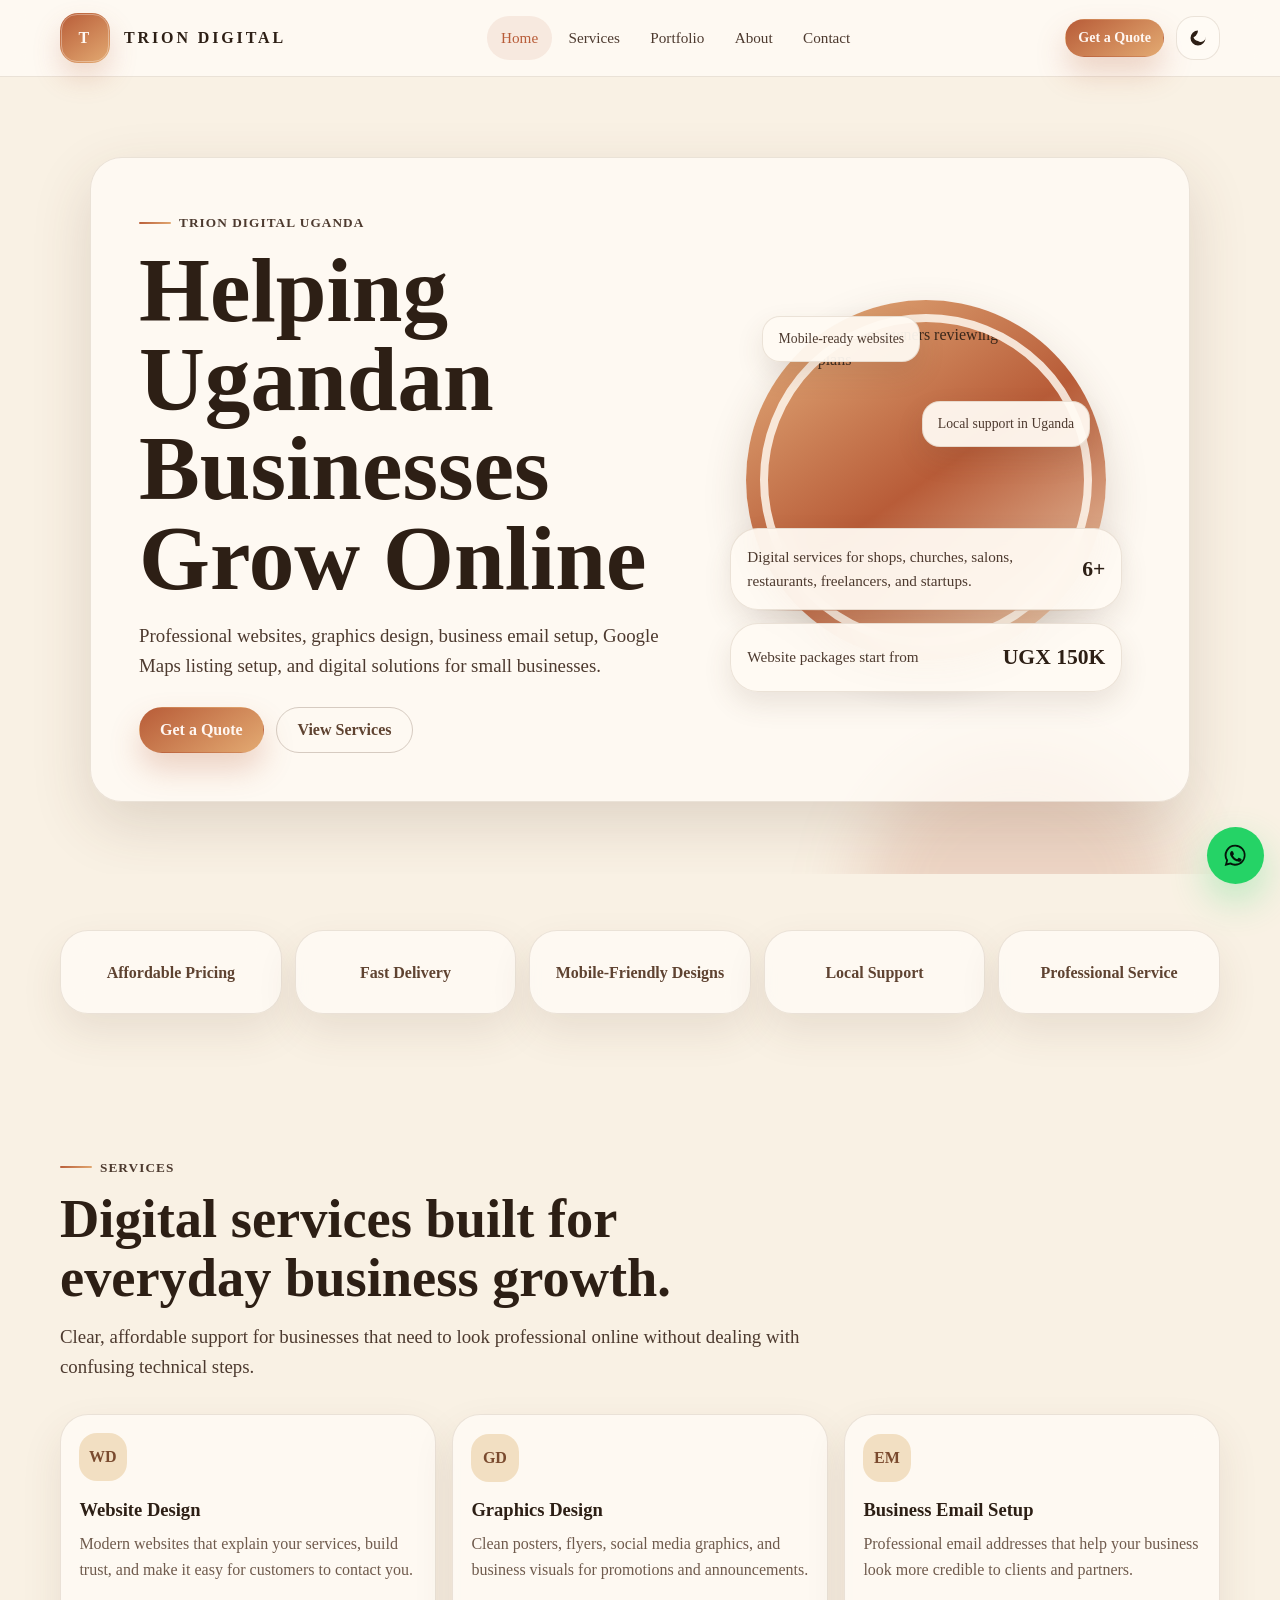
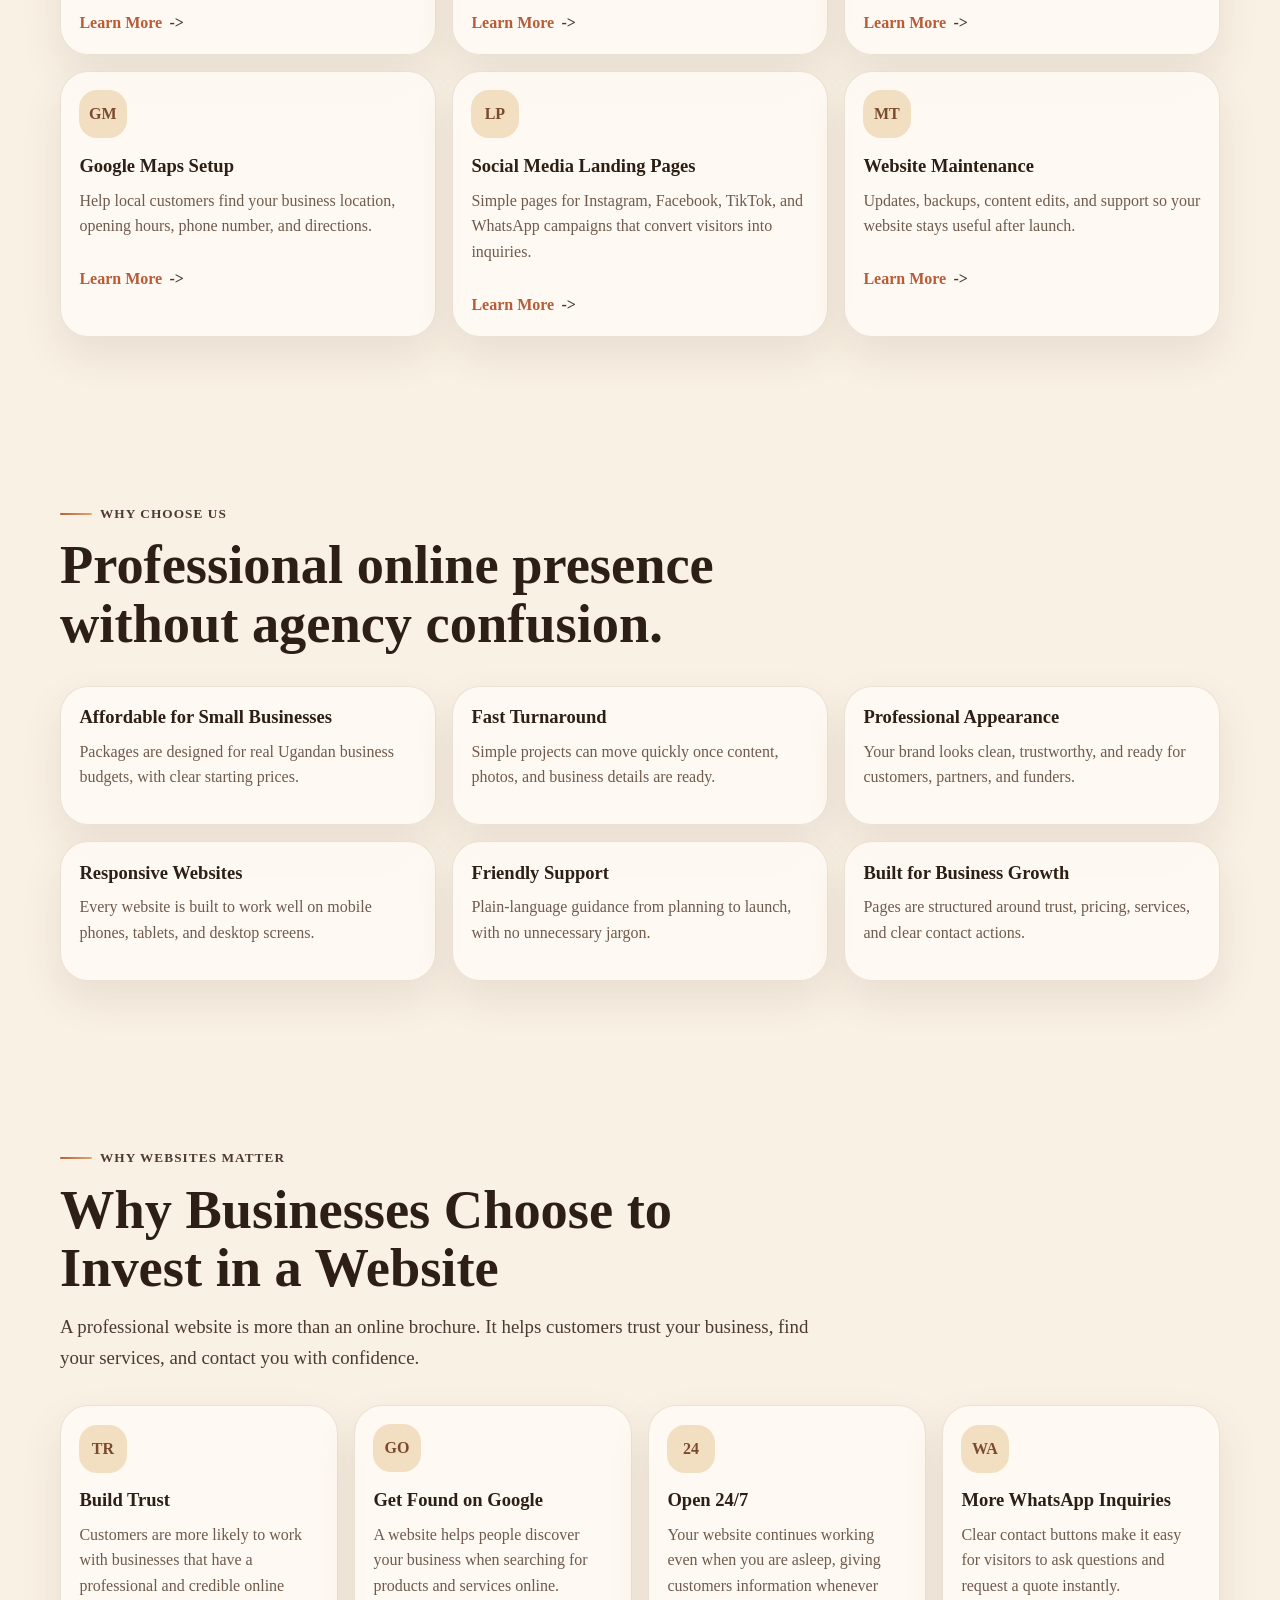
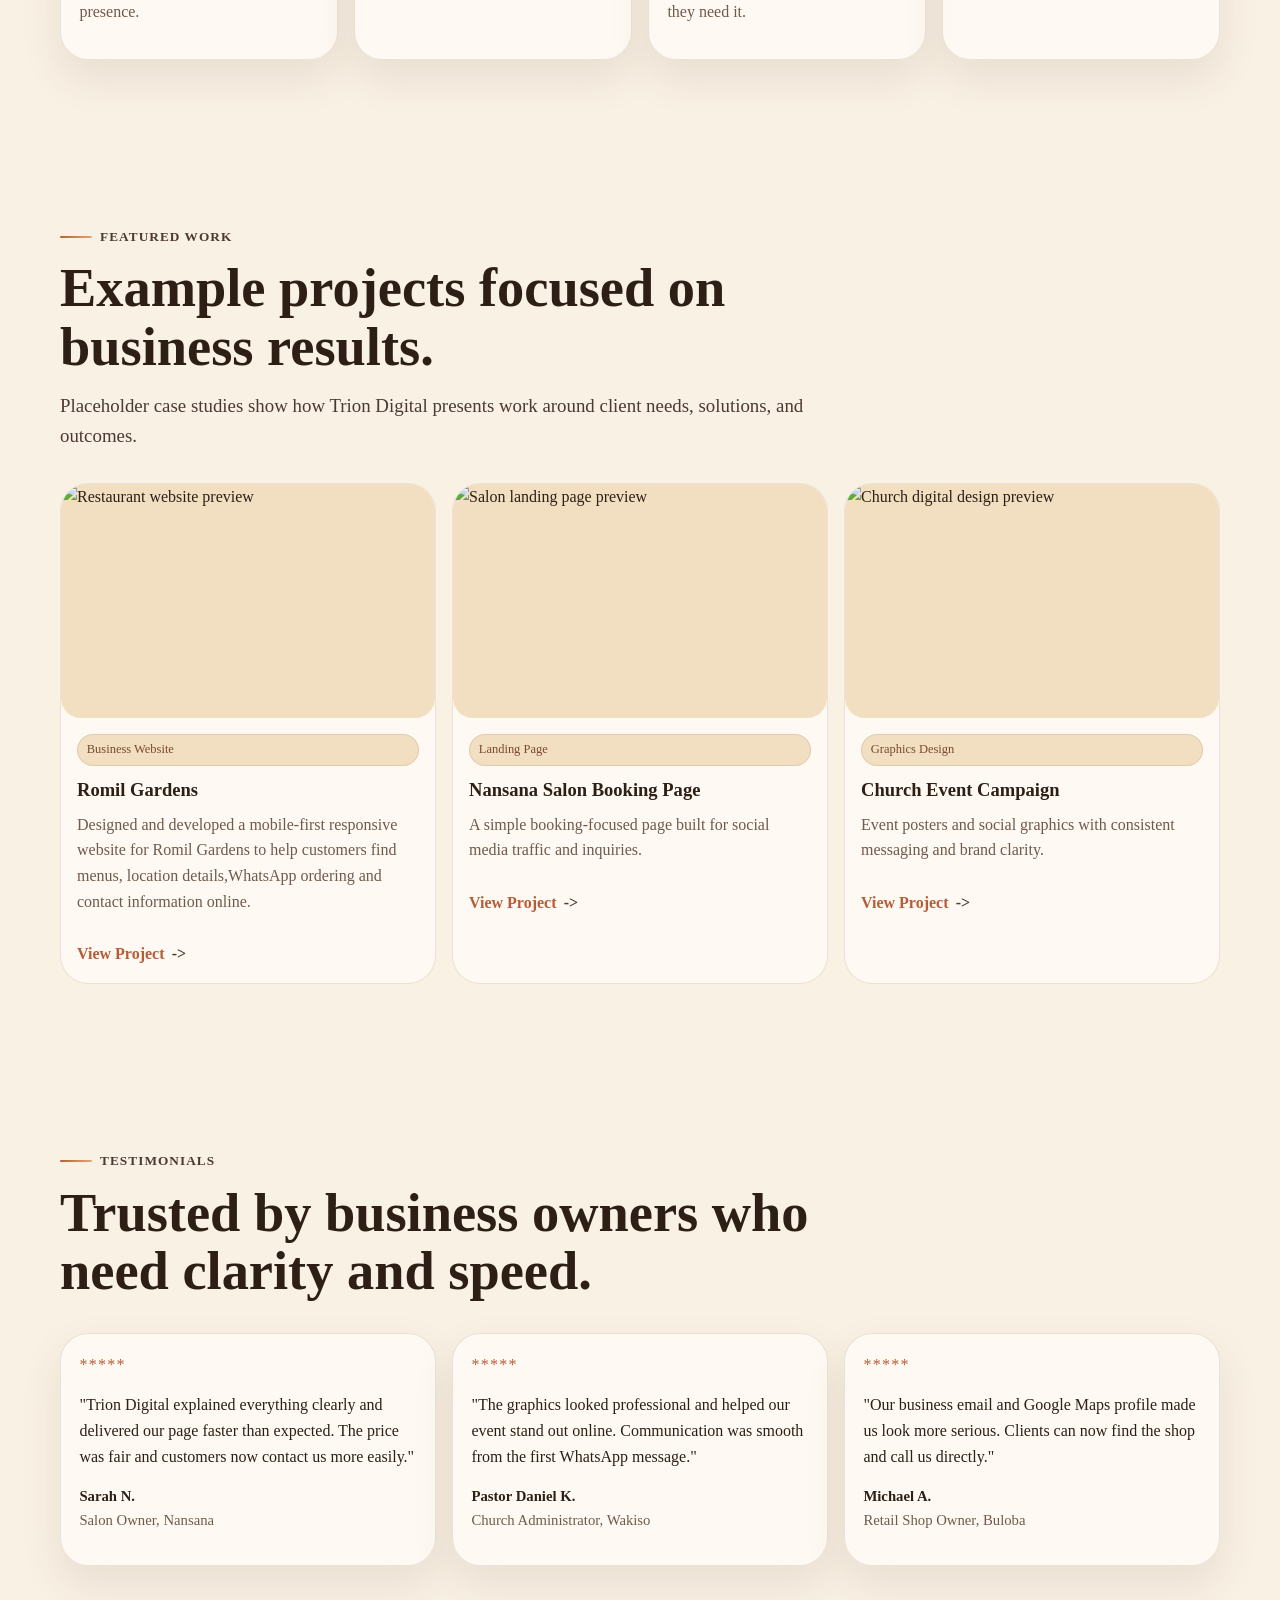
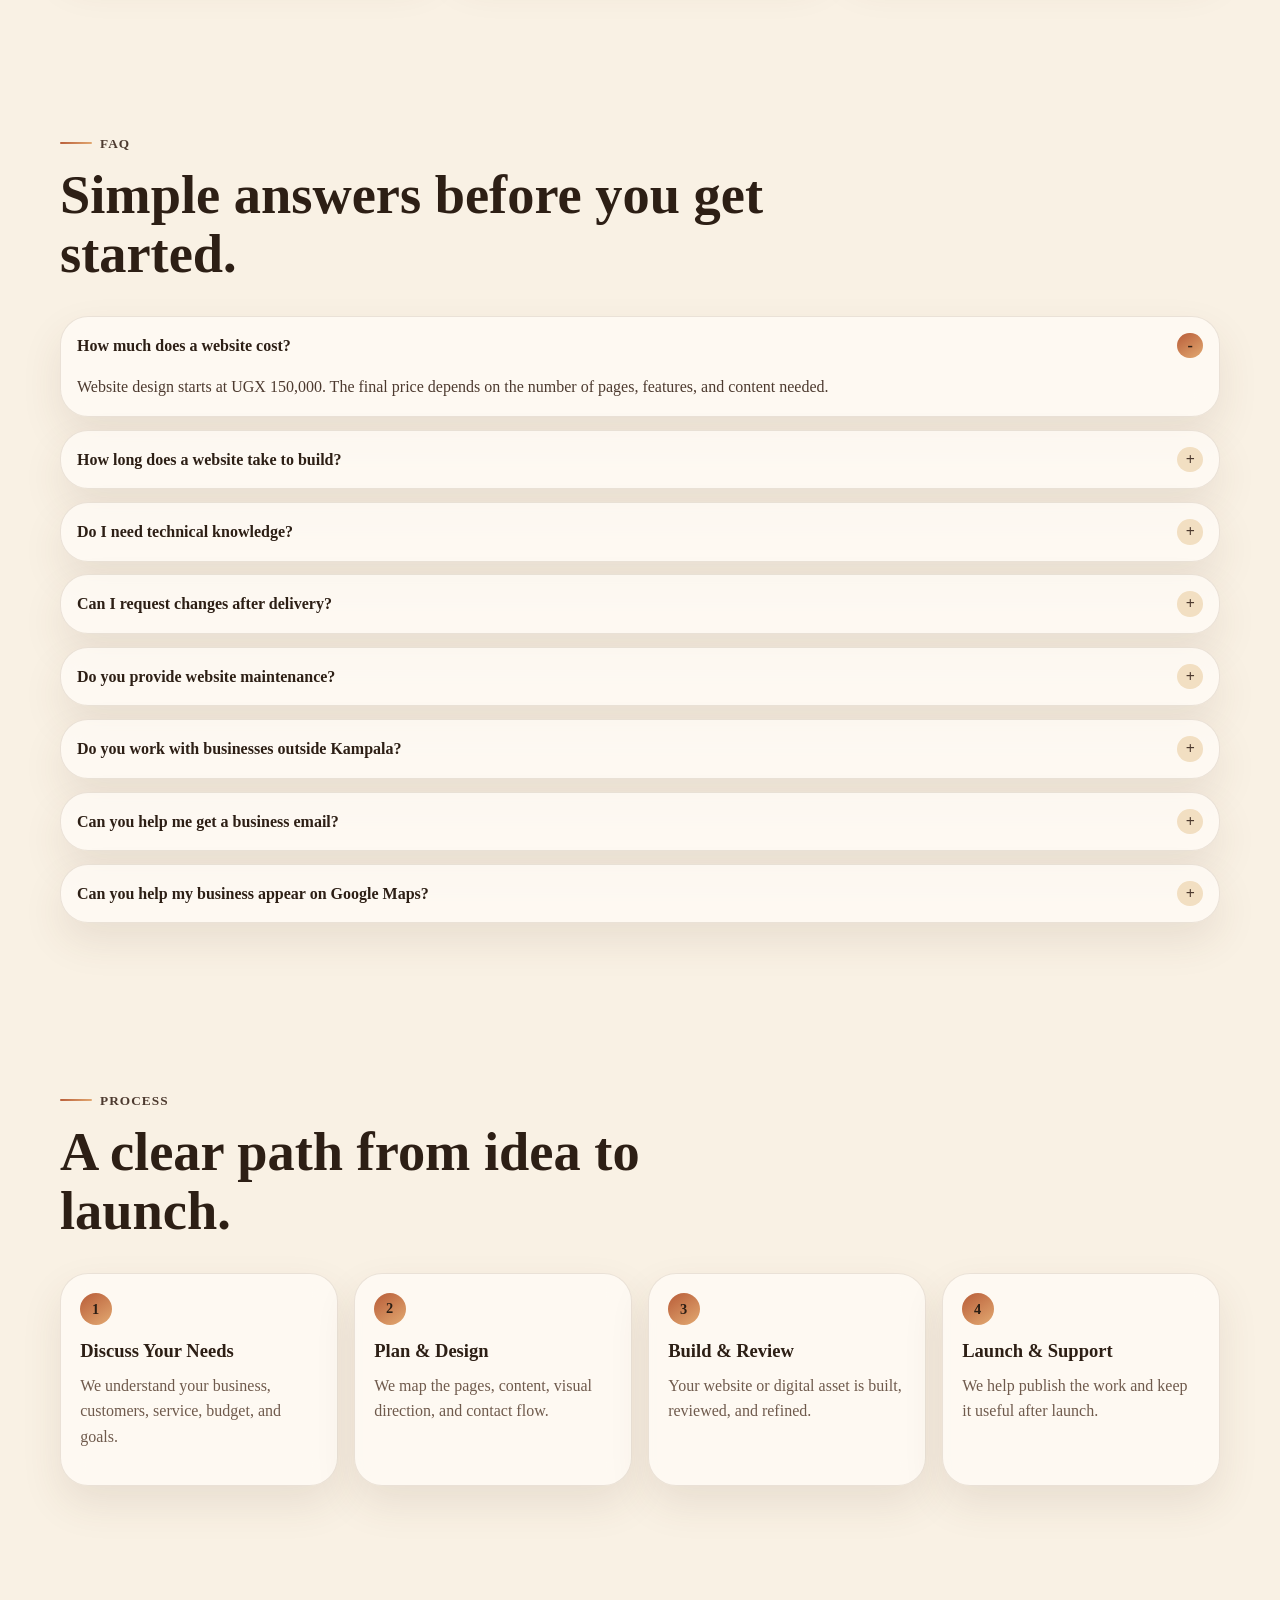
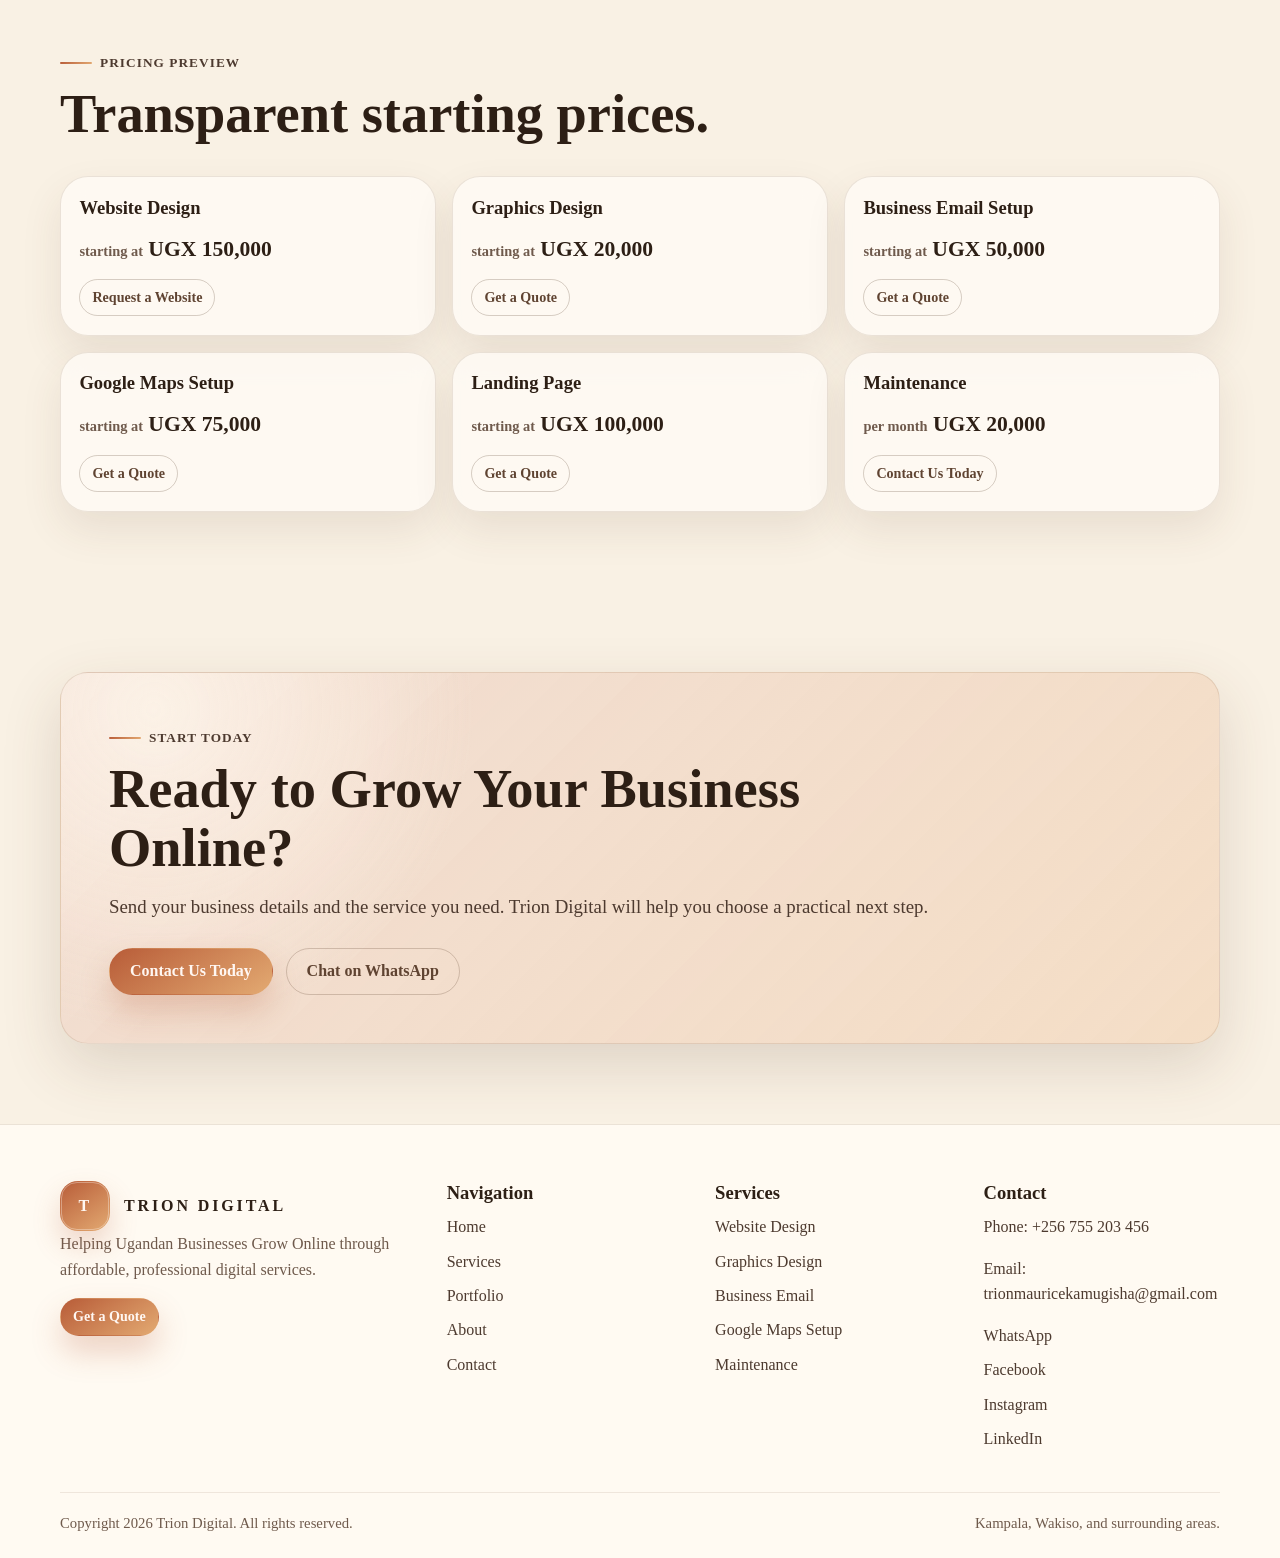
==== index.html @ a61ddc0f "Add files via upload" ====
<!doctype html>
<html lang="en">
  <head>
    <meta charset="UTF-8" />
    <meta name="viewport" content="width=device-width, initial-scale=1.0" />
    <meta
      name="description"
      content="Trion Digital helps Ugandan small businesses grow online with websites, graphics design, business email, Google Maps setup, landing pages, and website maintenance."
    />
    <meta
      property="og:title"
      content="Trion Digital | Helping Ugandan Businesses Grow Online"
    />
    <meta
      property="og:description"
      content="Affordable digital services for small businesses, startups, churches, shops, restaurants, salons, freelancers, and organizations in Uganda."
    />
    <meta property="og:type" content="website" />
    <meta
      property="og:image"
      content="https://images.unsplash.com/photo-1556761175-b413da4baf72?auto=format&fit=crop&w=1200&q=80"
    />
    <title>Trion Digital | Helping Ugandan Businesses Grow Online</title>
    <link rel="preconnect" href="https://images.unsplash.com" />
    <link rel="stylesheet" href="styles.css" />
    <script src="script.js" defer></script>
  </head>
  <body>
    <a class="skip-link" href="#main">Skip to content</a>
    <header class="site-header">
      <div class="container nav" aria-label="Primary navigation">
        <a class="logo" href="index.html" aria-label="Trion Digital home">
          <span class="logo-mark">T</span>
          <span>TRION DIGITAL</span>
        </a>
        <nav class="nav-links" aria-label="Main menu">
          <a class="active" href="index.html">Home</a>
          <a href="services.html">Services</a>
          <a href="portfolio.html">Portfolio</a>
          <a href="about.html">About</a>
          <a href="contact.html">Contact</a>
        </nav>
        <div class="nav-actions">
          <a class="btn btn-primary btn-small" href="contact.html"
            >Get a Quote</a
          >
          <button
            class="theme-toggle"
            type="button"
            aria-label="Toggle theme"
            data-theme-toggle
          >
            <svg
              fill="currentColor"
              viewBox="0 0 24 24"
              width="20"
              height="20"
              aria-hidden="true"
            >
              <path
                d="M12 18a6 6 0 1 1 0-12 6 6 0 0 1 0 12Zm0-2a4 4 0 1 0 0-8 4 4 0 0 0 0 8Z M11 1h2v3h-2V1Zm11 10h3v2h-3v-2ZM11 20h2v3h-2v-3ZM3.54 4.95l1.41-1.41 2.12 2.12-1.41 1.41L3.54 4.95Zm15.51 15.51l-1.41-1.41-2.12 2.12 1.41 1.41 2.12-2.12ZM2 11h3v2H2v-2Zm17.05 6.46-1.41 1.41-2.12-2.12 1.41-1.41 2.12 2.12ZM4.95 19.05l1.41 1.41 2.12-2.12-1.41-1.41-2.12 2.12Z"
              />
            </svg>
          </button>
          <button
            class="menu-toggle"
            type="button"
            aria-label="Open menu"
            aria-expanded="false"
          >
            <span></span>
          </button>
        </div>
      </div>
    </header>

    <main id="main">
      <section class="hero">
        <div class="container hero-grid">
          <div class="hero-copy" data-reveal>
            <p class="eyebrow">Trion Digital Uganda</p>
            <h1 class="hero-title">Helping Ugandan Businesses Grow Online</h1>
            <p class="lead">
              Professional websites, graphics design, business email setup,
              Google Maps listing setup, and digital solutions for small
              businesses.
            </p>
            <div class="hero-actions">
              <a class="btn btn-primary" href="contact.html">Get a Quote</a>
              <a class="btn btn-secondary" href="services.html"
                >View Services</a
              >
            </div>
          </div>
          <div class="hero-panel" data-reveal>
            <img
              src="https://images.unsplash.com/photo-1556761175-b413da4baf72?auto=format&fit=crop&w=900&q=80"
              alt="Small business owners reviewing online growth plans"
              width="900"
              height="700"
            />
            <span class="floating-chip one">Mobile-ready websites</span>
            <span class="floating-chip two">Local support in Uganda</span>
            <div class="hero-panel-content">
              <div class="insight-card">
                <div class="metric-row">
                  <span
                    >Digital services for shops, churches, salons, restaurants,
                    freelancers, and startups.</span
                  >
                  <strong>6+</strong>
                </div>
              </div>
              <div class="insight-card">
                <div class="metric-row">
                  <span>Website packages start from</span>
                  <strong>UGX 150K</strong>
                </div>
              </div>
            </div>
          </div>
        </div>
      </section>

      <section class="section-tight" aria-label="Trust indicators">
        <div class="container trust-strip" data-reveal>
          <div class="trust-item">Affordable Pricing</div>
          <div class="trust-item">Fast Delivery</div>
          <div class="trust-item">Mobile-Friendly Designs</div>
          <div class="trust-item">Local Support</div>
          <div class="trust-item">Professional Service</div>
        </div>
      </section>

      <section class="section" id="services">
        <div class="container">
          <div class="section-header" data-reveal>
            <p class="section-eyebrow">Services</p>
            <h2>Digital services built for everyday business growth.</h2>
            <p class="lead">
              Clear, affordable support for businesses that need to look
              professional online without dealing with confusing technical
              steps.
            </p>
          </div>
          <div class="grid grid-3">
            <article class="service-card" data-reveal>
              <span class="icon-box">WD</span>
              <h3>Website Design</h3>
              <p class="muted">
                Modern websites that explain your services, build trust, and
                make it easy for customers to contact you.
              </p>
              <a class="card-link" href="services.html#website-design"
                >Learn More</a
              >
            </article>
            <article class="service-card" data-reveal>
              <span class="icon-box">GD</span>
              <h3>Graphics Design</h3>
              <p class="muted">
                Clean posters, flyers, social media graphics, and business
                visuals for promotions and announcements.
              </p>
              <a class="card-link" href="services.html#graphics-design"
                >Learn More</a
              >
            </article>
            <article class="service-card" data-reveal>
              <span class="icon-box">EM</span>
              <h3>Business Email Setup</h3>
              <p class="muted">
                Professional email addresses that help your business look more
                credible to clients and partners.
              </p>
              <a class="card-link" href="services.html#business-email"
                >Learn More</a
              >
            </article>
            <article class="service-card" data-reveal>
              <span class="icon-box">GM</span>
              <h3>Google Maps Setup</h3>
              <p class="muted">
                Help local customers find your business location, opening hours,
                phone number, and directions.
              </p>
              <a class="card-link" href="services.html#google-maps"
                >Learn More</a
              >
            </article>
            <article class="service-card" data-reveal>
              <span class="icon-box">LP</span>
              <h3>Social Media Landing Pages</h3>
              <p class="muted">
                Simple pages for Instagram, Facebook, TikTok, and WhatsApp
                campaigns that convert visitors into inquiries.
              </p>
              <a class="card-link" href="services.html#landing-pages"
                >Learn More</a
              >
            </article>
            <article class="service-card" data-reveal>
              <span class="icon-box">MT</span>
              <h3>Website Maintenance</h3>
              <p class="muted">
                Updates, backups, content edits, and support so your website
                stays useful after launch.
              </p>
              <a class="card-link" href="services.html#maintenance"
                >Learn More</a
              >
            </article>
          </div>
        </div>
      </section>

      <section class="section">
        <div class="container">
          <div class="section-header" data-reveal>
            <p class="section-eyebrow">Why Choose Us</p>
            <h2>Professional online presence without agency confusion.</h2>
          </div>
          <div class="grid grid-3">
            <div class="value-card" data-reveal>
              <h3>Affordable for Small Businesses</h3>
              <p class="muted">
                Packages are designed for real Ugandan business budgets, with
                clear starting prices.
              </p>
            </div>
            <div class="value-card" data-reveal>
              <h3>Fast Turnaround</h3>
              <p class="muted">
                Simple projects can move quickly once content, photos, and
                business details are ready.
              </p>
            </div>
            <div class="value-card" data-reveal>
              <h3>Professional Appearance</h3>
              <p class="muted">
                Your brand looks clean, trustworthy, and ready for customers,
                partners, and funders.
              </p>
            </div>
            <div class="value-card" data-reveal>
              <h3>Responsive Websites</h3>
              <p class="muted">
                Every website is built to work well on mobile phones, tablets,
                and desktop screens.
              </p>
            </div>
            <div class="value-card" data-reveal>
              <h3>Friendly Support</h3>
              <p class="muted">
                Plain-language guidance from planning to launch, with no
                unnecessary jargon.
              </p>
            </div>
            <div class="value-card" data-reveal>
              <h3>Built for Business Growth</h3>
              <p class="muted">
                Pages are structured around trust, pricing, services, and clear
                contact actions.
              </p>
            </div>
          </div>
        </div>
      </section>

      <section class="section">
        <div class="container">
          <div class="section-header" data-reveal>
            <p class="section-eyebrow">Why Websites Matter</p>
            <h2>Why Businesses Choose to Invest in a Website</h2>
            <p class="lead">
              A professional website is more than an online brochure. It helps
              customers trust your business, find your services, and contact you
              with confidence.
            </p>
          </div>

          <div class="grid grid-4">
            <article class="value-card" data-reveal>
              <span class="icon-box">TR</span>
              <h3>Build Trust</h3>
              <p class="muted">
                Customers are more likely to work with businesses that have a
                professional and credible online presence.
              </p>
            </article>

            <article class="value-card" data-reveal>
              <span class="icon-box">GO</span>
              <h3>Get Found on Google</h3>
              <p class="muted">
                A website helps people discover your business when searching for
                products and services online.
              </p>
            </article>

            <article class="value-card" data-reveal>
              <span class="icon-box">24</span>
              <h3>Open 24/7</h3>
              <p class="muted">
                Your website continues working even when you are asleep, giving
                customers information whenever they need it.
              </p>
            </article>

            <article class="value-card" data-reveal>
              <span class="icon-box">WA</span>
              <h3>More WhatsApp Inquiries</h3>
              <p class="muted">
                Clear contact buttons make it easy for visitors to ask questions
                and request a quote instantly.
              </p>
            </article>
          </div>
        </div>
      </section>

      <section class="section" id="work">
        <div class="container">
          <div class="section-header" data-reveal>
            <p class="section-eyebrow">Featured Work</p>
            <h2>Example projects focused on business results.</h2>
            <p class="lead">
              Placeholder case studies show how Trion Digital presents work
              around client needs, solutions, and outcomes.
            </p>
          </div>
          <div class="grid grid-3">
            <article class="work-card" data-reveal>
              <div class="work-image">
                <img
                  loading="lazy"
                  decoding="async"
                  src="https://images.unsplash.com/photo-1556740758-90de374c12ad?auto=format&fit=crop&w=700&q=80"
                  alt="Restaurant website preview"
                  width="700"
                  height="438"
                />
              </div>
              <div class="work-content">
                <p class="tag">Business Website</p>
                <h3>Romil Gardens</h3>
                <p class="muted">
                  Designed and developed a mobile-first responsive website for
                  Romil Gardens to help customers find menus, location
                  details,WhatsApp ordering and contact information online.
                </p>
                <a class="card-link" href="portfolio.html">View Project</a>
              </div>
            </article>
            <article class="work-card" data-reveal>
              <div class="work-image">
                <img
                  loading="lazy"
                  decoding="async"
                  src="https://images.unsplash.com/photo-1600880292203-757bb62b4baf?auto=format&fit=crop&w=700&q=80"
                  alt="Salon landing page preview"
                  width="700"
                  height="438"
                />
              </div>
              <div class="work-content">
                <p class="tag">Landing Page</p>
                <h3>Nansana Salon Booking Page</h3>
                <p class="muted">
                  A simple booking-focused page built for social media traffic
                  and inquiries.
                </p>
                <a class="card-link" href="portfolio.html">View Project</a>
              </div>
            </article>
            <article class="work-card" data-reveal>
              <div class="work-image">
                <img
                  loading="lazy"
                  decoding="async"
                  src="https://images.unsplash.com/photo-1542744173-8e7e53415bb0?auto=format&fit=crop&w=700&q=80"
                  alt="Church digital design preview"
                  width="700"
                  height="438"
                />
              </div>
              <div class="work-content">
                <p class="tag">Graphics Design</p>
                <h3>Church Event Campaign</h3>
                <p class="muted">
                  Event posters and social graphics with consistent messaging
                  and brand clarity.
                </p>
                <a class="card-link" href="portfolio.html">View Project</a>
              </div>
            </article>
          </div>
        </div>
      </section>

      <section class="section" aria-labelledby="testimonials-title">
        <div class="container">
          <div class="section-header" data-reveal>
            <p class="section-eyebrow">Testimonials</p>
            <h2 id="testimonials-title">
              Trusted by business owners who need clarity and speed.
            </h2>
          </div>
          <div class="testimonial-track">
            <article class="testimonial-card" data-reveal>
              <div class="stars" aria-label="5 star rating">*****</div>
              <p>
                "Trion Digital explained everything clearly and delivered our
                page faster than expected. The price was fair and customers now
                contact us more easily."
              </p>
              <p class="testimonial-meta">
                <strong>Sarah N.</strong>Salon Owner, Nansana
              </p>
            </article>
            <article class="testimonial-card" data-reveal>
              <div class="stars" aria-label="5 star rating">*****</div>
              <p>
                "The graphics looked professional and helped our event stand out
                online. Communication was smooth from the first WhatsApp
                message."
              </p>
              <p class="testimonial-meta">
                <strong>Pastor Daniel K.</strong>Church Administrator, Wakiso
              </p>
            </article>
            <article class="testimonial-card" data-reveal>
              <div class="stars" aria-label="5 star rating">*****</div>
              <p>
                "Our business email and Google Maps profile made us look more
                serious. Clients can now find the shop and call us directly."
              </p>
              <p class="testimonial-meta">
                <strong>Michael A.</strong>Retail Shop Owner, Buloba
              </p>
            </article>
          </div>
        </div>
      </section>

      <section class="section" aria-labelledby="faq-title">
        <div class="container">
          <div class="section-header" data-reveal>
            <p class="section-eyebrow">FAQ</p>
            <h2 id="faq-title">Simple answers before you get started.</h2>
          </div>
          <div class="faq-list" data-reveal>
            <article class="faq-item open">
              <button class="faq-question" type="button" aria-expanded="true">
                How much does a website cost?<span class="faq-icon">-</span>
              </button>
              <div class="faq-answer">
                <div>
                  <p>
                    Website design starts at UGX 150,000. The final price
                    depends on the number of pages, features, and content
                    needed.
                  </p>
                </div>
              </div>
            </article>
            <article class="faq-item">
              <button class="faq-question" type="button" aria-expanded="false">
                How long does a website take to build?<span class="faq-icon"
                  >+</span
                >
              </button>
              <div class="faq-answer">
                <div>
                  <p>
                    Most simple business websites take a few days to two weeks
                    after the content and business details are provided.
                  </p>
                </div>
              </div>
            </article>
            <article class="faq-item">
              <button class="faq-question" type="button" aria-expanded="false">
                Do I need technical knowledge?<span class="faq-icon">+</span>
              </button>
              <div class="faq-answer">
                <div>
                  <p>
                    No. Trion Digital guides you through the process in simple
                    language and handles the technical setup.
                  </p>
                </div>
              </div>
            </article>
            <article class="faq-item">
              <button class="faq-question" type="button" aria-expanded="false">
                Can I request changes after delivery?<span class="faq-icon"
                  >+</span
                >
              </button>
              <div class="faq-answer">
                <div>
                  <p>
                    Yes. Review and reasonable edits are included before launch,
                    and ongoing updates can be handled through maintenance
                    support.
                  </p>
                </div>
              </div>
            </article>
            <article class="faq-item">
              <button class="faq-question" type="button" aria-expanded="false">
                Do you provide website maintenance?<span class="faq-icon"
                  >+</span
                >
              </button>
              <div class="faq-answer">
                <div>
                  <p>
                    Yes. Maintenance starts at UGX 20,000 per month for basic
                    updates and support.
                  </p>
                </div>
              </div>
            </article>
            <article class="faq-item">
              <button class="faq-question" type="button" aria-expanded="false">
                Do you work with businesses outside Kampala?<span
                  class="faq-icon"
                  >+</span
                >
              </button>
              <div class="faq-answer">
                <div>
                  <p>
                    Yes. Trion Digital supports businesses in Kampala, Nansana,
                    Buloba, Wakiso, and other areas across Uganda.
                  </p>
                </div>
              </div>
            </article>
            <article class="faq-item">
              <button class="faq-question" type="button" aria-expanded="false">
                Can you help me get a business email?<span class="faq-icon"
                  >+</span
                >
              </button>
              <div class="faq-answer">
                <div>
                  <p>
                    Yes. Business email setup starts at UGX 50,000 and helps you
                    use a professional email address for your brand.
                  </p>
                </div>
              </div>
            </article>
            <article class="faq-item">
              <button class="faq-question" type="button" aria-expanded="false">
                Can you help my business appear on Google Maps?<span
                  class="faq-icon"
                  >+</span
                >
              </button>
              <div class="faq-answer">
                <div>
                  <p>
                    Yes. Google Maps setup starts at UGX 75,000 and helps
                    customers find your location, contacts, and opening hours.
                  </p>
                </div>
              </div>
            </article>
          </div>
        </div>
      </section>

      <section class="section">
        <div class="container">
          <div class="section-header" data-reveal>
            <p class="section-eyebrow">Process</p>
            <h2>A clear path from idea to launch.</h2>
          </div>
          <div class="process">
            <article class="card process-step" data-reveal>
              <span class="step-number">1</span>
              <h3>Discuss Your Needs</h3>
              <p class="muted">
                We understand your business, customers, service, budget, and
                goals.
              </p>
            </article>
            <article class="card process-step" data-reveal>
              <span class="step-number">2</span>
              <h3>Plan & Design</h3>
              <p class="muted">
                We map the pages, content, visual direction, and contact flow.
              </p>
            </article>
            <article class="card process-step" data-reveal>
              <span class="step-number">3</span>
              <h3>Build & Review</h3>
              <p class="muted">
                Your website or digital asset is built, reviewed, and refined.
              </p>
            </article>
            <article class="card process-step" data-reveal>
              <span class="step-number">4</span>
              <h3>Launch & Support</h3>
              <p class="muted">
                We help publish the work and keep it useful after launch.
              </p>
            </article>
          </div>
        </div>
      </section>

      <section class="section" aria-labelledby="pricing-title">
        <div class="container">
          <div class="section-header" data-reveal>
            <p class="section-eyebrow">Pricing Preview</p>
            <h2 id="pricing-title">Transparent starting prices.</h2>
          </div>
          <div class="grid grid-3">
            <article class="price-card" data-reveal>
              <h3>Website Design</h3>
              <p class="price"><span>starting at</span> UGX 150,000</p>
              <a class="btn btn-secondary btn-small" href="contact.html"
                >Request a Website</a
              >
            </article>
            <article class="price-card" data-reveal>
              <h3>Graphics Design</h3>
              <p class="price"><span>starting at</span> UGX 20,000</p>
              <a class="btn btn-secondary btn-small" href="contact.html"
                >Get a Quote</a
              >
            </article>
            <article class="price-card" data-reveal>
              <h3>Business Email Setup</h3>
              <p class="price"><span>starting at</span> UGX 50,000</p>
              <a class="btn btn-secondary btn-small" href="contact.html"
                >Get a Quote</a
              >
            </article>
            <article class="price-card" data-reveal>
              <h3>Google Maps Setup</h3>
              <p class="price"><span>starting at</span> UGX 75,000</p>
              <a class="btn btn-secondary btn-small" href="contact.html"
                >Get a Quote</a
              >
            </article>
            <article class="price-card" data-reveal>
              <h3>Landing Page</h3>
              <p class="price"><span>starting at</span> UGX 100,000</p>
              <a class="btn btn-secondary btn-small" href="contact.html"
                >Get a Quote</a
              >
            </article>
            <article class="price-card" data-reveal>
              <h3>Maintenance</h3>
              <p class="price"><span>per month</span> UGX 20,000</p>
              <a class="btn btn-secondary btn-small" href="contact.html"
                >Contact Us Today</a
              >
            </article>
          </div>
        </div>
      </section>

      <section class="section">
        <div class="container">
          <div class="cta-band" data-reveal>
            <p class="section-eyebrow">Start Today</p>
            <h2>Ready to Grow Your Business Online?</h2>
            <p class="lead">
              Send your business details and the service you need. Trion Digital
              will help you choose a practical next step.
            </p>
            <div class="cta-actions">
              <a class="btn btn-primary" href="contact.html"
                >Contact Us Today</a
              >
              <a
                class="btn btn-secondary"
                data-whatsapp-link
                target="_blank"
                rel="noopener"
                >Chat on WhatsApp</a
              >
            </div>
          </div>
        </div>
      </section>
    </main>

    <footer class="site-footer">
      <div class="container">
        <div class="footer-grid">
          <div>
            <a class="logo" href="index.html"
              ><span class="logo-mark">T</span><span>TRION DIGITAL</span></a
            >
            <p class="muted">
              Helping Ugandan Businesses Grow Online through affordable,
              professional digital services.
            </p>
            <a class="btn btn-primary btn-small" href="contact.html"
              >Get a Quote</a
            >
          </div>
          <div>
            <h3>Navigation</h3>
            <div class="footer-links">
              <a href="index.html">Home</a><a href="services.html">Services</a
              ><a href="portfolio.html">Portfolio</a
              ><a href="about.html">About</a><a href="contact.html">Contact</a>
            </div>
          </div>
          <div>
            <h3>Services</h3>
            <div class="footer-links">
              <a href="services.html#website-design">Website Design</a
              ><a href="services.html#graphics-design">Graphics Design</a
              ><a href="services.html#business-email">Business Email</a
              ><a href="services.html#google-maps">Google Maps Setup</a
              ><a href="services.html#maintenance">Maintenance</a>
            </div>
          </div>
          <div>
            <h3>Contact</h3>
            <p class="contact-line">Phone: +256 755 203 456</p>
            <p class="contact-line">
              Email:
              <a href="mailto:trionmauricekamugisha@gmail.com"
                >trionmauricekamugisha@gmail.com</a
              >
            </p>
            <div class="footer-links">
              <a data-whatsapp-link target="_blank" rel="noopener">WhatsApp</a
              ><a href="#">Facebook</a><a href="#">Instagram</a
              ><a href="#">LinkedIn</a>
            </div>
          </div>
        </div>
        <div class="footer-bottom">
          <span>Copyright 2026 Trion Digital. All rights reserved.</span>
          <span>Kampala, Wakiso, and surrounding areas.</span>
        </div>
      </div>
    </footer>

    <a
      class="whatsapp-float"
      data-whatsapp-link
      target="_blank"
      rel="noopener"
      aria-label="Chat with us on WhatsApp"
    >
      <svg viewBox="0 0 32 32" aria-hidden="true">
        <path
          d="M16.04 3.2A12.74 12.74 0 0 0 5.1 22.5L3.2 29l6.67-1.75A12.75 12.75 0 1 0 16.04 3.2Zm0 2.3a10.45 10.45 0 1 1 0 20.9 10.32 10.32 0 0 1-5.32-1.46l-.38-.23-3.96 1.04 1.06-3.86-.25-.4A10.44 10.44 0 0 1 16.04 5.5Zm-4.2 5.55c-.23 0-.6.08-.91.43-.31.35-1.2 1.17-1.2 2.86s1.23 3.32 1.4 3.55c.17.23 2.38 3.8 5.87 5.18 2.9 1.15 3.5.92 4.13.86.63-.06 2.04-.83 2.33-1.63.29-.8.29-1.49.2-1.63-.09-.14-.32-.23-.67-.4-.34-.17-2.04-1-2.35-1.12-.31-.11-.54-.17-.77.18-.23.34-.89 1.12-1.09 1.34-.2.23-.4.26-.74.09-.34-.17-1.45-.53-2.76-1.7-1.02-.91-1.71-2.03-1.91-2.37-.2-.34-.02-.53.15-.7.16-.15.34-.4.52-.6.17-.2.23-.34.34-.57.11-.23.06-.43-.03-.6-.09-.17-.77-1.86-1.06-2.55-.28-.67-.56-.58-.77-.59h-.68Z"
        />
      </svg>
    </a>
  </body>
</html>
---- styles.css ----
html[data-theme="light"] {
  --bg: #f9f1e4;
  --bg-soft: #fffaf2;
  --bg-elevated: rgba(255, 252, 247, 0.78);
  --bg-elevated-strong: rgba(255, 250, 243, 0.94);
  --border: rgba(120, 86, 57, 0.15);
  --border-strong: rgba(95, 67, 49, 0.25);
  --text: #2d1f15;
  --muted: #6f5a4c;
  --muted-strong: #4d3a2f;
  --blue: #b85c38;
  --purple: #e3aa72;
  --success: #22c55e;
  --shadow: 0 22px 60px rgba(84, 57, 37, 0.16);
  --radius: 28px;
  --container: 1160px;
  --nav-height: 76px;
  --gradient: linear-gradient(145deg, var(--blue), var(--purple));
  --font: Georgia, "Times New Roman", serif;
}

html[data-theme="dark"] {
  --bg: #1a140f;
  --bg-soft: #2d1f15;
  --bg-elevated: rgba(35, 25, 18, 0.78);
  --bg-elevated-strong: rgba(45, 31, 21, 0.94);
  --border: rgba(227, 170, 114, 0.15);
  --border-strong: rgba(227, 170, 114, 0.25);
  --text: #f9f1e4;
  --muted: #a18f82;
  --muted-strong: #d3c5b9;
  --blue: #b85c38; /* This is your brand's orange, it works well on dark */
  --purple: #e3aa72; /* This is your brand's yellow, it works well on dark */
  --success: #22c55e;
  --shadow: 0 22px 60px rgba(0, 0, 0, 0.25);
  --radius: 28px;
  --container: 1160px;
  --nav-height: 76px;
  --gradient: linear-gradient(145deg, var(--blue), var(--purple));
  --font: Georgia, "Times New Roman", serif;
}

* {
  box-sizing: border-box;
}

html {
  scroll-behavior: smooth;
}

body {
  margin: 0;
  min-height: 100vh;
  background:
    radial-gradient(
      circle at 8% 8%,
      rgba(236, 182, 117, 0.55),
      transparent 26rem
    ),
    radial-gradient(
      circle at 92% 14%,
      rgba(184, 92, 56, 0.22),
      transparent 30rem
    ),
    linear-gradient(135deg, #f9f1e4 0%, #fffaf2 45%, #efe4d1 100%), var(--bg);
  background: var(--bg);
  color: var(--text);
  font-family: var(--font);
  line-height: 1.6;
  letter-spacing: 0;
}

body.menu-open {
  overflow: hidden;
}

html[data-theme="dark"] body {
  background:
    radial-gradient(circle at 8% 8%, rgba(184, 92, 56, 0.1), transparent 26rem),
    radial-gradient(
      circle at 92% 14%,
      rgba(227, 170, 114, 0.08),
      transparent 30rem
    ),
    var(--bg);
}

img {
  display: block;
  max-width: 100%;
}

a {
  color: inherit;
  text-decoration: none;
}

button,
input,
textarea,
select {
  font: inherit;
}

button {
  cursor: pointer;
}

.skip-link {
  position: absolute;
  top: -100px;
  left: 1rem;
  z-index: 999;
  padding: 0.75rem 1rem;
  border-radius: var(--radius);
  background: var(--text);
  color: var(--bg);
  transition: top 0.2s ease;
}

.skip-link:focus {
  top: 1rem;
}

.container {
  width: min(100% - 2rem, var(--container));
  margin-inline: auto;
}

.section {
  padding: 5rem 0;
}

.section-tight {
  padding: 3.5rem 0;
}

.section-header {
  max-width: 760px;
  margin-bottom: 2rem;
}

.section-eyebrow,
.eyebrow {
  display: inline-flex;
  align-items: center;
  gap: 0.5rem;
  margin: 0 0 0.75rem;
  color: var(--muted-strong);
  font-size: 0.83rem;
  font-weight: 700;
  letter-spacing: 0.08em;
  text-transform: uppercase;
}

.section-eyebrow::before,
.eyebrow::before {
  content: "";
  width: 2rem;
  height: 2px;
  border-radius: 999px;
  background: var(--gradient);
}

h1,
h2,
h3,
h4,
p {
  margin-top: 0;
}

h1,
.hero-title {
  max-width: 930px;
  margin-bottom: 1.1rem;
  font-size: clamp(2.6rem, 8vw, 5.7rem);
  line-height: 0.98;
  letter-spacing: 0;
}

h2 {
  margin-bottom: 0.9rem;
  font-size: clamp(2rem, 5vw, 3.4rem);
  line-height: 1.08;
  letter-spacing: 0;
}

h3 {
  margin-bottom: 0.65rem;
  font-size: 1.16rem;
  line-height: 1.25;
}

.lead {
  color: var(--muted-strong);
  font-size: clamp(1rem, 2vw, 1.18rem);
}

.muted {
  color: var(--muted);
}

.text-gradient {
  background: var(--gradient);
  -webkit-background-clip: text;
  background-clip: text;
  color: transparent;
}

.site-header {
  position: sticky;
  top: 0;
  z-index: 100;
  border-bottom: 1px solid var(--border);
  background: var(--bg-elevated);
  backdrop-filter: blur(12px);
}

.nav {
  min-height: var(--nav-height);
  display: flex;
  align-items: center;
  justify-content: space-between;
  gap: 1rem;
}

.logo {
  display: inline-flex;
  align-items: center;
  gap: 0.85rem;
  font-weight: 900;
  letter-spacing: 0.18em;
  transition: transform 0.25s ease;
}

.logo:hover {
  transform: translateY(-2px);
}

.logo-mark {
  position: relative;
  overflow: hidden;
  display: grid;
  width: 3.15rem;
  height: 3.15rem;
  place-items: center;
  border-radius: 18px;
  background: var(--gradient);
  color: #fff8f2;
  box-shadow: 0 14px 28px rgba(184, 92, 56, 0.22);
}

.logo-mark::after {
  position: absolute;
  inset: 1px;
  content: "";
  border: 1px solid rgba(255, 248, 242, 0.35);
  border-radius: 16px;
}

.nav-links {
  display: flex;
  align-items: center;
  gap: 0.2rem;
}

.nav-links a {
  border-radius: 999px;
  padding: 0.62rem 0.85rem;
  color: var(--muted-strong);
  font-size: 0.95rem;
  transition:
    color 0.2s ease,
    background 0.2s ease;
}

.nav-links a:hover,
.nav-links a:focus-visible,
.nav-links a.active {
  background: rgba(184, 92, 56, 0.1);
  color: var(--blue);
  outline: none;
}

.nav-actions {
  display: flex;
  align-items: center;
  gap: 0.75rem;
}

.menu-toggle {
  display: none;
  width: 2.75rem;
  height: 2.75rem;
  align-items: center;
  justify-content: center;
  border: 1px solid var(--border);
  border-radius: 18px;
  background: var(--bg-elevated);
  color: var(--text);
}

.menu-toggle span,
.menu-toggle span::before,
.menu-toggle span::after {
  display: block;
  width: 1.2rem;
  height: 2px;
  border-radius: 999px;
  background: currentColor;
  transition:
    transform 0.2s ease,
    opacity 0.2s ease;
}

.menu-toggle span {
  position: relative;
}

.menu-toggle span::before,
.menu-toggle span::after {
  position: absolute;
  content: "";
  left: 0;
}

.menu-toggle span::before {
  top: -0.42rem;
}

.menu-toggle span::after {
  top: 0.42rem;
}

.menu-open .menu-toggle span {
  background: transparent;
}

.menu-open .menu-toggle span::before {
  transform: translateY(0.42rem) rotate(45deg);
}

.menu-open .menu-toggle span::after {
  transform: translateY(-0.42rem) rotate(-45deg);
}

.btn {
  display: inline-flex;
  min-height: 2.85rem;
  align-items: center;
  justify-content: center;
  gap: 0.55rem;
  border: 1px solid transparent;
  border-radius: 999px;
  padding: 0.85rem 1.25rem;
  font-weight: 800;
  line-height: 1.1;
  transition:
    transform 0.2s ease,
    box-shadow 0.2s ease,
    border-color 0.2s ease,
    background 0.2s ease;
}

.btn:hover,
.btn:focus-visible {
  transform: translateY(-2px);
  outline: none;
}

.btn-primary {
  background: var(--gradient);
  color: #fff7f2;
  box-shadow: 0 16px 30px rgba(184, 92, 56, 0.25);
}

.btn-secondary {
  border-color: var(--border-strong);
  background: transparent;
  color: #5f4331;
}

.btn-secondary:hover {
  border-color: rgba(184, 92, 56, 0.36);
  background: rgba(95, 67, 49, 0.08);
  box-shadow: 0 16px 38px rgba(84, 57, 37, 0.12);
}

.btn-small {
  min-height: 2.35rem;
  padding: 0.58rem 0.75rem;
  font-size: 0.88rem;
}

.hero {
  position: relative;
  overflow: hidden;
  padding: 5rem 0 4.5rem;
}

.hero::after {
  position: absolute;
  inset: auto 8% -12rem auto;
  content: "";
  width: 20rem;
  height: 20rem;
  border-radius: 50%;
  background: rgba(184, 92, 56, 0.18);
  filter: blur(34px);
}

.hero-grid {
  position: relative;
  z-index: 1;
  display: grid;
  grid-template-columns: minmax(0, 1.1fr) minmax(320px, 0.9fr);
  align-items: center;
  gap: 3rem;
  max-width: 1100px;
  padding: clamp(1.5rem, 5vw, 3rem);
  border: 1px solid var(--border);
  border-radius: 32px;
  background: var(--bg-elevated);
  box-shadow: var(--shadow);
  transform-style: preserve-3d;
  transition:
    transform 0.2s ease,
    box-shadow 0.25s ease;
}

.hero-grid:hover {
  box-shadow: 0 30px 80px rgba(84, 57, 37, 0.2);
}

.hero-copy {
  max-width: 820px;
}

.hero-actions,
.cta-actions {
  display: flex;
  flex-wrap: wrap;
  gap: 0.8rem;
  margin-top: 1.6rem;
}

.hero-panel {
  position: relative;
  justify-self: center;
  width: min(360px, 78vw);
  min-height: auto;
  aspect-ratio: 1;
  overflow: visible;
  border: 0;
  border-radius: 50%;
  padding: 14px;
  background: linear-gradient(145deg, #e7b582, #b85c38, #f4dec1);
  box-shadow: 0 18px 44px rgba(84, 57, 37, 0.18);
  animation: float 5s ease-in-out infinite;
}

.hero-panel img {
  width: 100%;
  height: 100%;
  min-height: auto;
  object-fit: cover;
  border: 8px solid rgba(255, 248, 238, 0.92);
  border-radius: 50%;
  opacity: 0.92;
}

.hero-panel-content {
  position: absolute;
  inset: auto -1rem -2rem -1rem;
  display: grid;
  gap: 0.8rem;
}

.insight-card {
  border: 1px solid var(--border);
  border-radius: var(--radius);
  padding: 1rem;
  background: var(--bg-elevated-strong);
  backdrop-filter: blur(12px);
  box-shadow: 0 12px 28px rgba(92, 66, 48, 0.12);
}

.metric-row {
  display: grid;
  grid-template-columns: 1fr auto;
  gap: 0.8rem;
  align-items: center;
  color: var(--muted-strong);
  font-size: 0.95rem;
}

.metric-row strong {
  color: var(--text);
  font-size: 1.35rem;
}

.floating-chip {
  position: absolute;
  z-index: 2;
  display: inline-flex;
  align-items: center;
  gap: 0.45rem;
  border: 1px solid var(--border);
  border-radius: 18px;
  padding: 0.7rem 0.95rem;
  background: var(--bg-elevated-strong);
  color: var(--muted-strong);
  font-size: 0.86rem;
  box-shadow: 0 12px 28px rgba(92, 66, 48, 0.12);
  animation: float 6s ease-in-out infinite;
}

.floating-chip.one {
  top: 1rem;
  left: 1rem;
}

.floating-chip.two {
  top: 28%;
  right: 1rem;
  animation-delay: 1.4s;
}

@keyframes float {
  0%,
  100% {
    transform: translateY(0);
  }
  50% {
    transform: translateY(-8px);
  }
}

.trust-strip {
  display: grid;
  grid-template-columns: repeat(5, 1fr);
  gap: 0.8rem;
}

.trust-item,
.card,
.service-card,
.testimonial-card,
.price-card,
.contact-card,
.value-card,
.case-card,
.faq-item {
  border: 1px solid var(--border);
  border-radius: var(--radius);
  background: var(--bg-elevated);
  box-shadow: 0 18px 40px rgba(84, 57, 37, 0.1);
  backdrop-filter: blur(12px);
}

.trust-item {
  min-height: 5.25rem;
  display: flex;
  align-items: center;
  justify-content: center;
  padding: 1rem;
  text-align: center;
  color: #5f4331;
  font-weight: 800;
}

.grid {
  display: grid;
  gap: 1rem;
}

.grid-2 {
  grid-template-columns: repeat(2, minmax(0, 1fr));
}

.grid-3 {
  grid-template-columns: repeat(3, minmax(0, 1fr));
}

.grid-4 {
  grid-template-columns: repeat(4, minmax(0, 1fr));
}

.service-card,
.value-card,
.testimonial-card,
.price-card,
.contact-card,
.case-card,
.card {
  padding: 1.15rem;
  transition:
    transform 0.2s ease,
    border-color 0.2s ease,
    background 0.2s ease,
    box-shadow 0.2s ease;
}

.service-card:hover,
.value-card:hover,
.testimonial-card:hover,
.price-card:hover,
.contact-card:hover,
.case-card:hover,
.card:hover {
  transform: translateY(-4px);
  border-color: rgba(184, 92, 56, 0.34);
  background: var(--bg-elevated-strong);
  box-shadow: 0 22px 54px rgba(84, 57, 37, 0.16);
}

.icon-box {
  display: grid;
  width: 3rem;
  height: 3rem;
  place-items: center;
  margin-bottom: 1rem;
  border-radius: 18px;
  background: #f2dfc2;
  color: #7a4a2e;
  font-weight: 900;
}

.card-link {
  display: inline-flex;
  align-items: center;
  gap: 0.45rem;
  margin-top: 0.7rem;
  color: var(--blue);
  font-weight: 800;
}

.card-link::after {
  content: "->";
  color: var(--muted-strong);
  transition: transform 0.2s ease;
}

.card-link:hover::after {
  transform: translateX(3px);
}

.work-card {
  overflow: hidden;
  border: 1px solid var(--border);
  border-radius: var(--radius);
  background: var(--bg-elevated);
  transition:
    transform 0.2s ease,
    border-color 0.2s ease;
}

.work-card:hover {
  transform: translateY(-4px);
  border-color: rgba(184, 92, 56, 0.34);
}

.work-image {
  position: relative;
  aspect-ratio: 16 / 10;
  overflow: hidden;
  background: #f2dfc2;
  border-radius: calc(var(--radius) - 8px);
}

.work-image img {
  width: 100%;
  height: 100%;
  object-fit: cover;
  transition: transform 0.35s ease;
}

.work-card:hover img {
  transform: scale(1.04);
}

.work-content {
  padding: 1rem;
}

.tag-list {
  display: flex;
  flex-wrap: wrap;
  gap: 0.45rem;
  margin: 0.8rem 0;
  padding: 0;
  list-style: none;
}

.tag {
  border: 1px solid var(--border);
  border-radius: 999px;
  padding: 0.3rem 0.55rem;
  background: #f2dfc2;
  color: #7a4a2e;
  font-size: 0.78rem;
}

.stars {
  margin-bottom: 0.9rem;
  color: #b85c38;
  letter-spacing: 0.08em;
}

.testimonial-meta {
  margin-top: 1rem;
  color: var(--muted);
  font-size: 0.92rem;
}

.testimonial-meta strong {
  display: block;
  color: var(--text);
}

.testimonial-track {
  display: grid;
  grid-template-columns: repeat(3, minmax(0, 1fr));
  gap: 1rem;
}

.faq-list {
  display: grid;
  gap: 0.8rem;
}

.faq-question {
  width: 100%;
  display: flex;
  align-items: center;
  justify-content: space-between;
  gap: 1rem;
  border: 0;
  padding: 1rem;
  background: transparent;
  color: var(--text);
  text-align: left;
  font-weight: 850;
}

.faq-icon {
  flex: 0 0 auto;
  width: 1.6rem;
  height: 1.6rem;
  display: grid;
  place-items: center;
  border-radius: 50%;
  background: #f2dfc2;
  color: var(--muted-strong);
}

.faq-answer {
  display: grid;
  grid-template-rows: 0fr;
  transition: grid-template-rows 0.25s ease;
}

.faq-answer > div {
  overflow: hidden;
}

.faq-answer p {
  margin: 0;
  padding: 0 1rem 1rem;
  color: var(--muted-strong);
}

.faq-item.open .faq-answer {
  grid-template-rows: 1fr;
}

.faq-item.open .faq-icon {
  background: var(--gradient);
  color: var(--text);
}

.process {
  position: relative;
  display: grid;
  grid-template-columns: repeat(4, minmax(0, 1fr));
  gap: 1rem;
}

.process-step {
  position: relative;
  padding: 1.2rem;
}

.step-number {
  display: inline-flex;
  width: 2rem;
  height: 2rem;
  align-items: center;
  justify-content: center;
  margin-bottom: 0.9rem;
  border-radius: 50%;
  background: var(--gradient);
  font-size: 0.9rem;
  font-weight: 900;
}

.price {
  margin: 0.8rem 0;
  font-size: 1.35rem;
  font-weight: 900;
}

.price span {
  color: var(--muted);
  font-size: 0.9rem;
}

.cta-band {
  overflow: hidden;
  border: 1px solid var(--border);
  border-radius: var(--radius);
  padding: clamp(1.4rem, 5vw, 3rem);
  background:
    radial-gradient(
      circle at 8% 10%,
      rgba(255, 248, 238, 0.74),
      transparent 20rem
    ),
    linear-gradient(135deg, rgba(184, 92, 56, 0.18), rgba(227, 170, 114, 0.34)),
    rgba(255, 252, 247, 0.78);
  box-shadow: var(--shadow);
}

html[data-theme="dark"] .cta-band {
  background:
    radial-gradient(
      circle at 8% 10%,
      rgba(184, 92, 56, 0.15),
      transparent 20rem
    ),
    linear-gradient(135deg, rgba(184, 92, 56, 0.1), rgba(227, 170, 114, 0.15)),
    var(--bg-soft);
  box-shadow: 0 22px 60px rgba(0, 0, 0, 0.25);
}

.cta-band h2 {
  max-width: 720px;
}

.site-footer {
  border-top: 1px solid var(--border);
  background: var(--bg-soft);
  padding: 3.5rem 0 1.4rem;
}

.footer-grid {
  display: grid;
  grid-template-columns: 1.5fr repeat(3, 1fr);
  gap: 2rem;
}

.footer-links {
  display: grid;
  gap: 0.55rem;
}

.footer-links a,
.contact-line {
  color: var(--muted-strong);
}

.footer-links a:hover {
  color: var(--blue);
}

.footer-bottom {
  display: flex;
  justify-content: space-between;
  gap: 1rem;
  margin-top: 2.5rem;
  padding-top: 1.2rem;
  border-top: 1px solid rgba(120, 86, 57, 0.12);
  color: var(--muted);
  font-size: 0.92rem;
}

.whatsapp-float {
  position: fixed;
  right: 1rem;
  bottom: 1rem;
  z-index: 120;
  display: inline-flex;
  width: 3.55rem;
  height: 3.55rem;
  align-items: center;
  justify-content: center;
  border-radius: 50%;
  background: #25d366;
  color: #05150a;
  box-shadow: 0 16px 38px rgba(37, 211, 102, 0.3);
  transition:
    transform 0.2s ease,
    box-shadow 0.2s ease;
}

.whatsapp-float svg {
  width: 1.65rem;
  height: 1.65rem;
  fill: currentColor;
}

.whatsapp-float:hover,
.whatsapp-float:focus-visible {
  transform: translateY(-4px) scale(1.04);
  outline: none;
  box-shadow: 0 22px 48px rgba(37, 211, 102, 0.42);
}

.whatsapp-float::before {
  position: absolute;
  right: calc(100% + 0.75rem);
  width: max-content;
  max-width: 13rem;
  content: attr(aria-label);
  border: 1px solid var(--border);
  border-radius: var(--radius);
  padding: 0.55rem 0.7rem;
  background: rgba(255, 250, 243, 0.96);
  color: var(--text);
  font-size: 0.82rem;
  opacity: 0;
  pointer-events: none;
  transform: translateX(6px);
  transition:
    opacity 0.2s ease,
    transform 0.2s ease;
}

.whatsapp-float:hover::before,
.whatsapp-float:focus-visible::before {
  opacity: 1;
  transform: translateX(0);
}

.page-hero {
  padding: 5.8rem 0 3.5rem;
  background:
    radial-gradient(
      circle at 15% 20%,
      rgba(236, 182, 117, 0.42),
      transparent 28rem
    ),
    radial-gradient(
      circle at 80% 10%,
      rgba(184, 92, 56, 0.16),
      transparent 30rem
    );
}

.page-hero .lead {
  max-width: 760px;
}

.service-detail {
  display: grid;
  grid-template-columns: 1fr;
  gap: 1rem;
}

.service-detail-grid {
  display: grid;
  grid-template-columns: 1fr 1fr;
  gap: 1rem;
  margin: 1rem 0;
}

.check-list {
  margin: 0;
  padding: 0;
  list-style: none;
}

.check-list li {
  position: relative;
  padding-left: 1.55rem;
  color: var(--muted-strong);
}

.check-list li + li {
  margin-top: 0.45rem;
}

.check-list li::before {
  position: absolute;
  left: 0;
  content: "";
  width: 0.75rem;
  height: 0.75rem;
  top: 0.45rem;
  border-radius: 50%;
  background: var(--blue);
}

.comparison-table {
  overflow-x: auto;
  border: 1px solid var(--border);
  border-radius: var(--radius);
  background: var(--bg-elevated);
  box-shadow: 0 18px 40px rgba(84, 57, 37, 0.1);
}

.comparison-table table {
  width: 100%;
  min-width: 720px;
  border-collapse: collapse;
}

.comparison-table th,
.comparison-table td {
  padding: 1rem;
  border-bottom: 1px solid var(--border);
  text-align: left;
}

.comparison-table th {
  background: var(--bg-soft);
}

.filter-bar {
  display: flex;
  flex-wrap: wrap;
  gap: 0.55rem;
  margin-bottom: 1.5rem;
}

.filter-btn {
  min-height: 2.5rem;
  border: 1px solid var(--border);
  border-radius: 999px;
  padding: 0.55rem 0.9rem;
  background: rgba(255, 252, 247, 0.78);
  color: var(--muted-strong);
  font-weight: 800;
}

.filter-btn.active,
.filter-btn:hover,
.filter-btn:focus-visible {
  border-color: rgba(184, 92, 56, 0.42);
  background: #f2dfc2;
  color: #7a4a2e;
  outline: none;
}

.case-study {
  margin-top: 1rem;
  border-top: 1px solid rgba(120, 86, 57, 0.12);
  padding-top: 1rem;
}

.case-study dl {
  display: grid;
  gap: 0.7rem;
  margin: 0;
}

.case-study dt {
  color: var(--text);
  font-weight: 900;
}

.case-study dd {
  margin: 0;
  color: var(--muted-strong);
}

.story-layout {
  display: grid;
  grid-template-columns: 0.9fr 1.1fr;
  align-items: start;
  gap: 2rem;
}

.founder-photo {
  overflow: hidden;
  border: 1px solid var(--border);
  border-radius: 32px;
  background: linear-gradient(145deg, #e7b582, #b85c38, #f4dec1);
  padding: 14px;
  box-shadow: var(--shadow);
}

.founder-photo img {
  width: 100%;
  aspect-ratio: 4 / 5;
  object-fit: cover;
  border: 8px solid rgba(255, 248, 238, 0.92);
  border-radius: 26px;
  filter: grayscale(1);
}

.contact-layout {
  display: grid;
  grid-template-columns: 1.05fr 0.95fr;
  gap: 1.5rem;
  align-items: start;
}

.form-grid {
  display: grid;
  grid-template-columns: repeat(2, minmax(0, 1fr));
  gap: 1rem;
}

.form-field {
  display: grid;
  gap: 0.4rem;
}

.form-field.full {
  grid-column: 1 / -1;
}

.form-field label {
  color: var(--muted-strong);
  font-weight: 800;
  font-size: 0.92rem;
}

.form-field input,
.form-field textarea,
.form-field select {
  width: 100%;
  border: 1px solid var(--border);
  border-radius: 18px;
  padding: 0.85rem 0.9rem;
  background: rgba(255, 255, 255, 0.7);
  color: var(--text);
  outline: none;
  transition:
    border-color 0.2s ease,
    box-shadow 0.2s ease;
}

.form-field select option {
  background: var(--bg-soft);
  color: var(--text);
}

.form-field input:focus,
.form-field textarea:focus,
.form-field select:focus {
  border-color: #b85c38;
  box-shadow: 0 0 0 4px rgba(184, 92, 56, 0.12);
}

.map-placeholder {
  min-height: 310px;
  display: grid;
  place-items: center;
  border: 1px solid var(--border);
  border-radius: var(--radius);
  background:
    linear-gradient(135deg, rgba(184, 92, 56, 0.12), rgba(227, 170, 114, 0.24)),
    repeating-linear-gradient(
      45deg,
      rgba(120, 86, 57, 0.08) 0 1px,
      transparent 1px 18px
    );
  color: var(--muted-strong);
  text-align: center;
  padding: 1rem;
}

[data-reveal] {
  opacity: 0;
  transform: translateY(24px);
  transition:
    opacity 0.6s ease,
    transform 0.6s ease;
}

[data-reveal].is-visible {
  opacity: 1;
  transform: translateY(0);
}

/* Theme Toggle Button Styles */
.theme-toggle {
  display: inline-flex;
  align-items: center;
  justify-content: center;
  width: 2.75rem;
  height: 2.75rem;
  border: 1px solid var(--border);
  border-radius: 18px;
  background: var(--bg-elevated);
  color: var(--text);
  transition:
    background 0.2s ease,
    border-color 0.2s ease;
}

.theme-toggle:hover {
  border-color: var(--border-strong);
}

@media (prefers-reduced-motion: reduce) {
  *,
  *::before,
  *::after {
    scroll-behavior: auto !important;
    animation-duration: 0.01ms !important;
    animation-iteration-count: 1 !important;
    transition-duration: 0.01ms !important;
  }
}

@media (max-width: 980px) {
  .hero-grid,
  .story-layout,
  .contact-layout {
    grid-template-columns: 1fr;
  }

  .grid-4,
  .trust-strip,
  .process {
    grid-template-columns: repeat(2, minmax(0, 1fr));
  }

  .grid-3,
  .testimonial-track,
  .footer-grid {
    grid-template-columns: repeat(2, minmax(0, 1fr));
  }

  .hero-panel {
    min-height: 360px;
  }

  .hero-panel img {
    min-height: 360px;
  }
}

@media (max-width: 760px) {
  .section {
    padding: 3.6rem 0;
  }

  .nav-links {
    position: fixed;
    inset: var(--nav-height) 1rem auto 1rem;
    display: grid;
    gap: 0.35rem;
    padding: 1rem;
    border: 1px solid var(--border);
    border-radius: 24px;
    background: rgba(11, 15, 25, 0.97);
    box-shadow: var(--shadow);
    opacity: 0;
    pointer-events: none;
    transform: translateY(-0.7rem);
    transition:
      opacity 0.2s ease,
      transform 0.2s ease;
  }

  html[data-theme="dark"] .nav-links {
    background: rgba(18, 18, 18, 0.97);
  }

  .menu-open .nav-links {
    opacity: 1;
    pointer-events: auto;
    transform: translateY(0);
  }

  .menu-toggle {
    display: inline-flex;
  }

  .nav-actions .btn {
    display: none;
  }

  .hero {
    padding-top: 4.5rem;
  }

  .hero-panel,
  .hero-panel img {
    min-height: 330px;
  }

  .grid-2,
  .grid-3,
  .grid-4,
  .trust-strip,
  .process,
  .testimonial-track,
  .footer-grid,
  .service-detail-grid,
  .form-grid {
    grid-template-columns: 1fr;
  }

  .testimonial-track {
    display: flex;
    overflow-x: auto;
    scroll-snap-type: x mandatory;
    padding-bottom: 0.6rem;
  }

  .testimonial-card {
    min-width: min(88vw, 360px);
    scroll-snap-align: start;
  }

  .footer-bottom {
    flex-direction: column;
  }

  .whatsapp-float::before {
    display: none;
  }
}

@media (max-width: 440px) {
  .container {
    width: min(100% - 1.2rem, var(--container));
  }

  .logo {
    font-size: 0.9rem;
  }

  .hero-actions,
  .cta-actions {
    flex-direction: column;
  }

  .btn {
    width: 100%;
  }

  .floating-chip.two {
    display: none;
  }
}
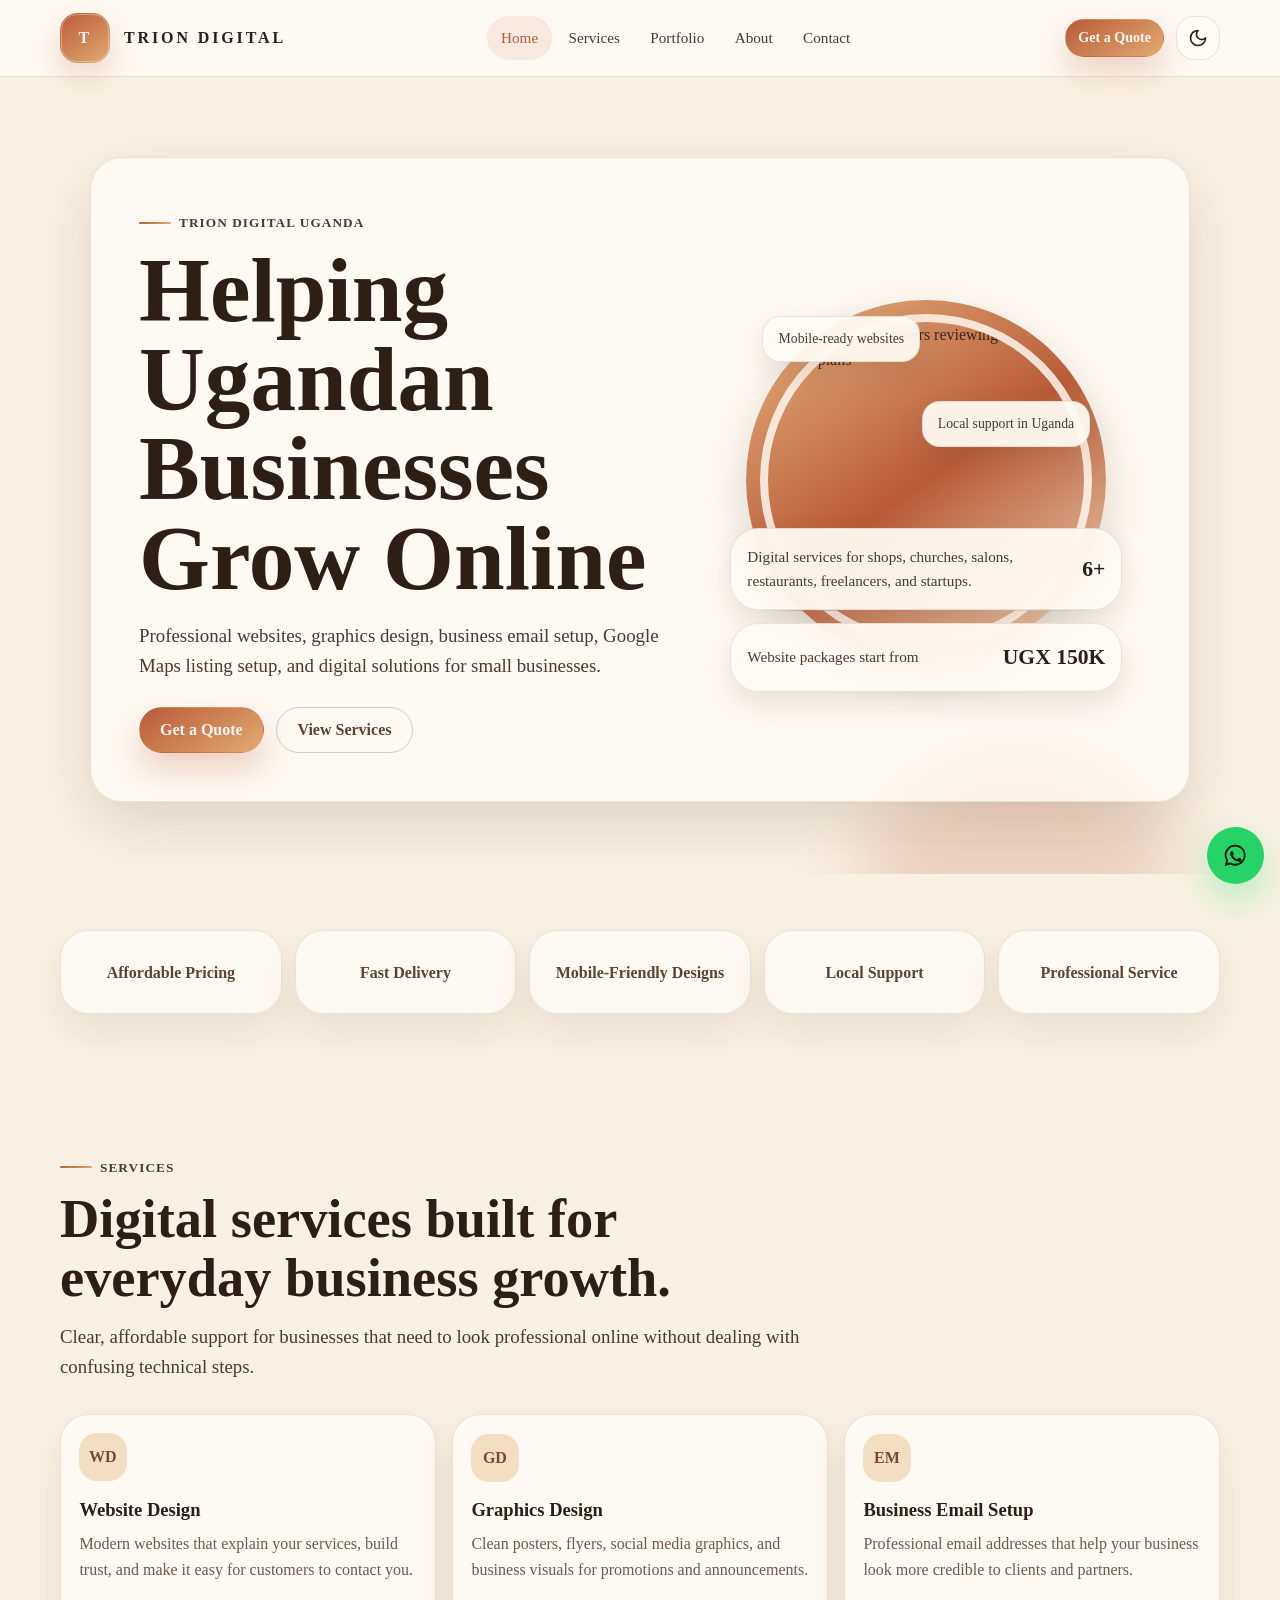
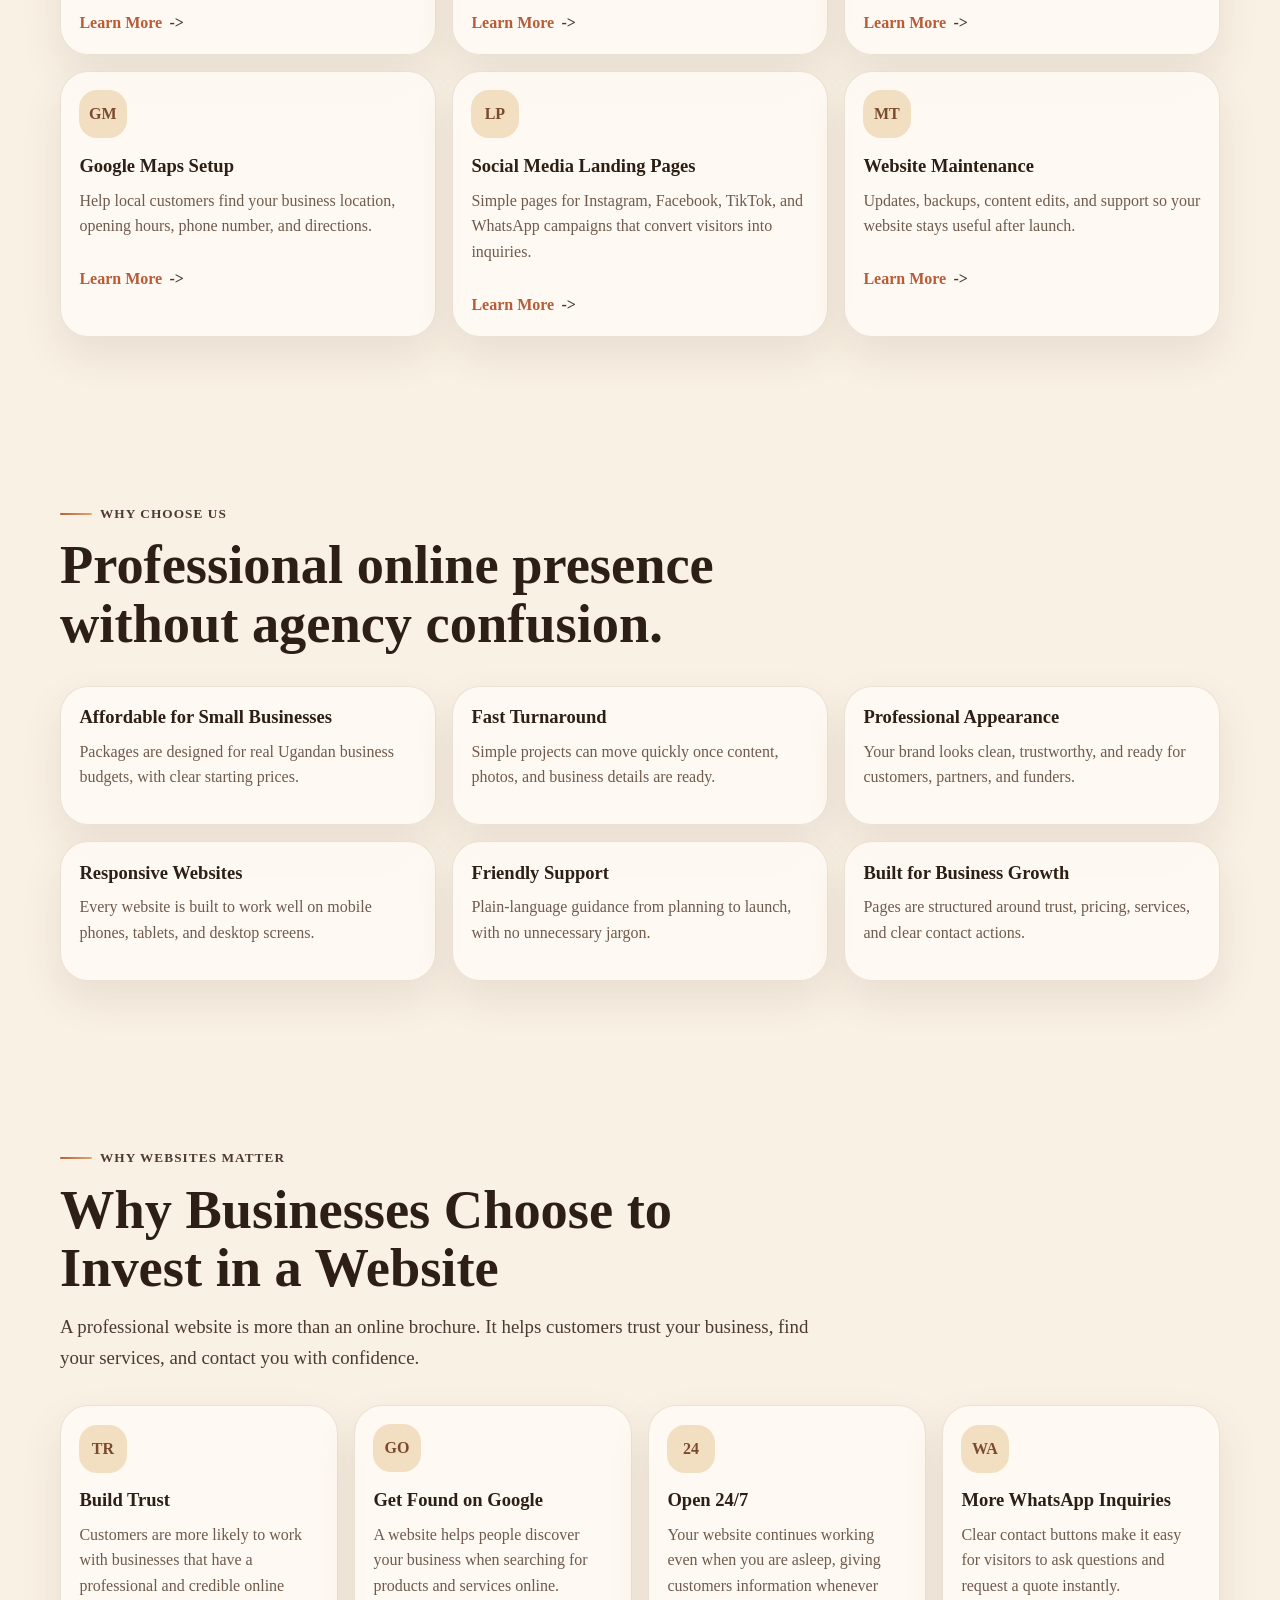
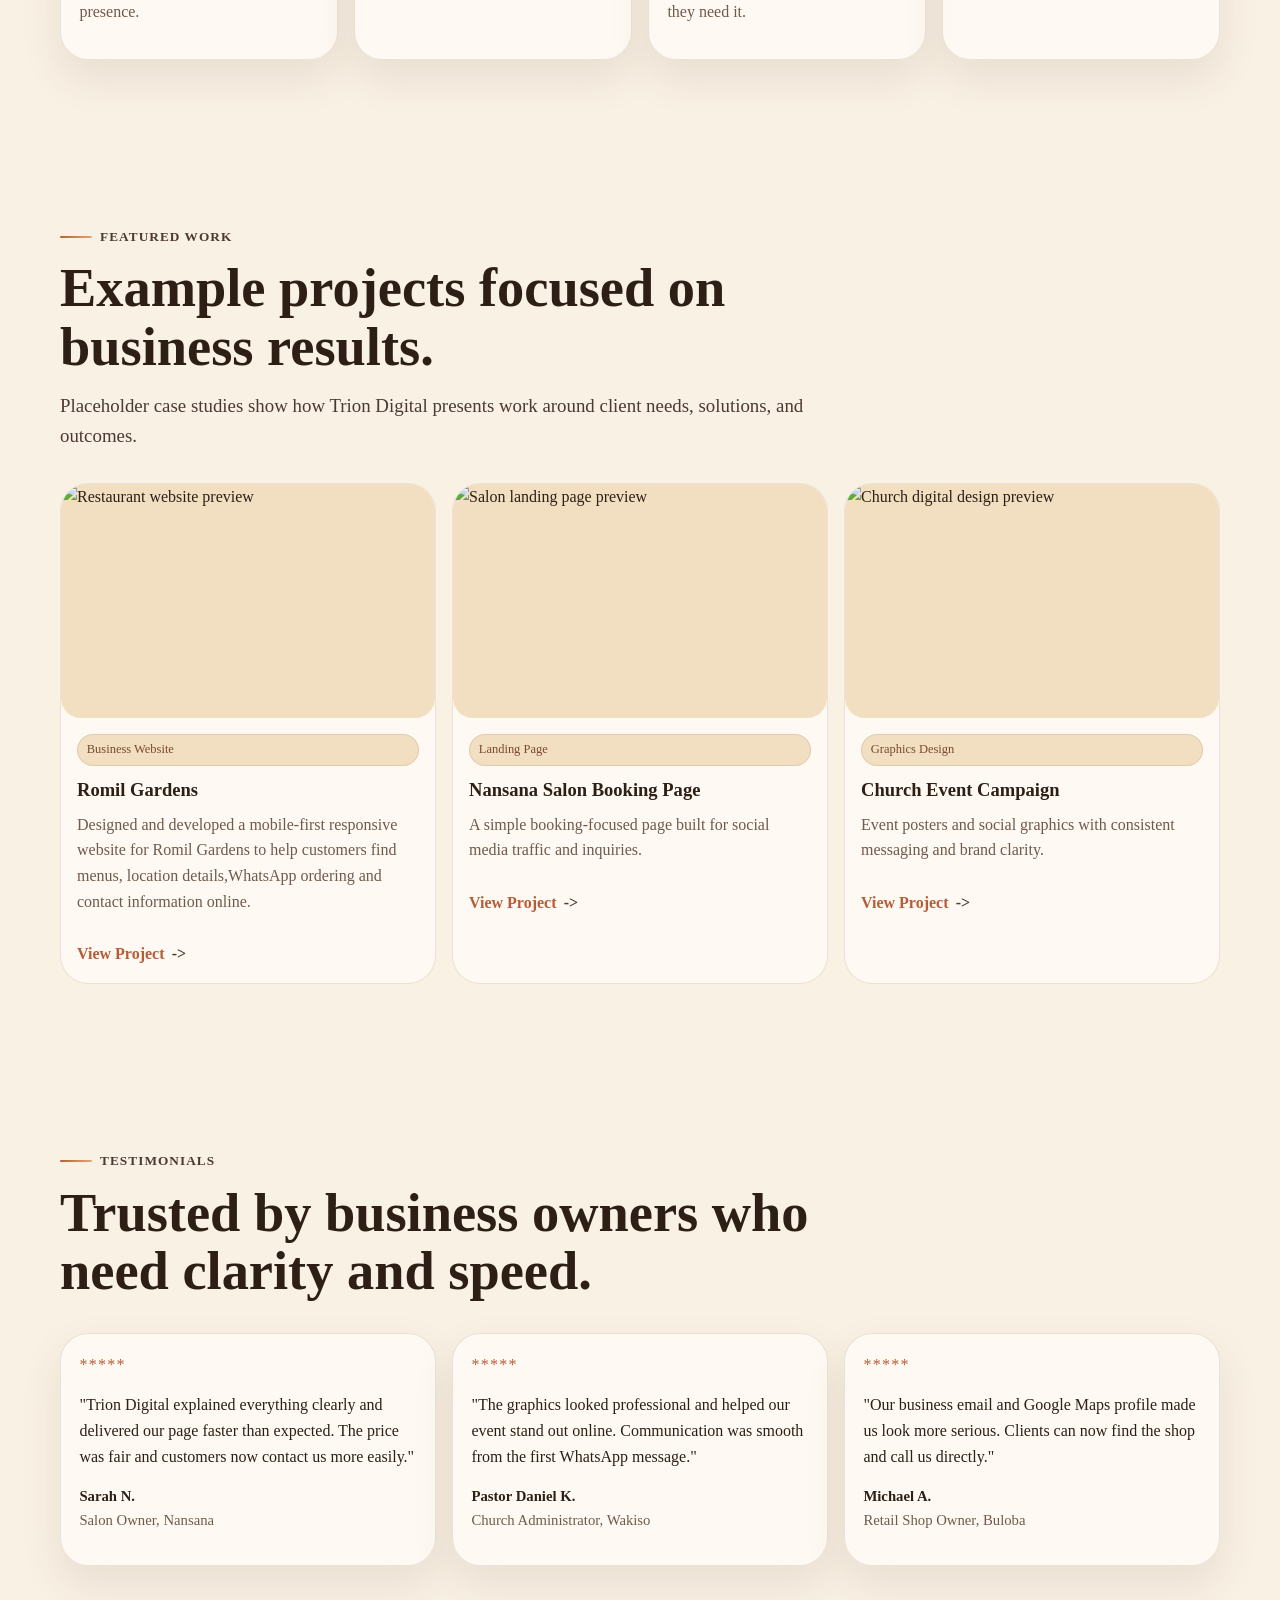
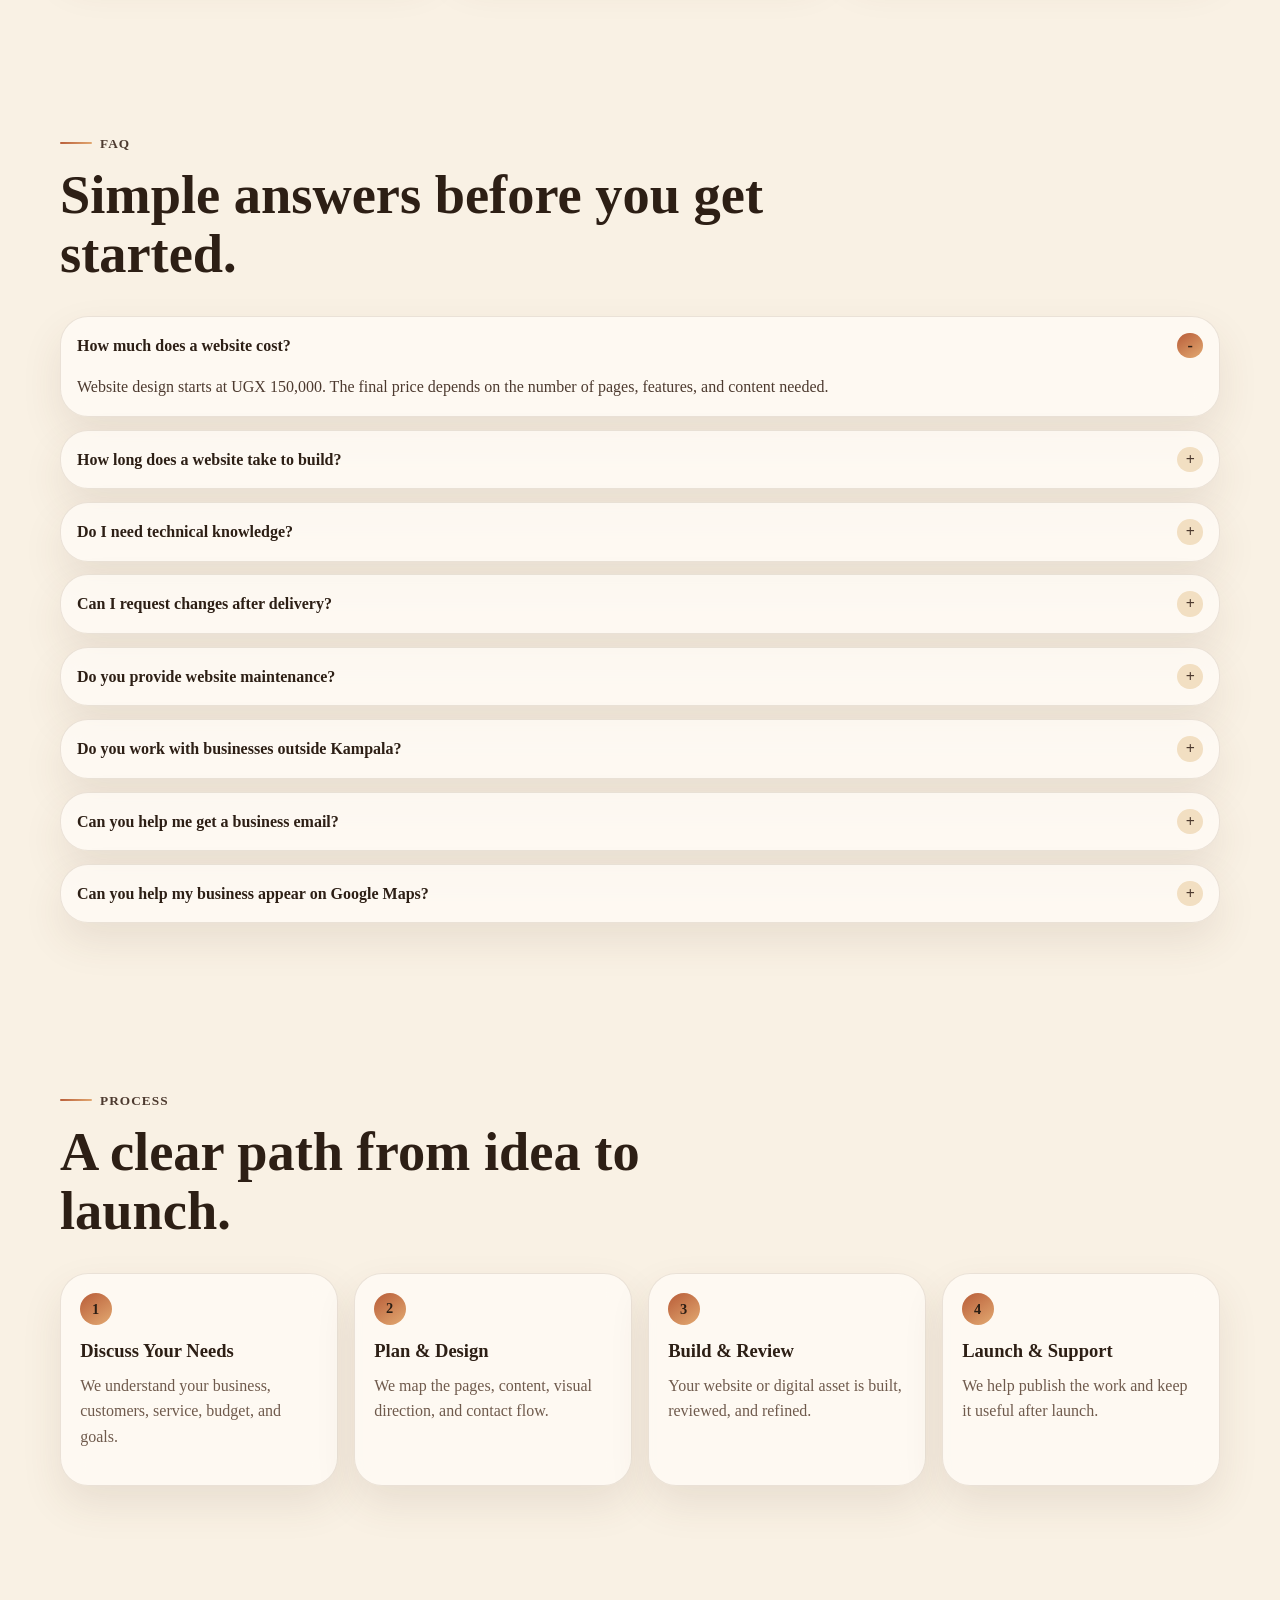
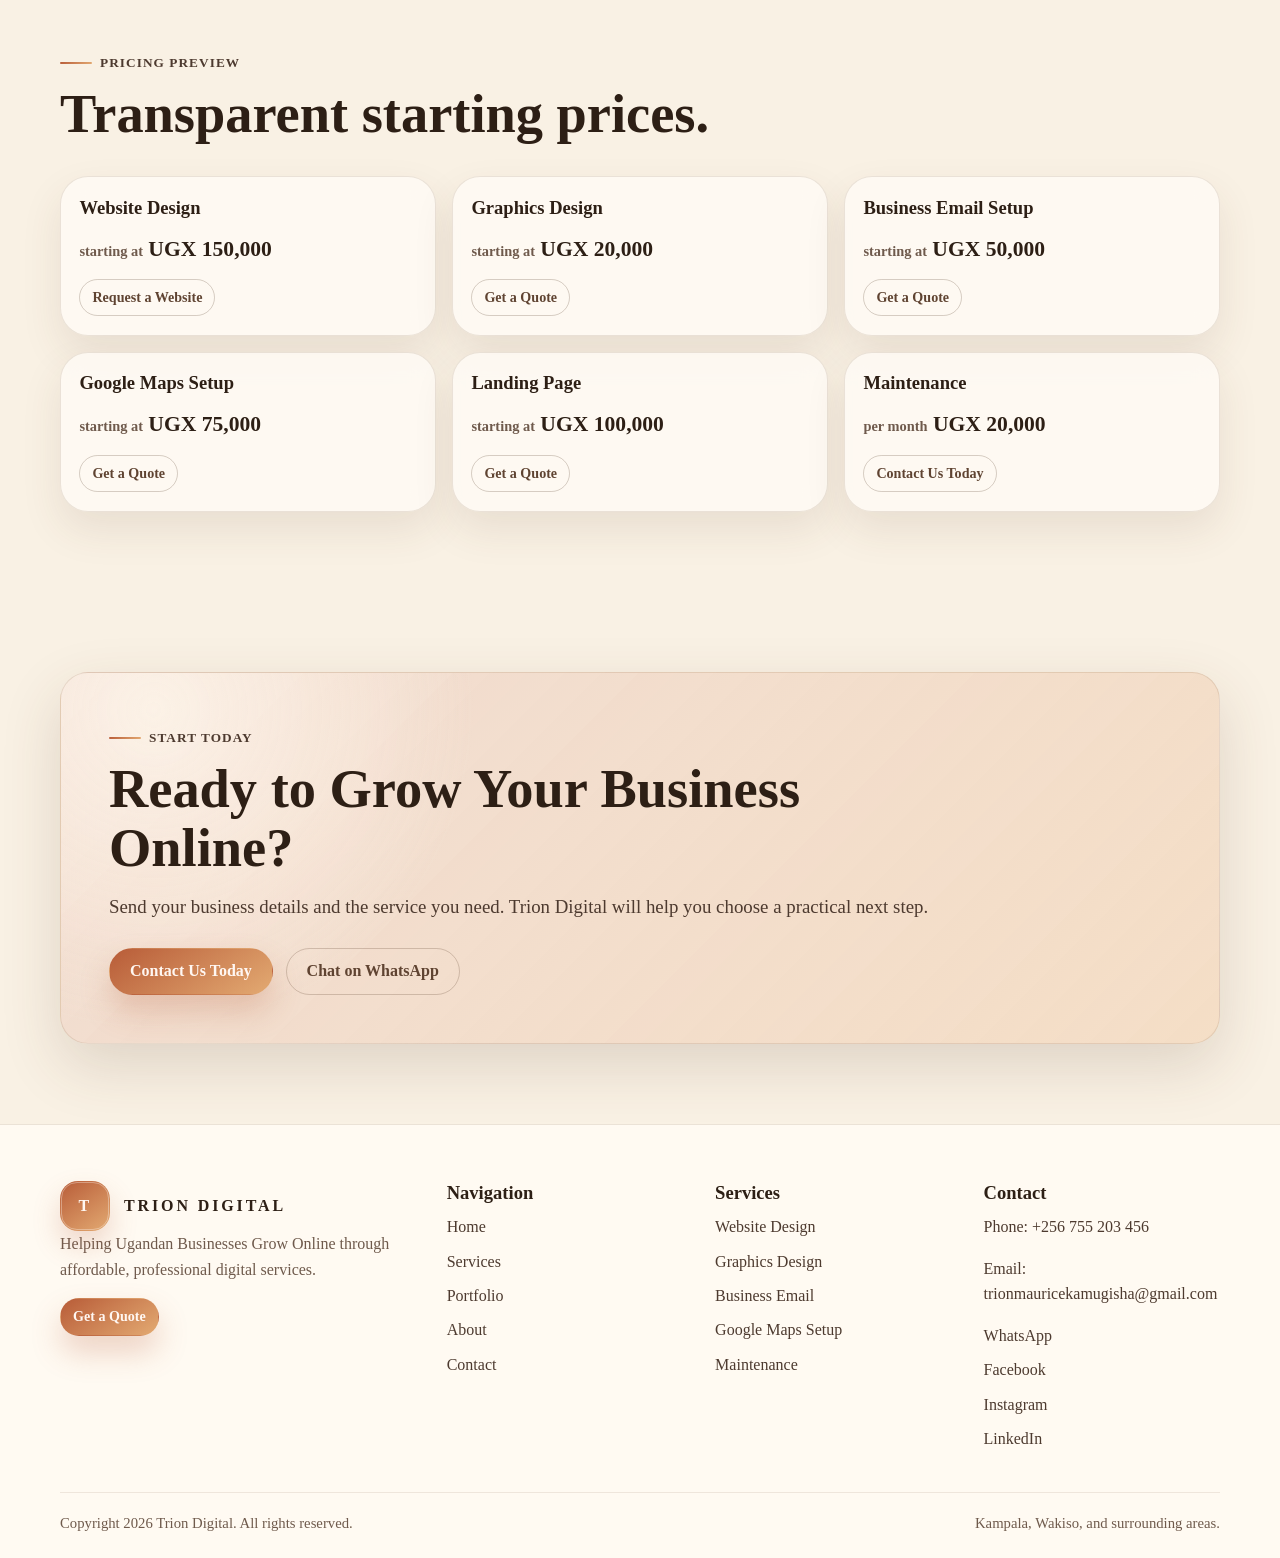
==== commit 5081fed3: "UPDATE Updated whatsapp number, dark and light mode icon" ====
--- a/index.html
+++ b/index.html
@@ -50,17 +50,7 @@
             aria-label="Toggle theme"
             data-theme-toggle
           >
-            <svg
-              fill="currentColor"
-              viewBox="0 0 24 24"
-              width="20"
-              height="20"
-              aria-hidden="true"
-            >
-              <path
-                d="M12 18a6 6 0 1 1 0-12 6 6 0 0 1 0 12Zm0-2a4 4 0 1 0 0-8 4 4 0 0 0 0 8Z M11 1h2v3h-2V1Zm11 10h3v2h-3v-2ZM11 20h2v3h-2v-3ZM3.54 4.95l1.41-1.41 2.12 2.12-1.41 1.41L3.54 4.95Zm15.51 15.51l-1.41-1.41-2.12 2.12 1.41 1.41 2.12-2.12ZM2 11h3v2H2v-2Zm17.05 6.46-1.41 1.41-2.12-2.12 1.41-1.41 2.12 2.12ZM4.95 19.05l1.41 1.41 2.12-2.12-1.41-1.41-2.12 2.12Z"
-              />
-            </svg>
+            
           </button>
           <button
             class="menu-toggle"
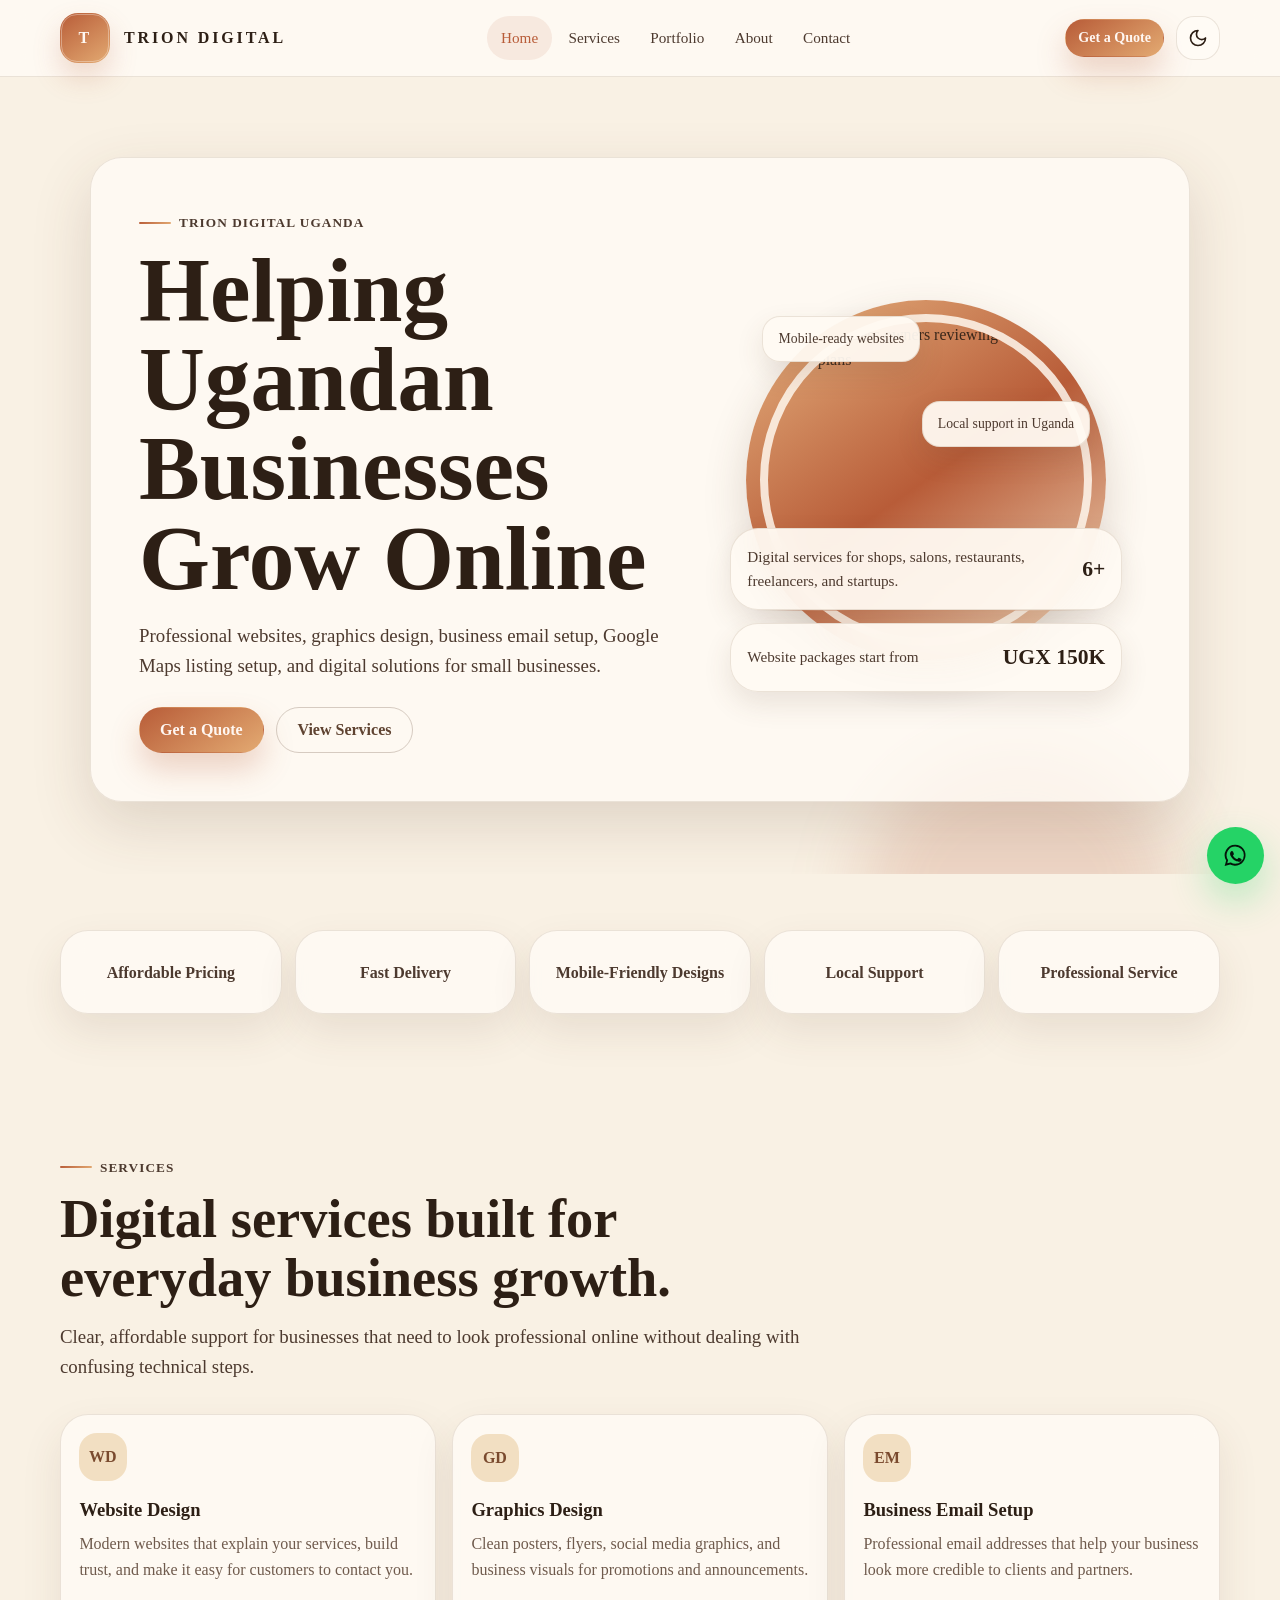
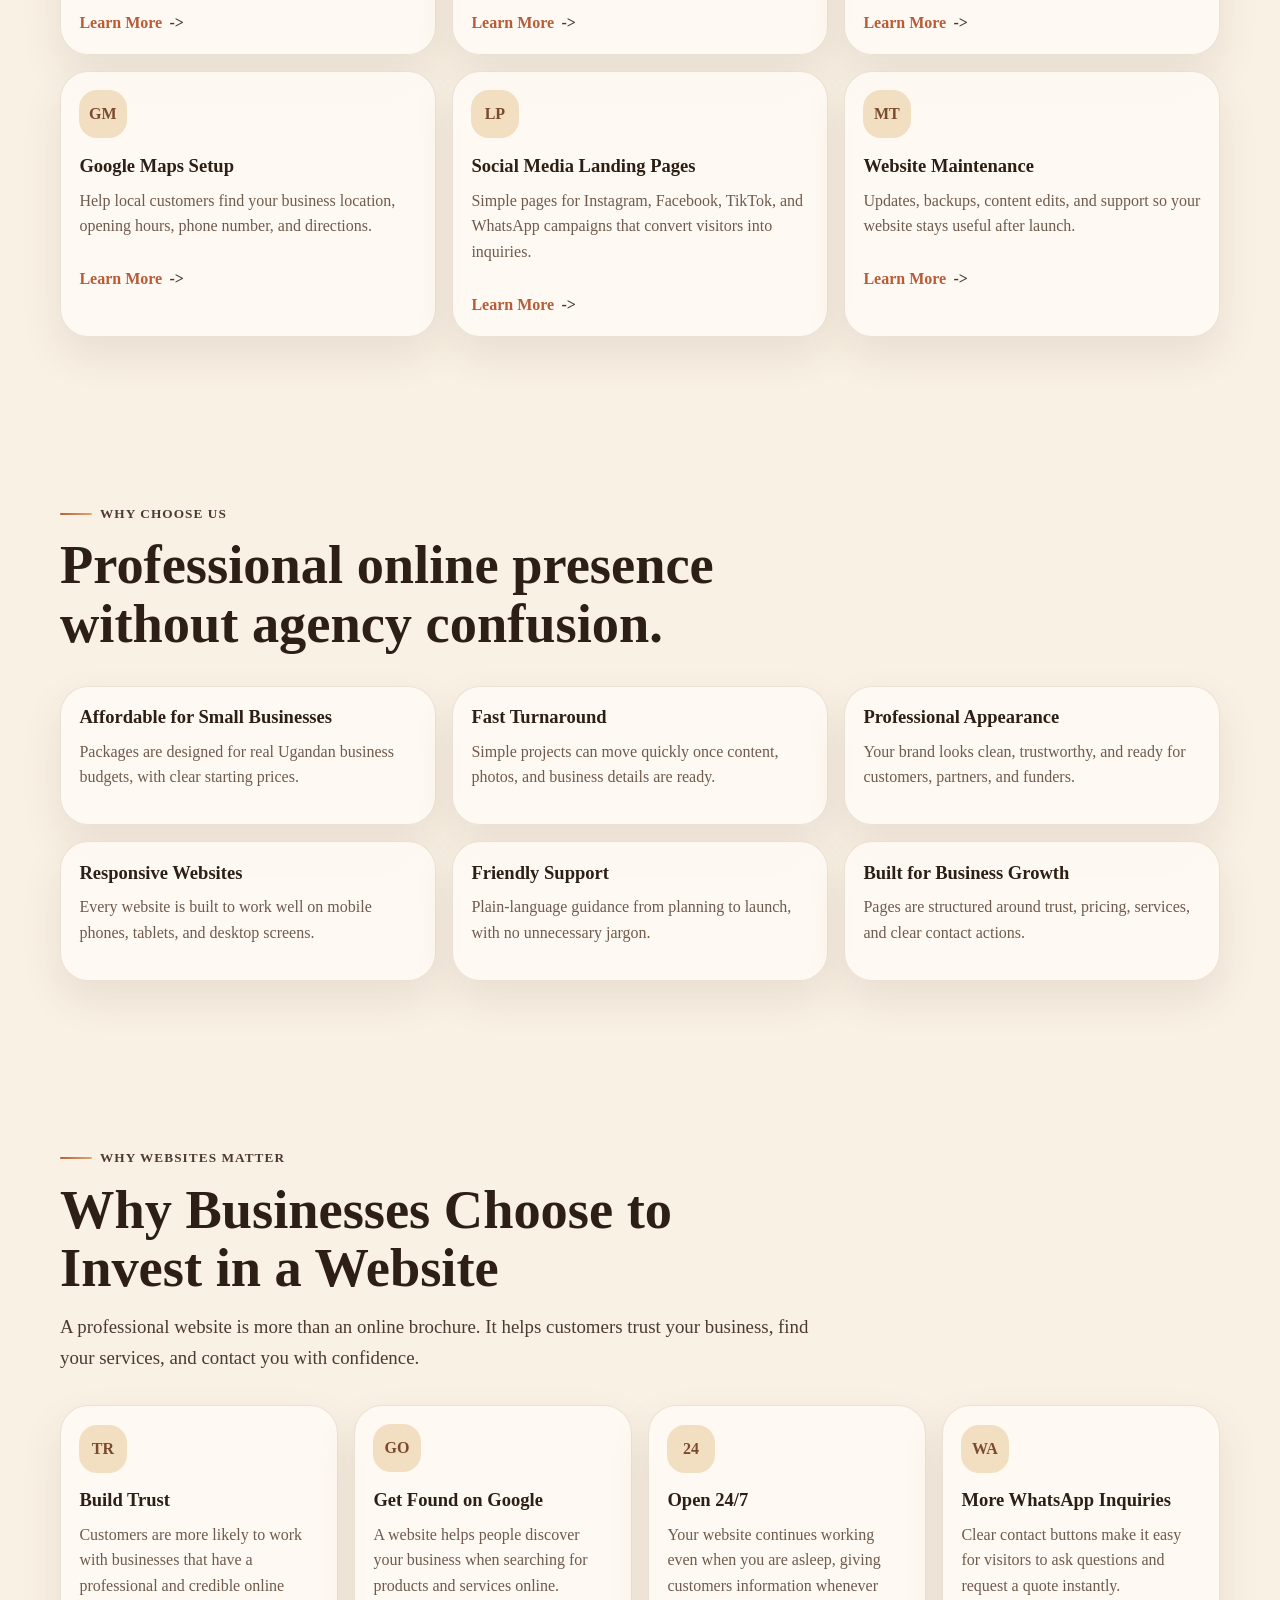
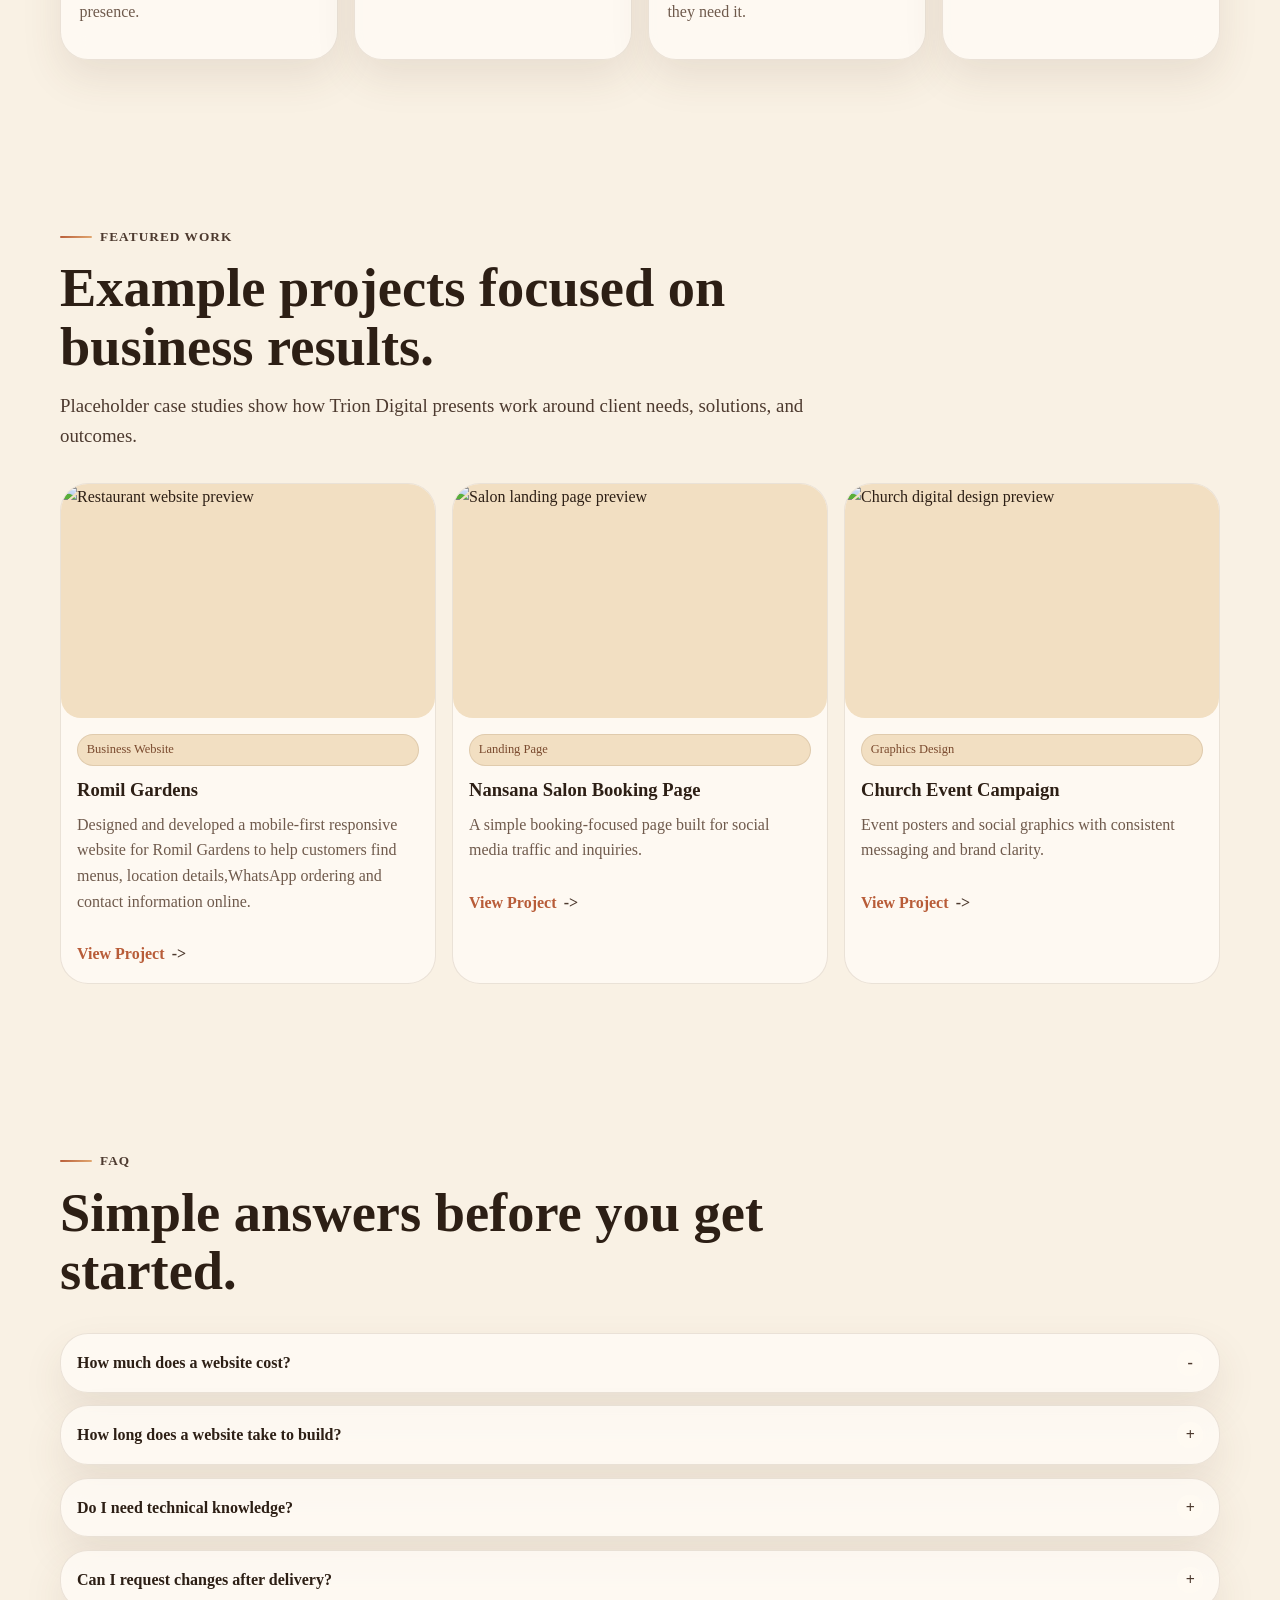
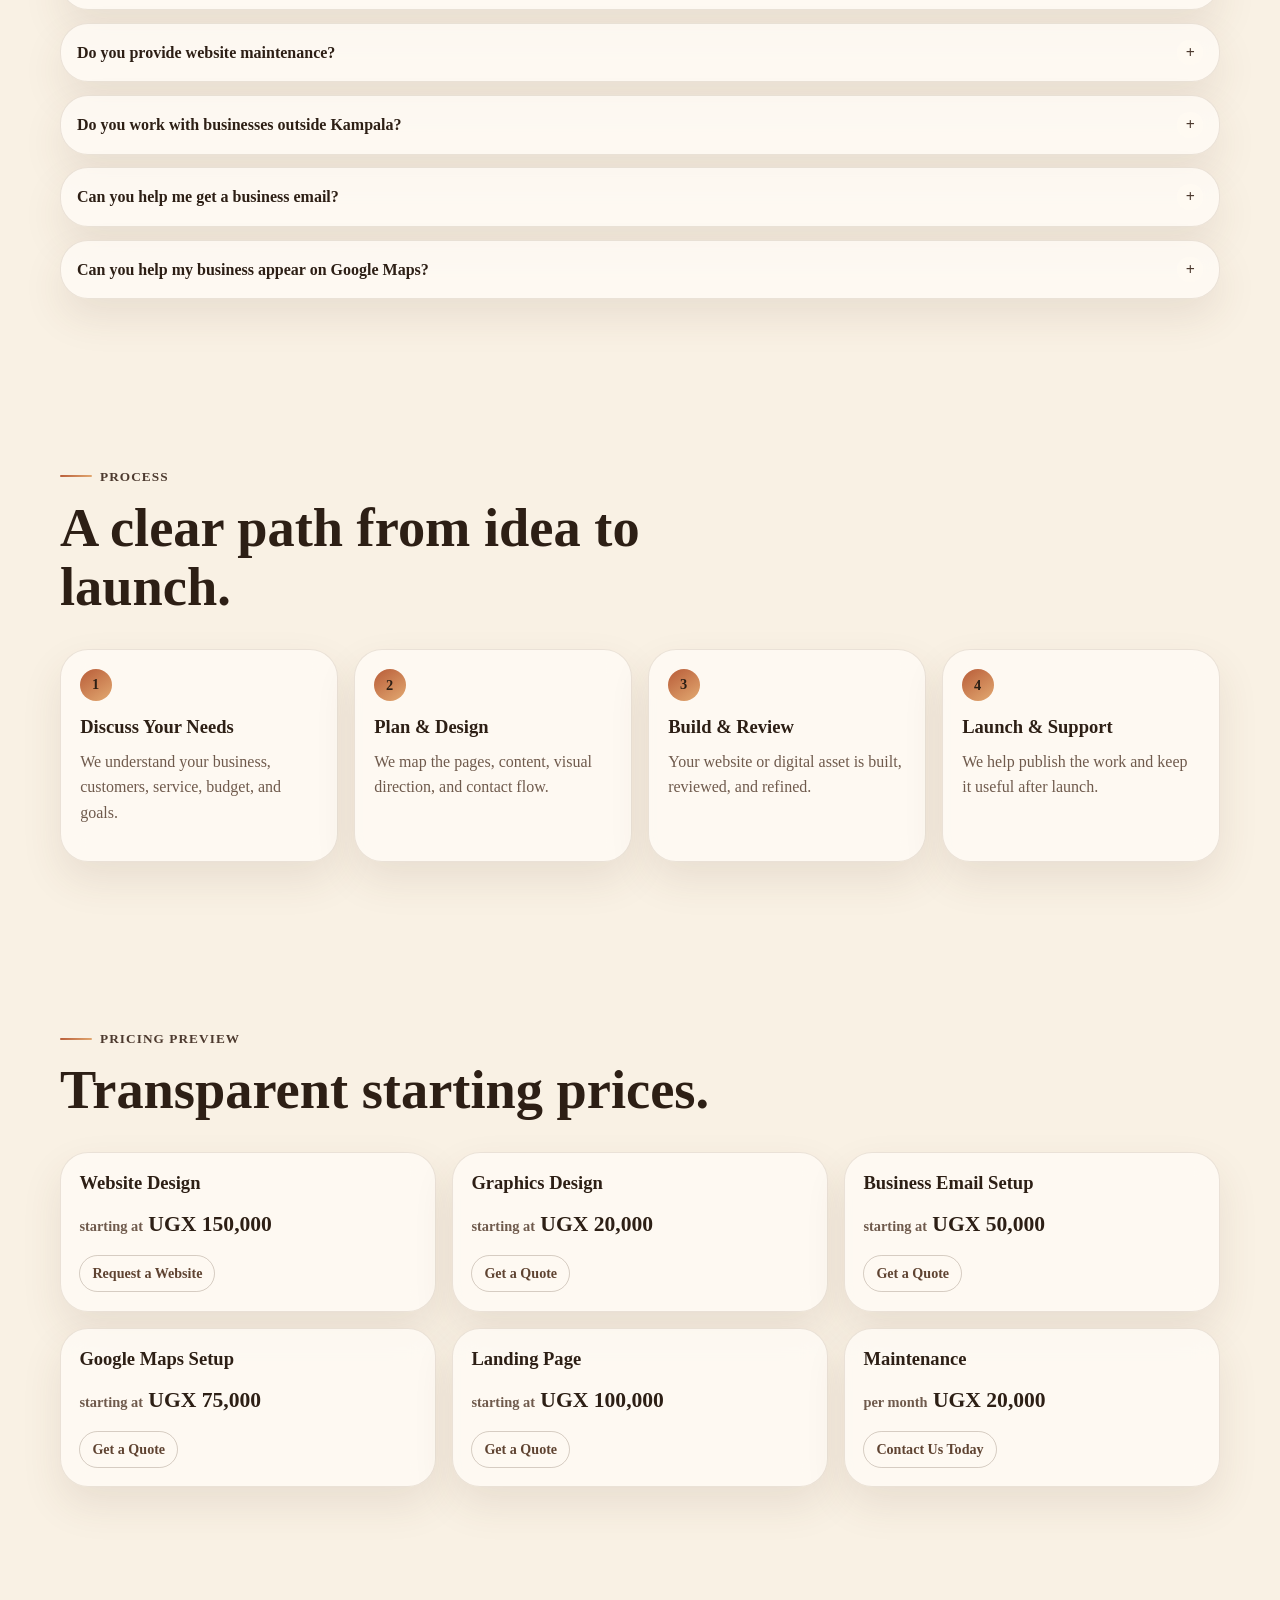
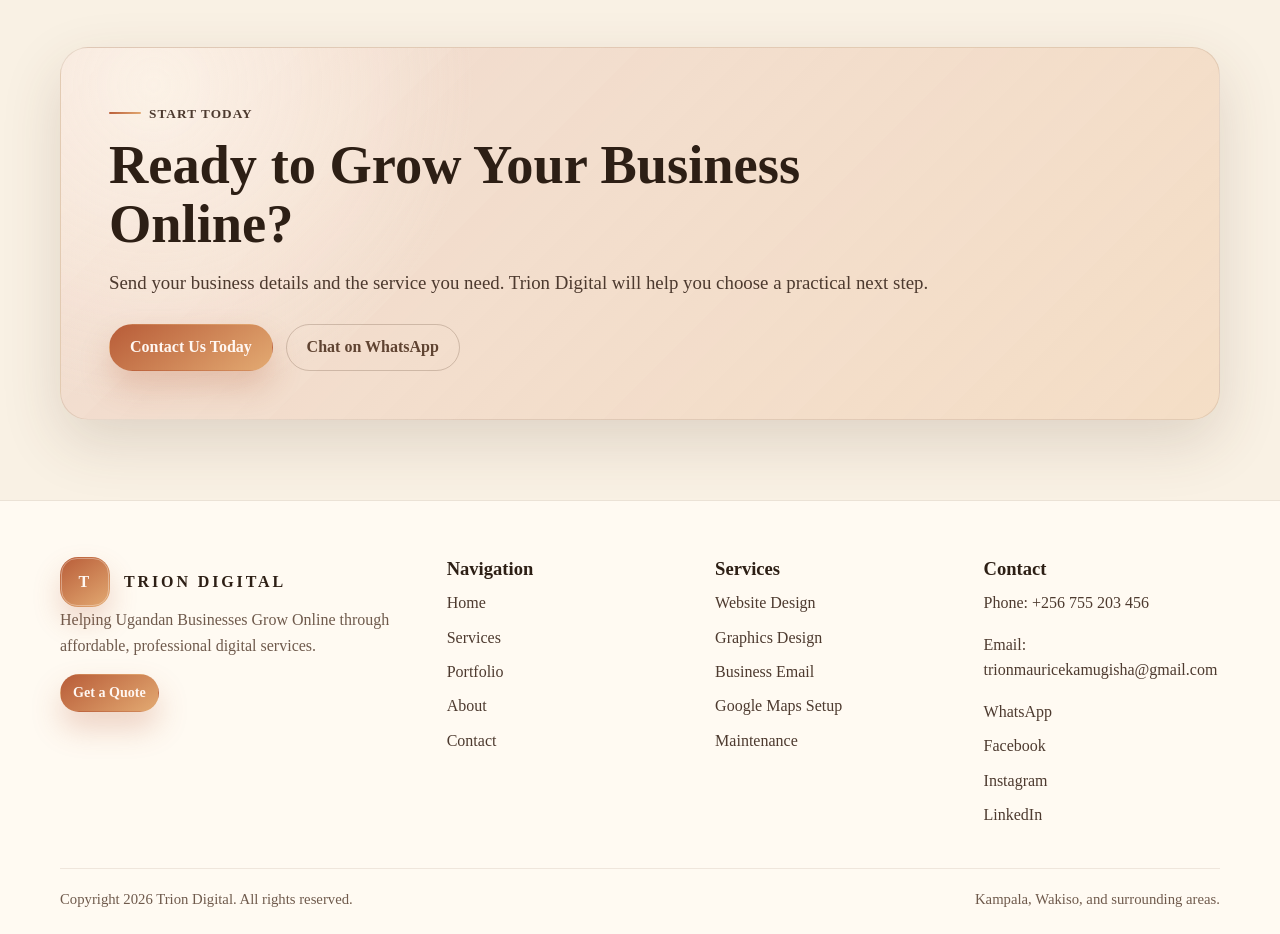
==== commit a4e80d1e: "Add files via upload" ====
--- a/index.html
+++ b/index.html
@@ -49,9 +49,7 @@
             type="button"
             aria-label="Toggle theme"
             data-theme-toggle
-          >
-            
-          </button>
+          ></button>
           <button
             class="menu-toggle"
             type="button"
@@ -95,7 +93,7 @@
               <div class="insight-card">
                 <div class="metric-row">
                   <span
-                    >Digital services for shops, churches, salons, restaurants,
+                    >Digital services for shops, salons, restaurants,
                     freelancers, and startups.</span
                   >
                   <strong>6+</strong>
@@ -388,51 +386,6 @@
         </div>
       </section>
 
-      <section class="section" aria-labelledby="testimonials-title">
-        <div class="container">
-          <div class="section-header" data-reveal>
-            <p class="section-eyebrow">Testimonials</p>
-            <h2 id="testimonials-title">
-              Trusted by business owners who need clarity and speed.
-            </h2>
-          </div>
-          <div class="testimonial-track">
-            <article class="testimonial-card" data-reveal>
-              <div class="stars" aria-label="5 star rating">*****</div>
-              <p>
-                "Trion Digital explained everything clearly and delivered our
-                page faster than expected. The price was fair and customers now
-                contact us more easily."
-              </p>
-              <p class="testimonial-meta">
-                <strong>Sarah N.</strong>Salon Owner, Nansana
-              </p>
-            </article>
-            <article class="testimonial-card" data-reveal>
-              <div class="stars" aria-label="5 star rating">*****</div>
-              <p>
-                "The graphics looked professional and helped our event stand out
-                online. Communication was smooth from the first WhatsApp
-                message."
-              </p>
-              <p class="testimonial-meta">
-                <strong>Pastor Daniel K.</strong>Church Administrator, Wakiso
-              </p>
-            </article>
-            <article class="testimonial-card" data-reveal>
-              <div class="stars" aria-label="5 star rating">*****</div>
-              <p>
-                "Our business email and Google Maps profile made us look more
-                serious. Clients can now find the shop and call us directly."
-              </p>
-              <p class="testimonial-meta">
-                <strong>Michael A.</strong>Retail Shop Owner, Buloba
-              </p>
-            </article>
-          </div>
-        </div>
-      </section>
-
       <section class="section" aria-labelledby="faq-title">
         <div class="container">
           <div class="section-header" data-reveal>
@@ -440,7 +393,7 @@
             <h2 id="faq-title">Simple answers before you get started.</h2>
           </div>
           <div class="faq-list" data-reveal>
-            <article class="faq-item open">
+            <article class="faq-item">
               <button class="faq-question" type="button" aria-expanded="true">
                 How much does a website cost?<span class="faq-icon">-</span>
               </button>
@@ -721,7 +674,8 @@
             <p class="contact-line">Phone: +256 755 203 456</p>
             <p class="contact-line">
               Email:
-              <a href="mailto:trionmauricekamugisha@gmail.com"
+              <a
+                href="mailto:trionmauricekamugisha@gmail.com?subject=Inquiry%20from%20Trion%20Digital%20Website"
                 >trionmauricekamugisha@gmail.com</a
               >
             </p>
--- a/styles.css
+++ b/styles.css
@@ -566,7 +566,7 @@
   justify-content: center;
   padding: 1rem;
   text-align: center;
-  color: #5f4331;
+  color: var(--muted-strong);
   font-weight: 800;
 }
 
@@ -751,7 +751,7 @@
   display: grid;
   place-items: center;
   border-radius: 50%;
-  background: #f2dfc2;
+  background: var(--bg-soft);
   color: var(--muted-strong);
 }
 
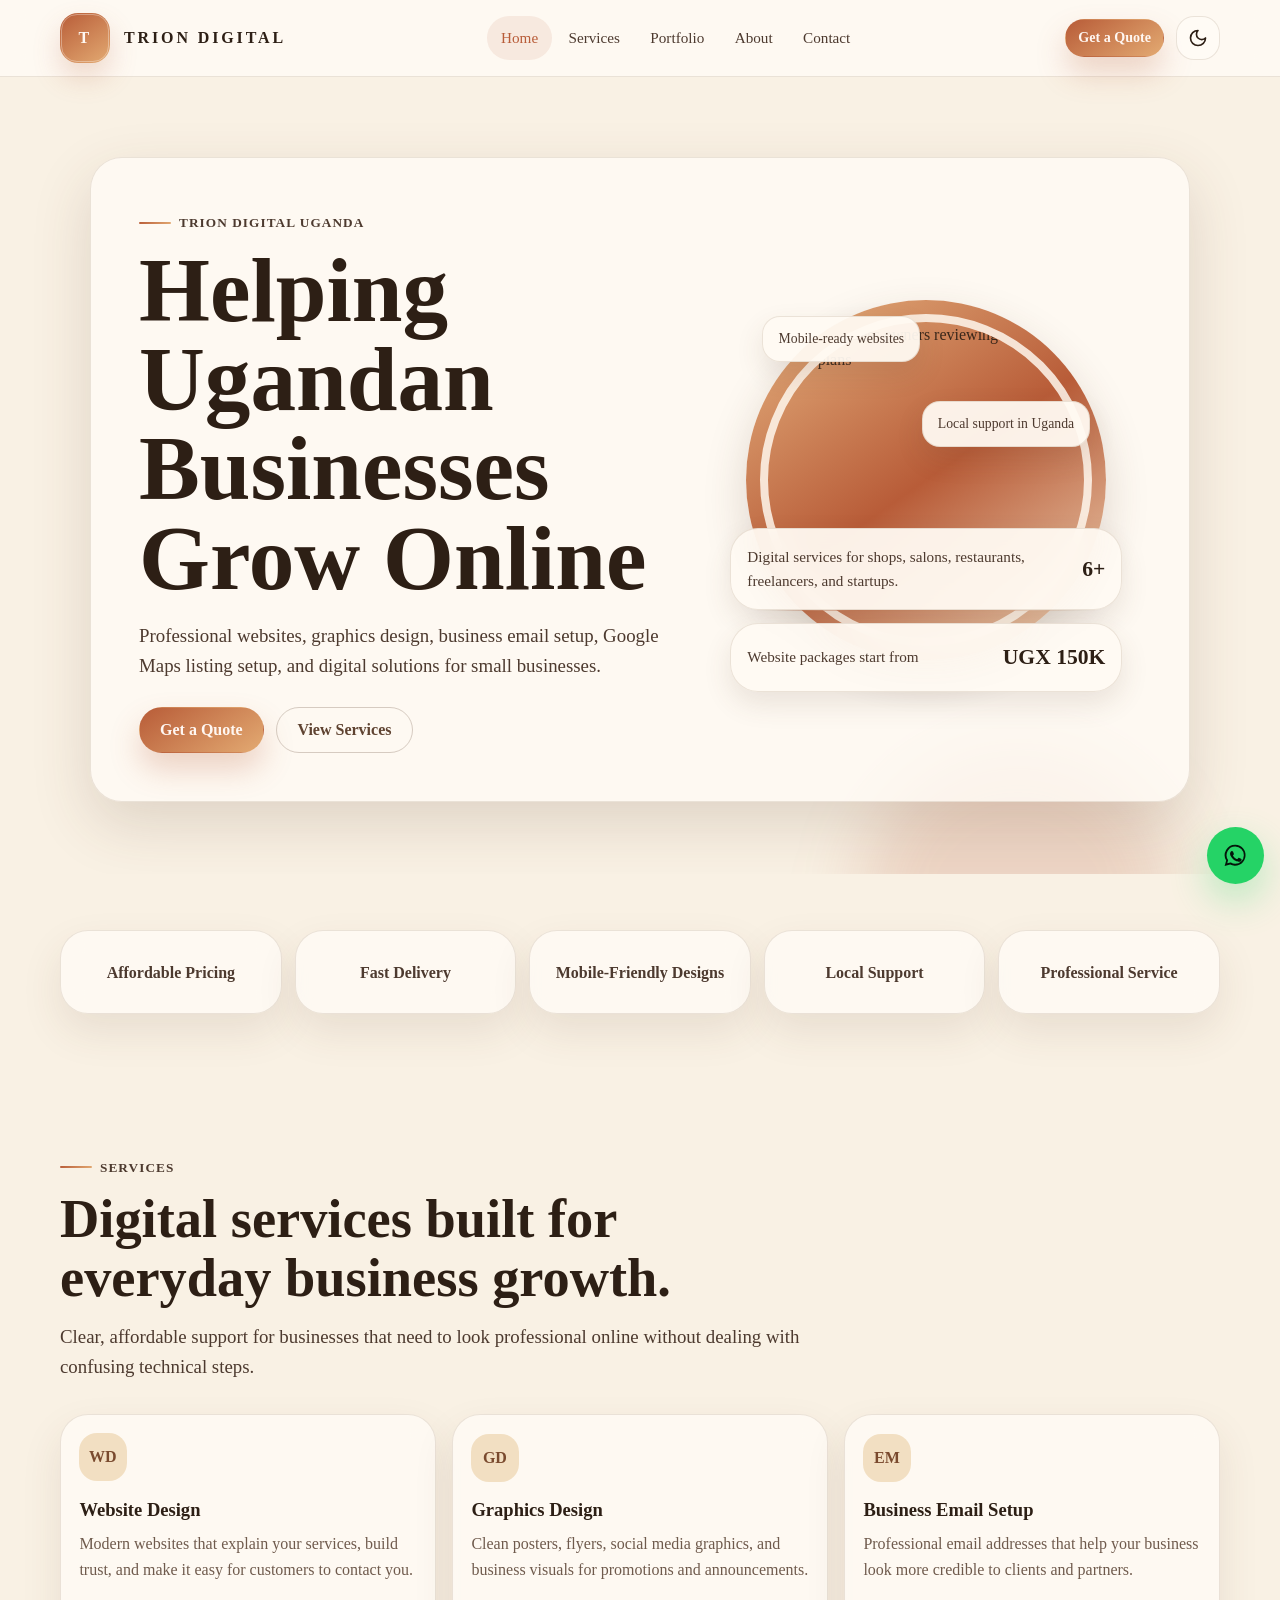
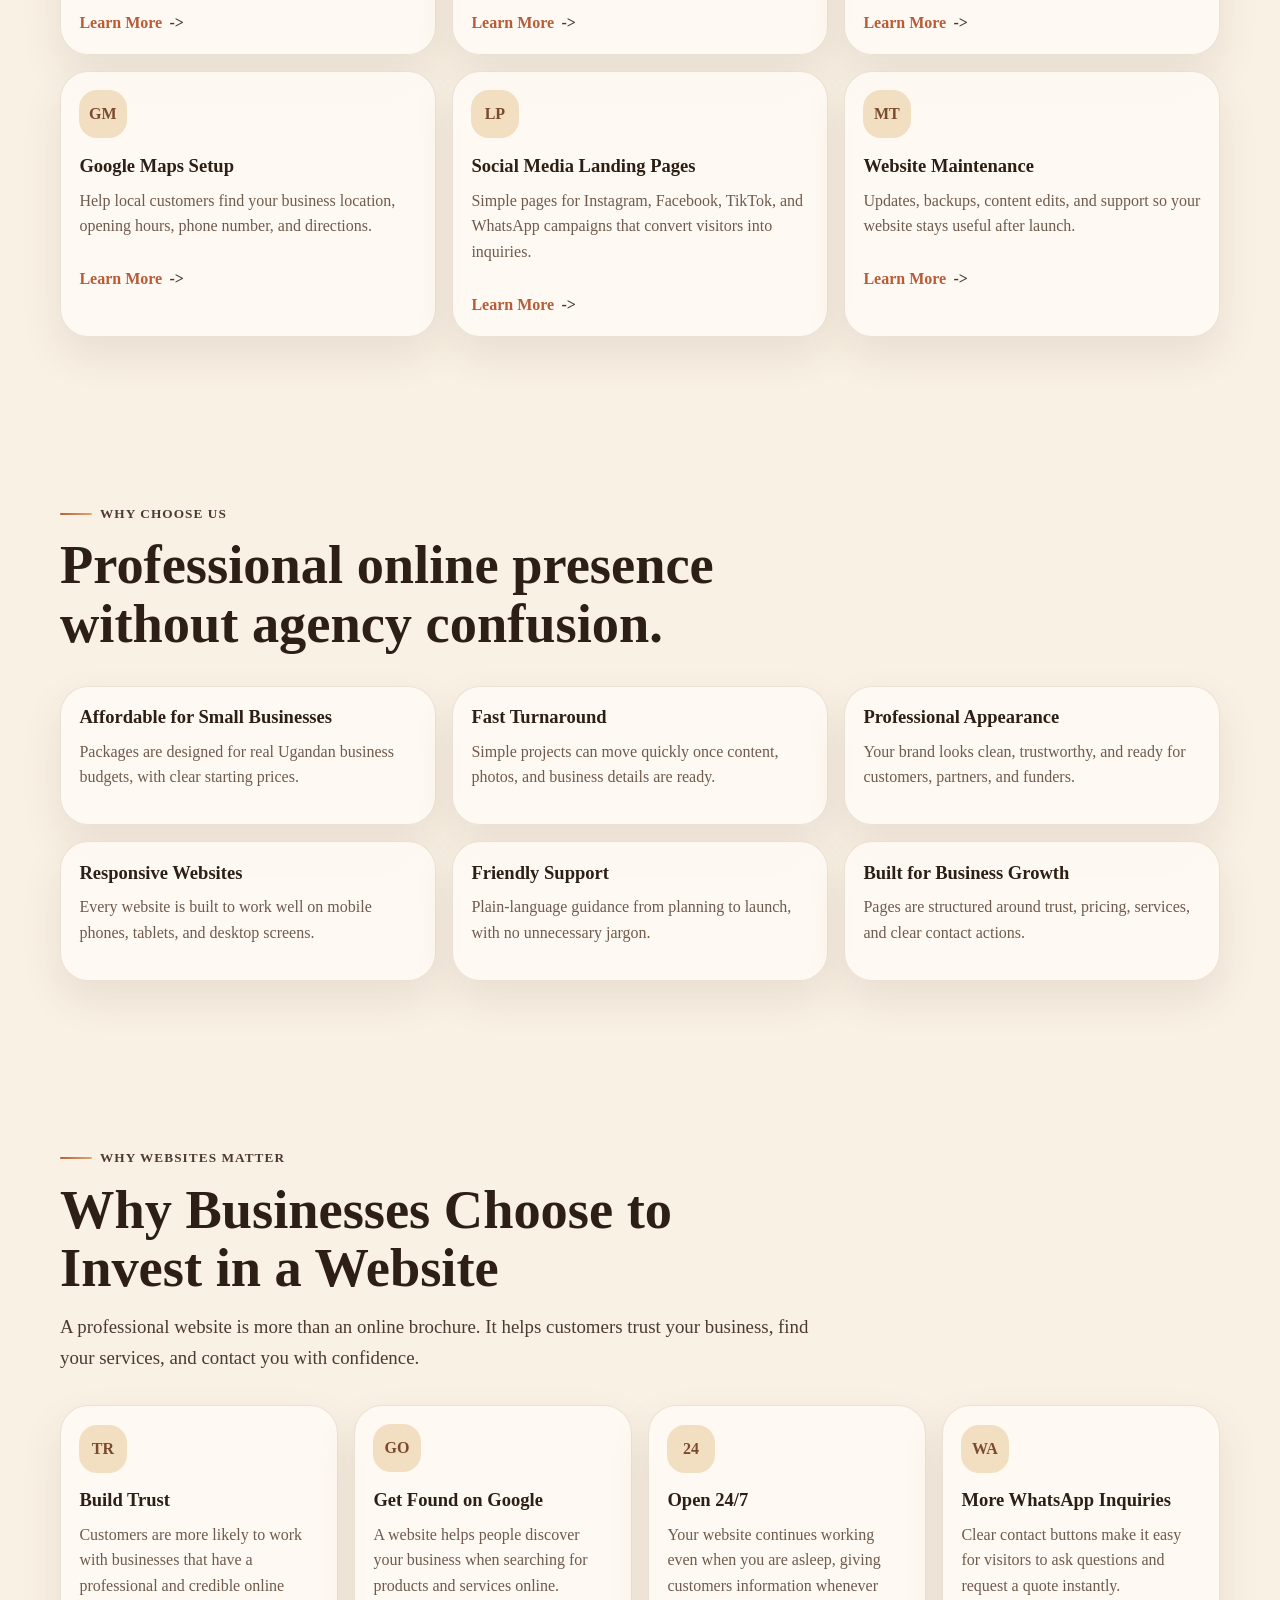
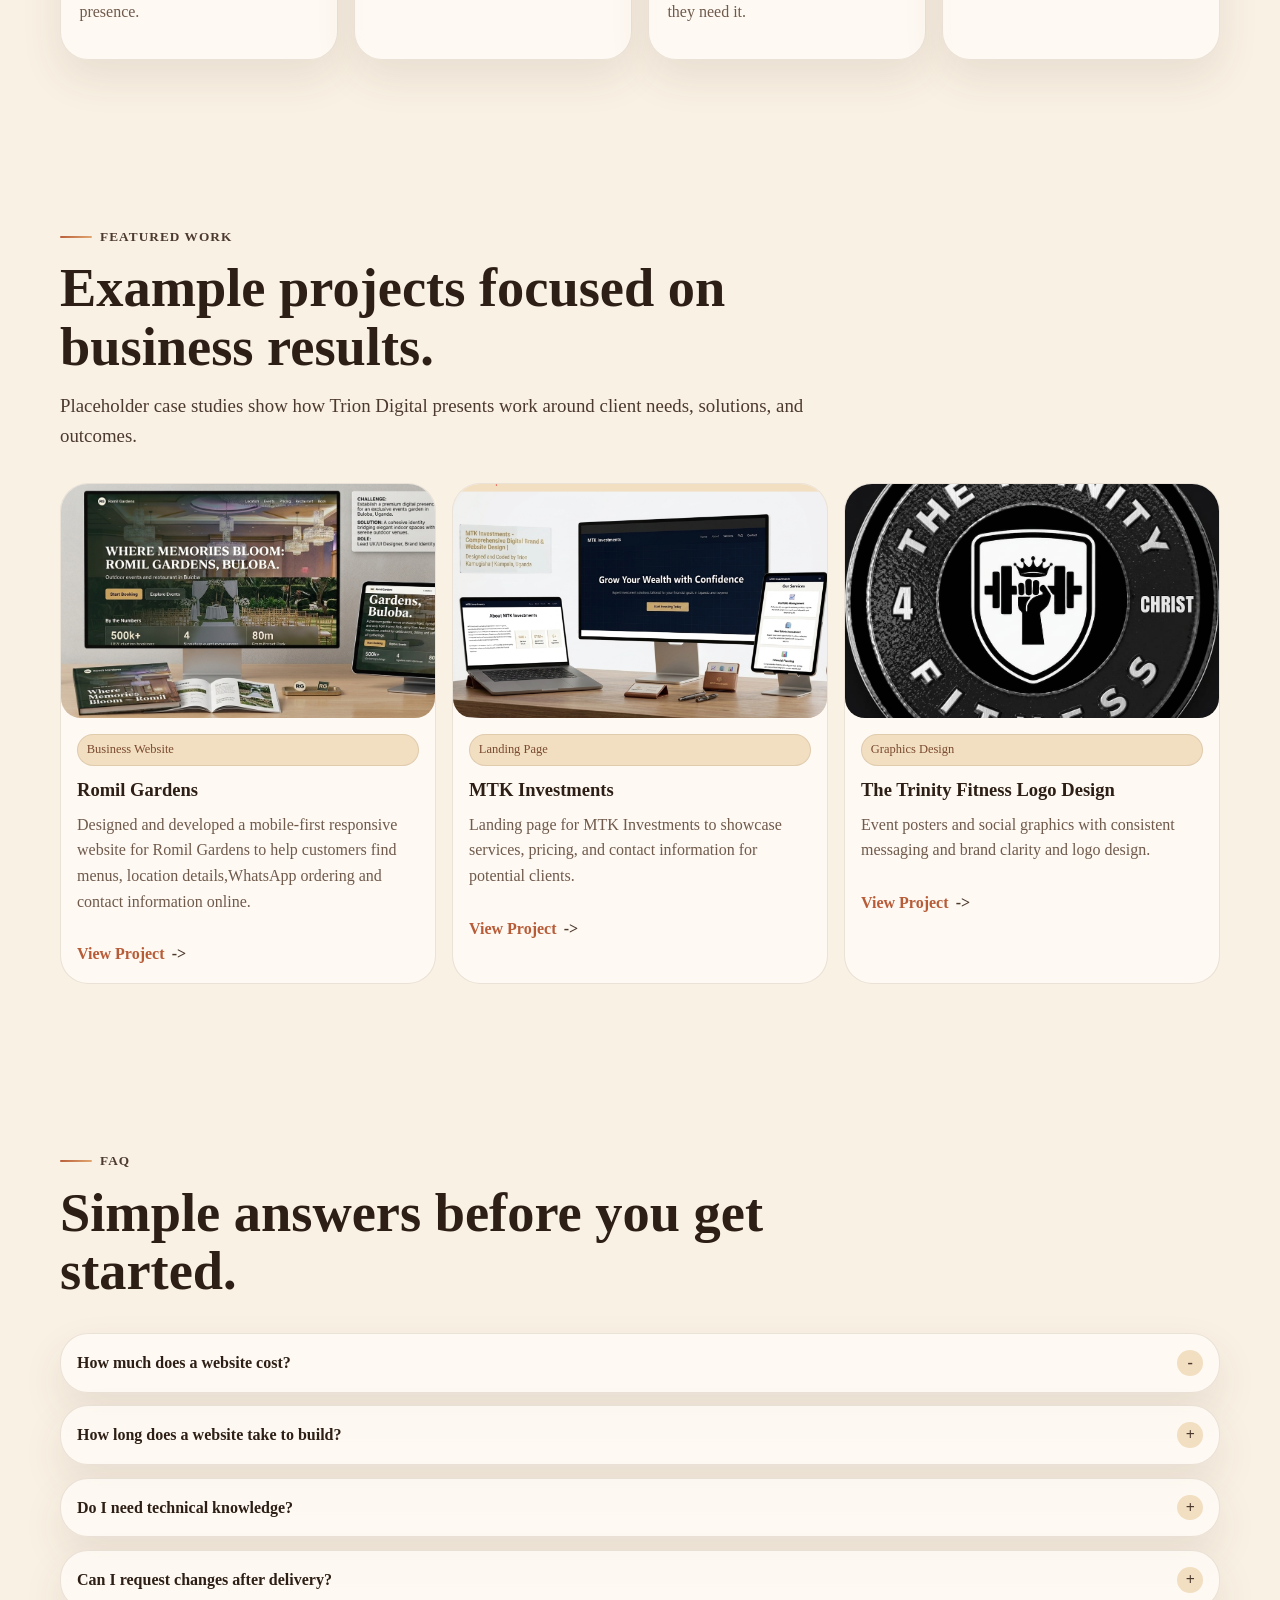
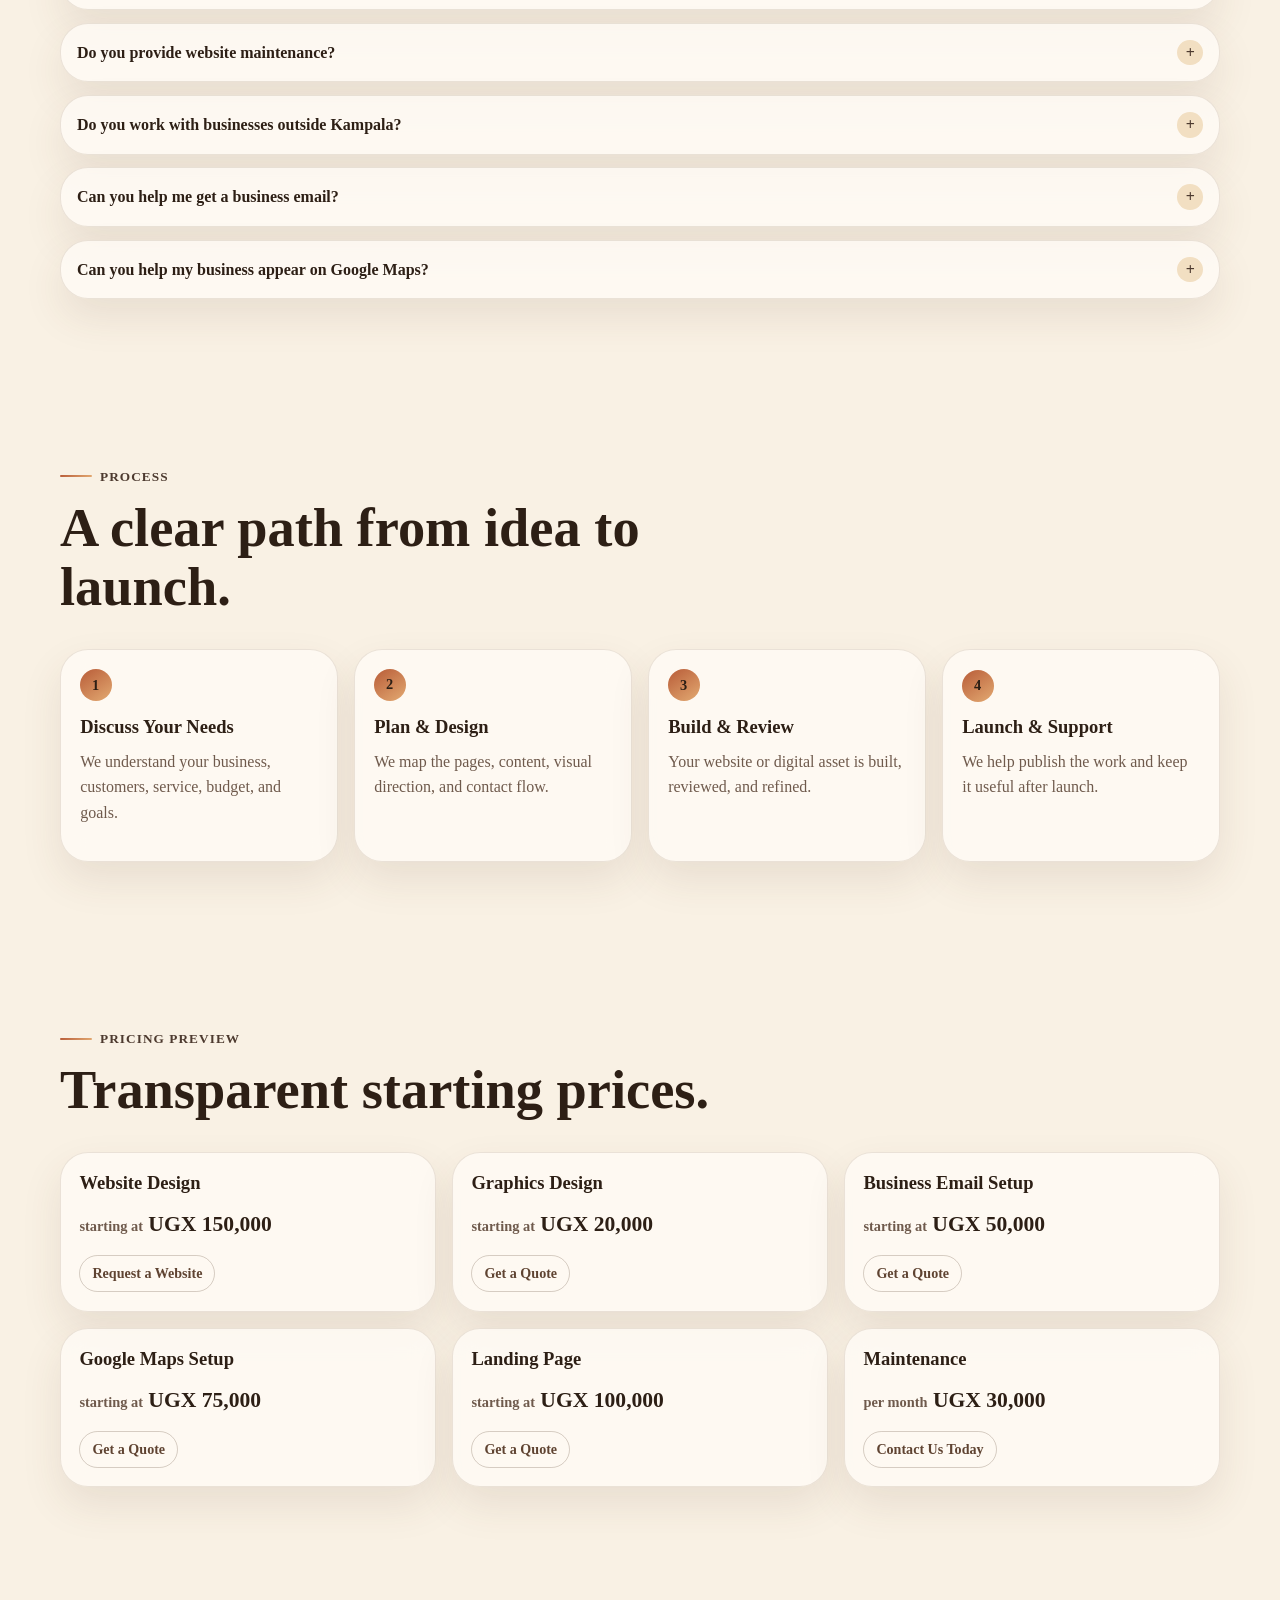
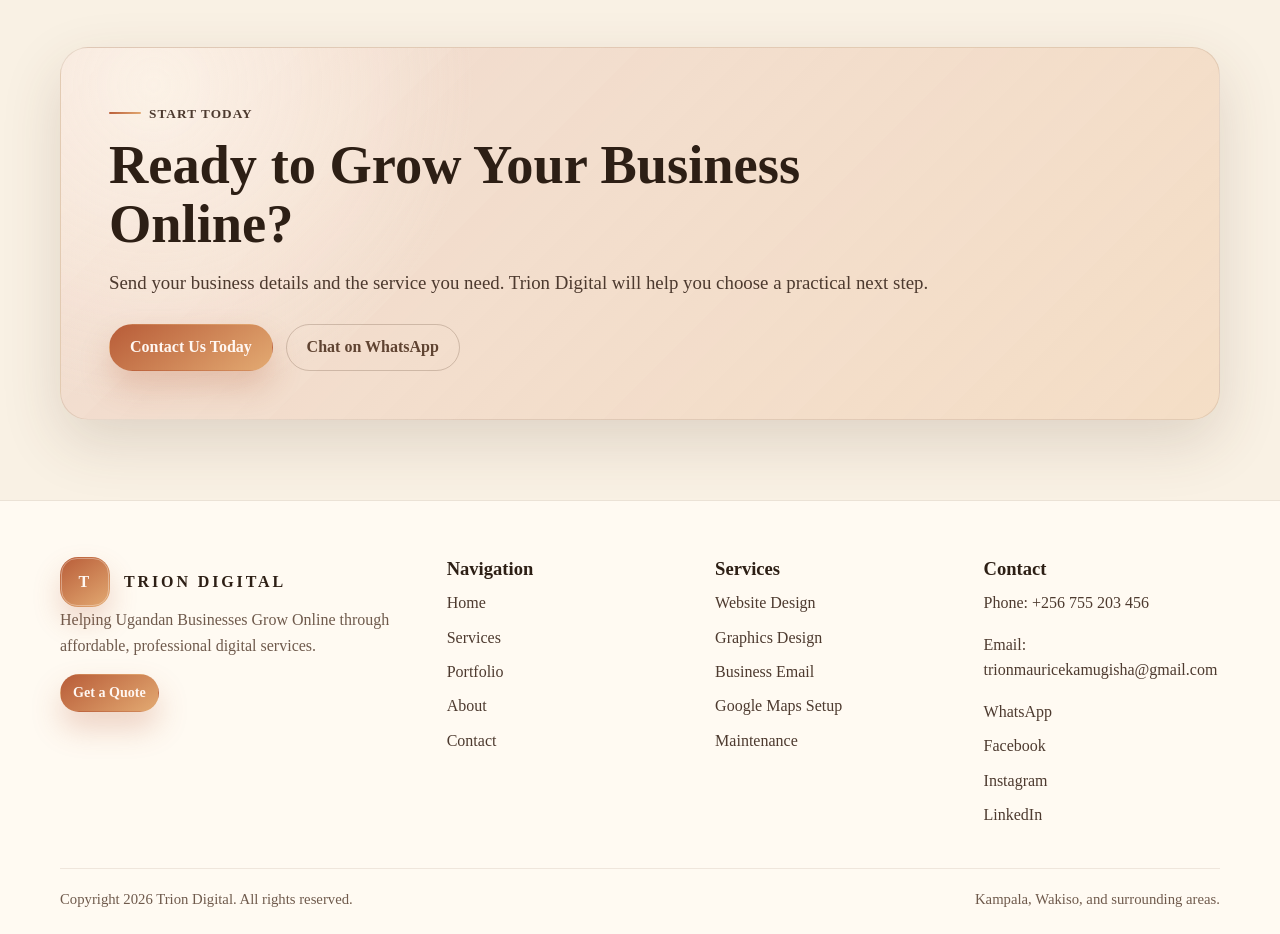
==== commit 51c4dcc0: "Major Update" ====
--- a/index.html
+++ b/index.html
@@ -75,9 +75,7 @@
             </p>
             <div class="hero-actions">
               <a class="btn btn-primary" href="contact.html">Get a Quote</a>
-              <a class="btn btn-secondary" href="services.html"
-                >View Services</a
-              >
+              <a class="btn btn-secondary" href="services.html">View Services</a>
             </div>
           </div>
           <div class="hero-panel" data-reveal>
@@ -94,8 +92,7 @@
                 <div class="metric-row">
                   <span
                     >Digital services for shops, salons, restaurants,
-                    freelancers, and startups.</span
-                  >
+                    freelancers, and startups.</span>
                   <strong>6+</strong>
                 </div>
               </div>
@@ -323,7 +320,7 @@
                 <img
                   loading="lazy"
                   decoding="async"
-                  src="https://images.unsplash.com/photo-1556740758-90de374c12ad?auto=format&fit=crop&w=700&q=80"
+                  src="Romil Mockup.png"
                   alt="Restaurant website preview"
                   width="700"
                   height="438"
@@ -345,7 +342,7 @@
                 <img
                   loading="lazy"
                   decoding="async"
-                  src="https://images.unsplash.com/photo-1600880292203-757bb62b4baf?auto=format&fit=crop&w=700&q=80"
+                  src="mtkinvestments mock up.png"
                   alt="Salon landing page preview"
                   width="700"
                   height="438"
@@ -353,10 +350,10 @@
               </div>
               <div class="work-content">
                 <p class="tag">Landing Page</p>
-                <h3>Nansana Salon Booking Page</h3>
+                <h3>MTK Investments</h3>
                 <p class="muted">
-                  A simple booking-focused page built for social media traffic
-                  and inquiries.
+                  Landing page for MTK Investments to showcase services, pricing, 
+                  and contact information for potential clients. 
                 </p>
                 <a class="card-link" href="portfolio.html">View Project</a>
               </div>
@@ -366,18 +363,18 @@
                 <img
                   loading="lazy"
                   decoding="async"
-                  src="https://images.unsplash.com/photo-1542744173-8e7e53415bb0?auto=format&fit=crop&w=700&q=80"
-                  alt="Church digital design preview"
+                  src="eric logo.jpeg"
+                  alt="logos and social media graphics preview"
                   width="700"
                   height="438"
                 />
               </div>
               <div class="work-content">
                 <p class="tag">Graphics Design</p>
-                <h3>Church Event Campaign</h3>
+                <h3>The Trinity Fitness Logo Design</h3>
                 <p class="muted">
                   Event posters and social graphics with consistent messaging
-                  and brand clarity.
+                  and brand clarity and logo design.
                 </p>
                 <a class="card-link" href="portfolio.html">View Project</a>
               </div>
@@ -601,7 +598,7 @@
             </article>
             <article class="price-card" data-reveal>
               <h3>Maintenance</h3>
-              <p class="price"><span>per month</span> UGX 20,000</p>
+              <p class="price"><span>per month</span> UGX 30,000</p>
               <a class="btn btn-secondary btn-small" href="contact.html"
                 >Contact Us Today</a
               >
--- a/styles.css
+++ b/styles.css
@@ -751,7 +751,7 @@
   display: grid;
   place-items: center;
   border-radius: 50%;
-  background: var(--bg-soft);
+  background: #f2dfc2;
   color: var(--muted-strong);
 }
 
@@ -1039,7 +1039,7 @@
   border: 1px solid var(--border);
   border-radius: 999px;
   padding: 0.55rem 0.9rem;
-  background: rgba(255, 252, 247, 0.78);
+  background: var(--bg-elevated);
   color: var(--muted-strong);
   font-weight: 800;
 }
@@ -1047,9 +1047,9 @@
 .filter-btn.active,
 .filter-btn:hover,
 .filter-btn:focus-visible {
-  border-color: rgba(184, 92, 56, 0.42);
-  background: #f2dfc2;
-  color: #7a4a2e;
+  border-color: var(--border-strong);
+  background: var(--bg-soft);
+  color: var(--text);
   outline: none;
 }
 
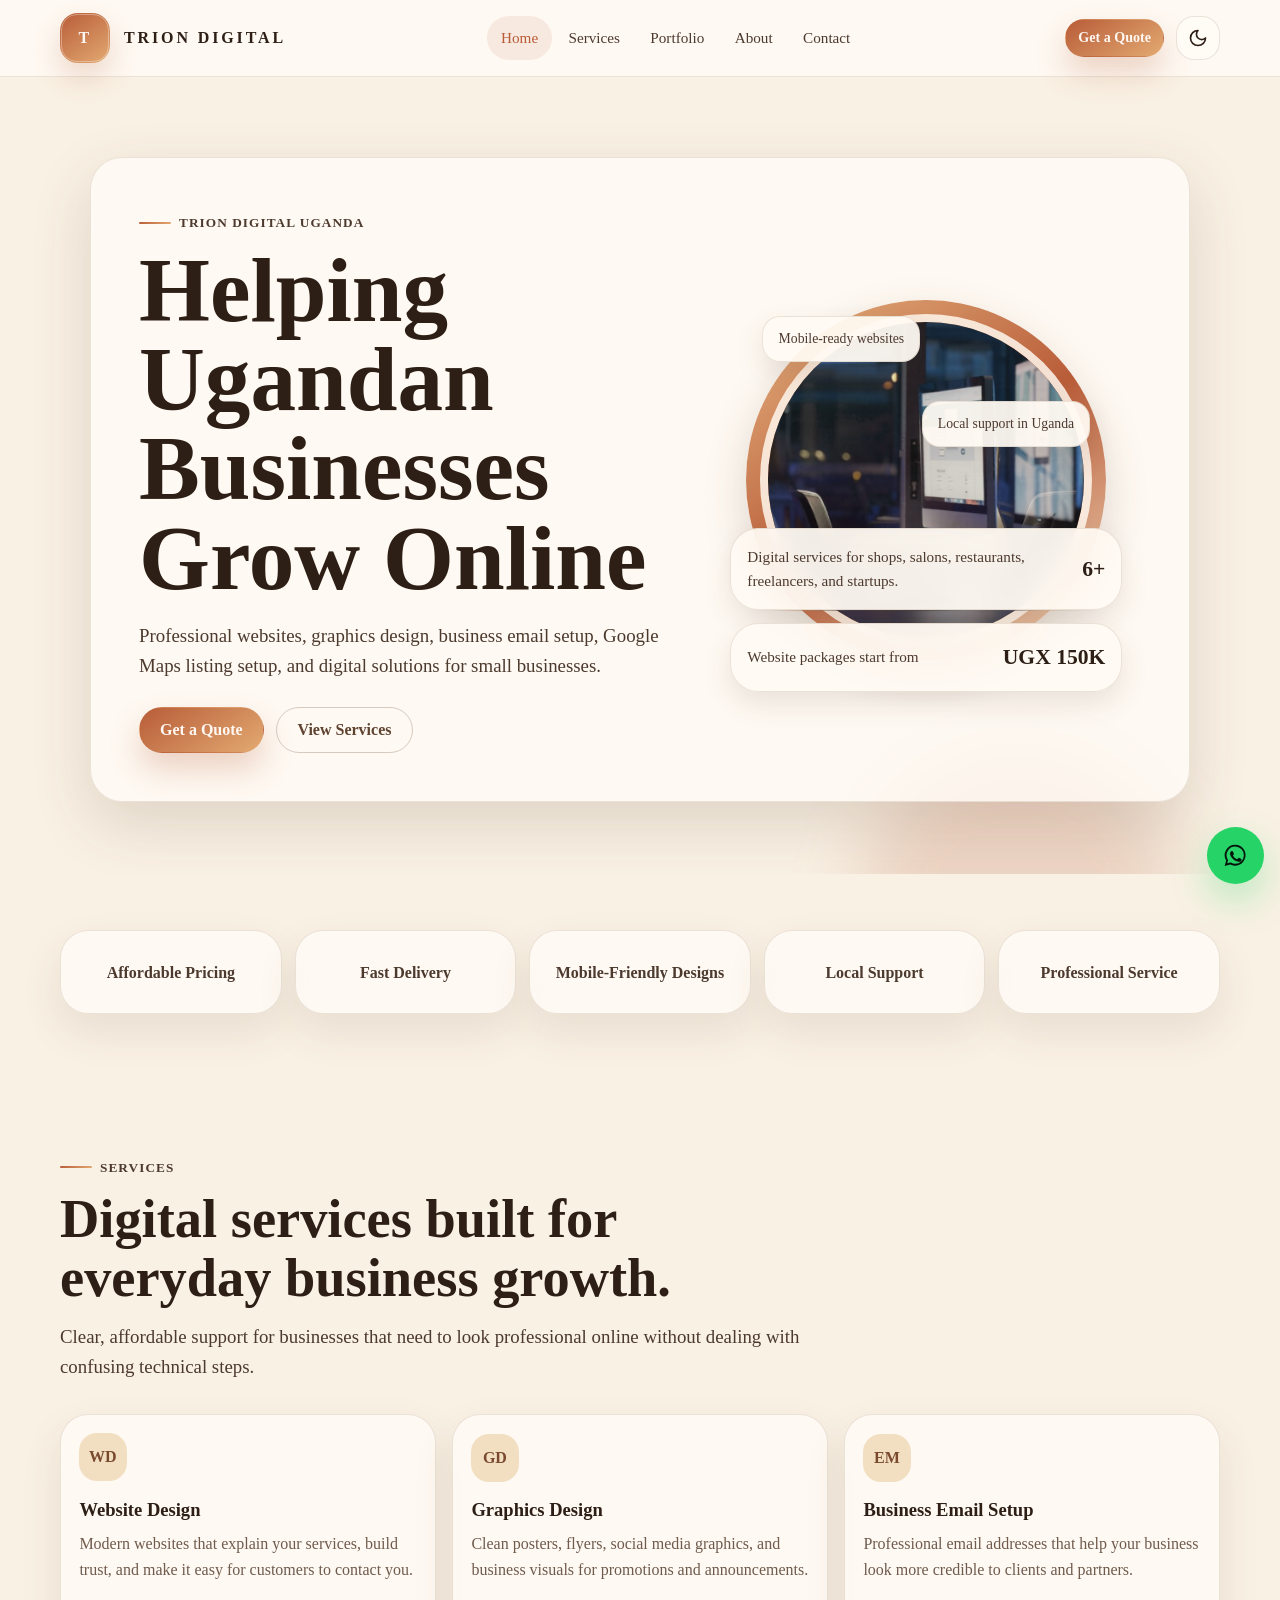
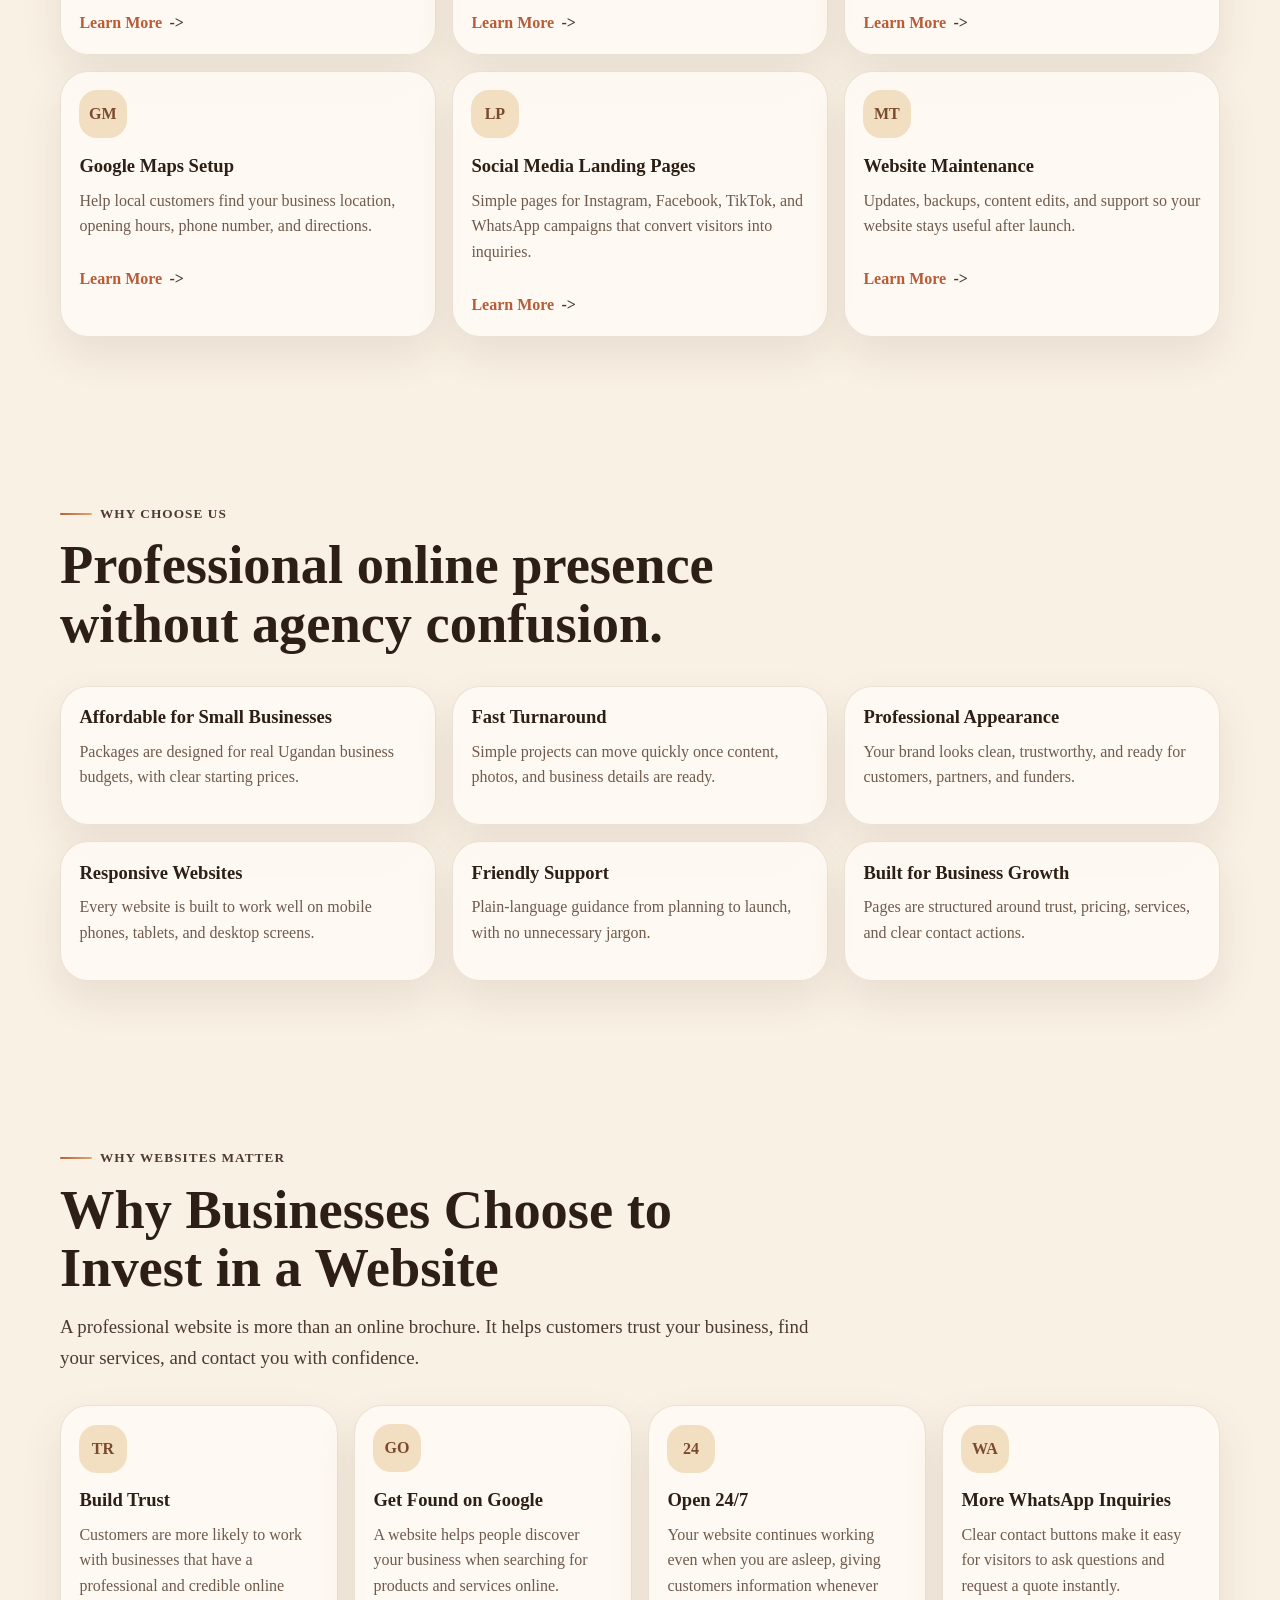
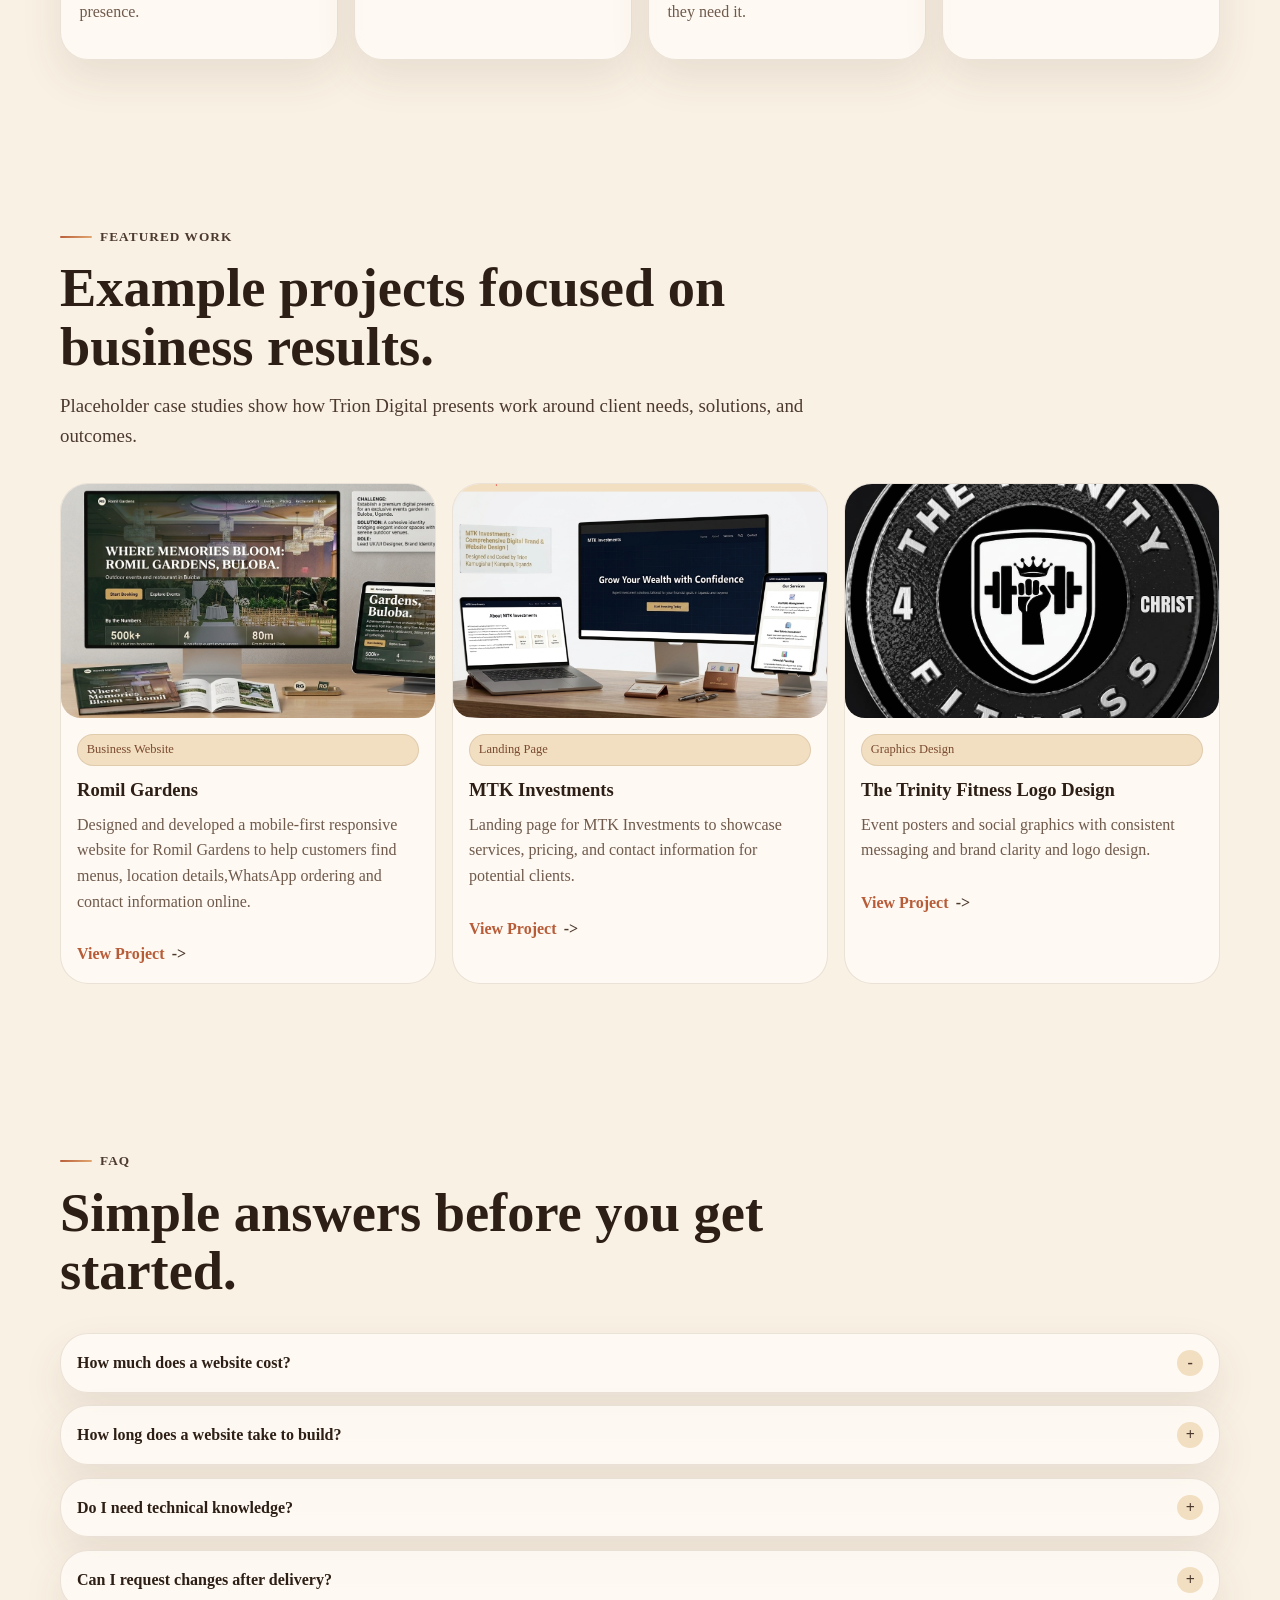
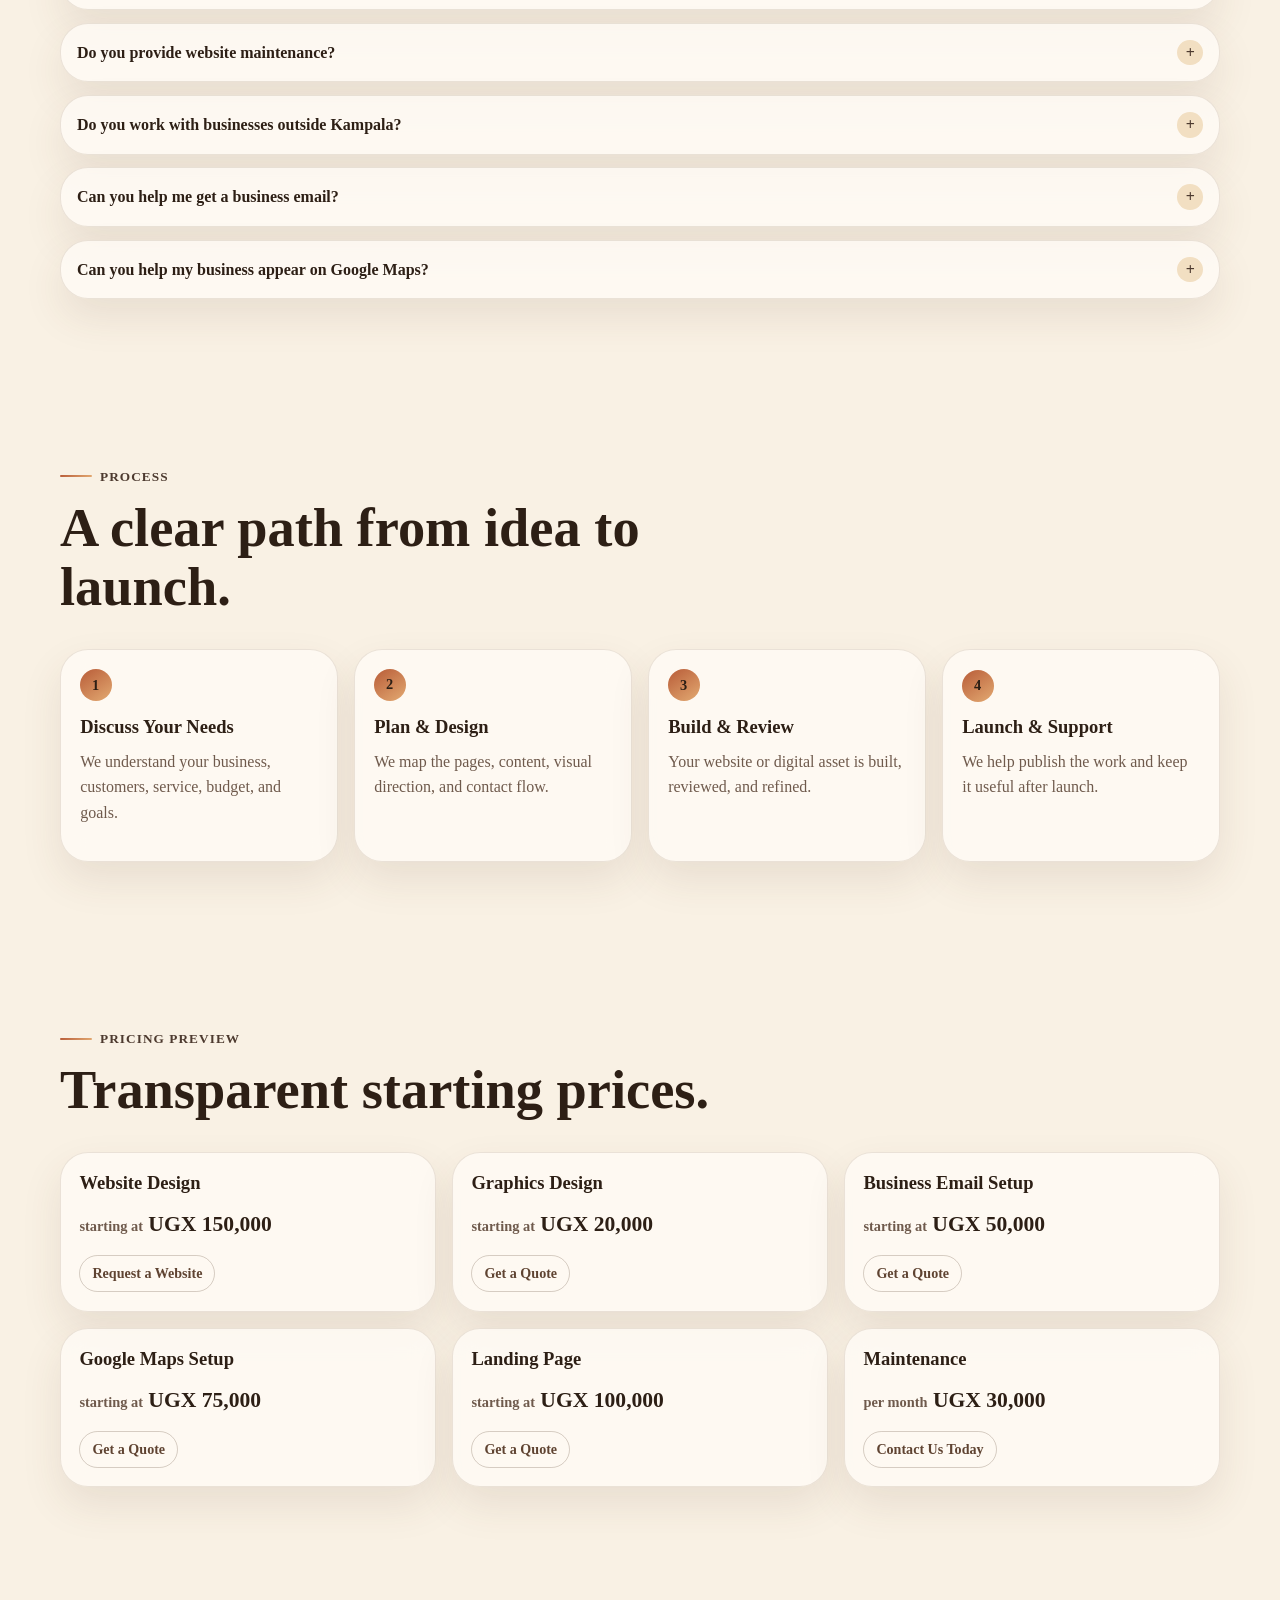
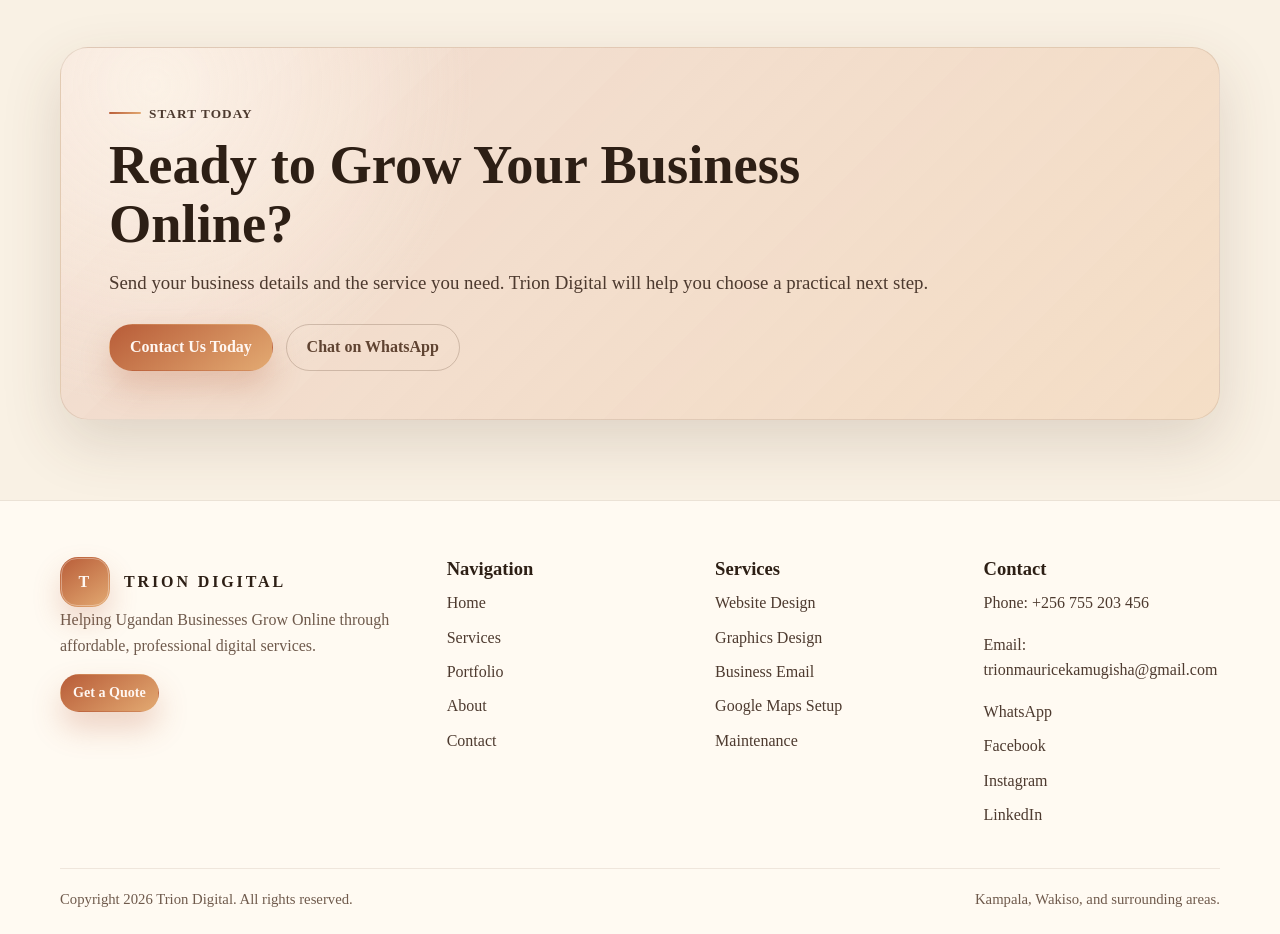
==== commit 04568d34: "hero section" ====
--- a/index.html
+++ b/index.html
@@ -18,7 +18,7 @@
     <meta property="og:type" content="website" />
     <meta
       property="og:image"
-      content="https://images.unsplash.com/photo-1556761175-b413da4baf72?auto=format&fit=crop&w=1200&q=80"
+      content="hero.png"
     />
     <title>Trion Digital | Helping Ugandan Businesses Grow Online</title>
     <link rel="preconnect" href="https://images.unsplash.com" />
@@ -80,7 +80,7 @@
           </div>
           <div class="hero-panel" data-reveal>
             <img
-              src="https://images.unsplash.com/photo-1556761175-b413da4baf72?auto=format&fit=crop&w=900&q=80"
+              src="hero.png"
               alt="Small business owners reviewing online growth plans"
               width="900"
               height="700"
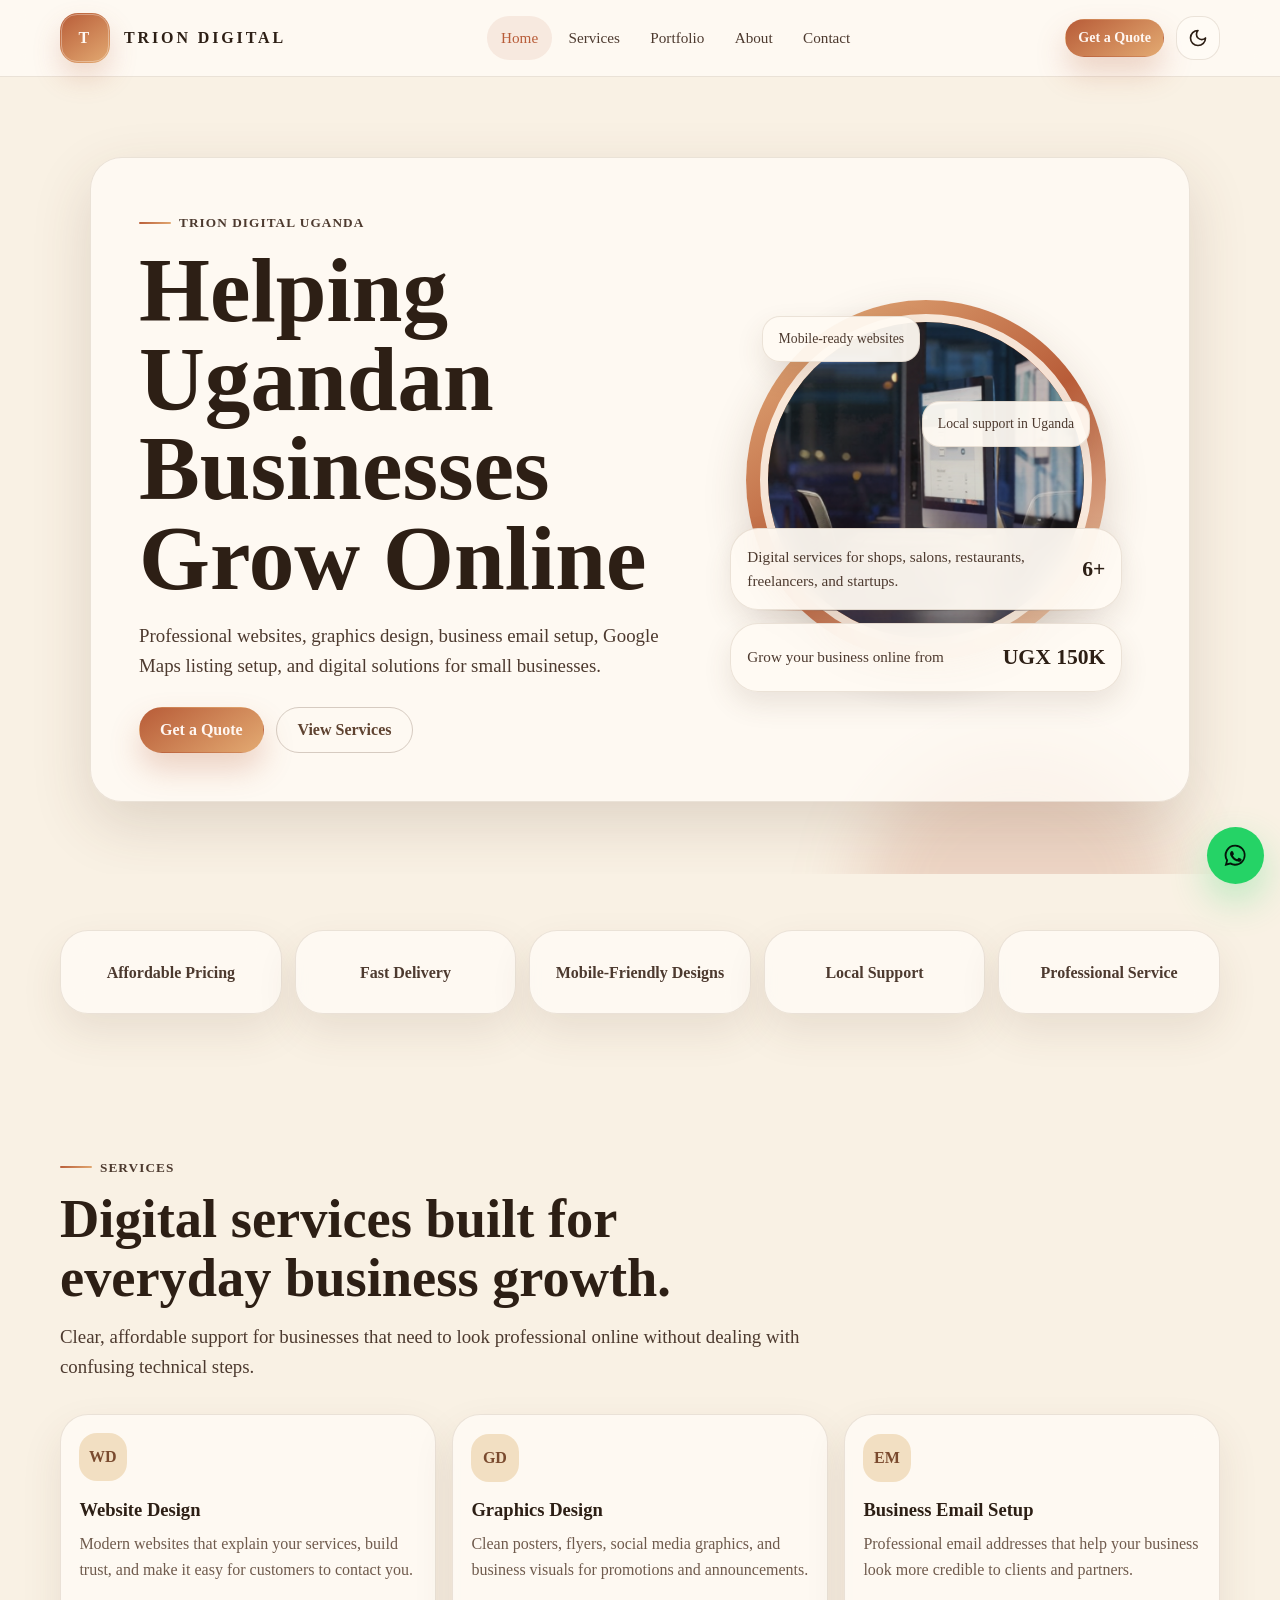
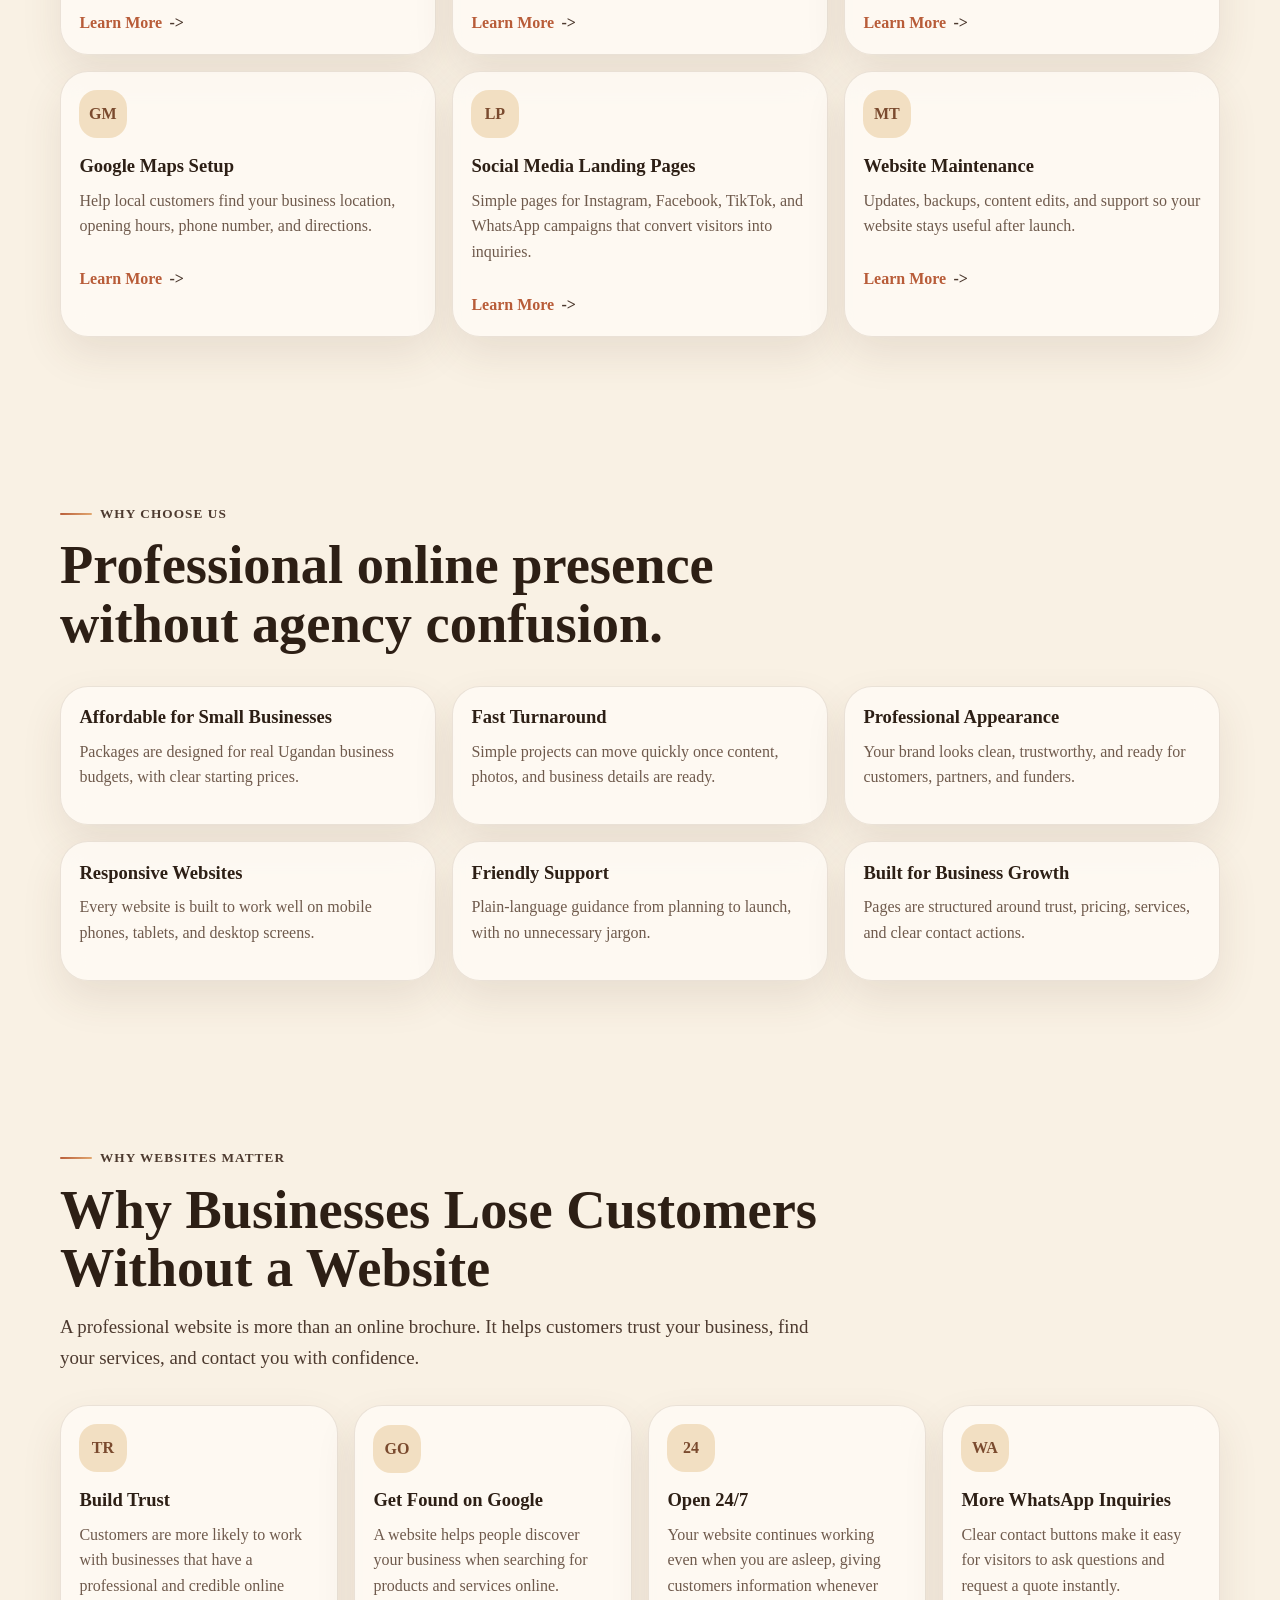
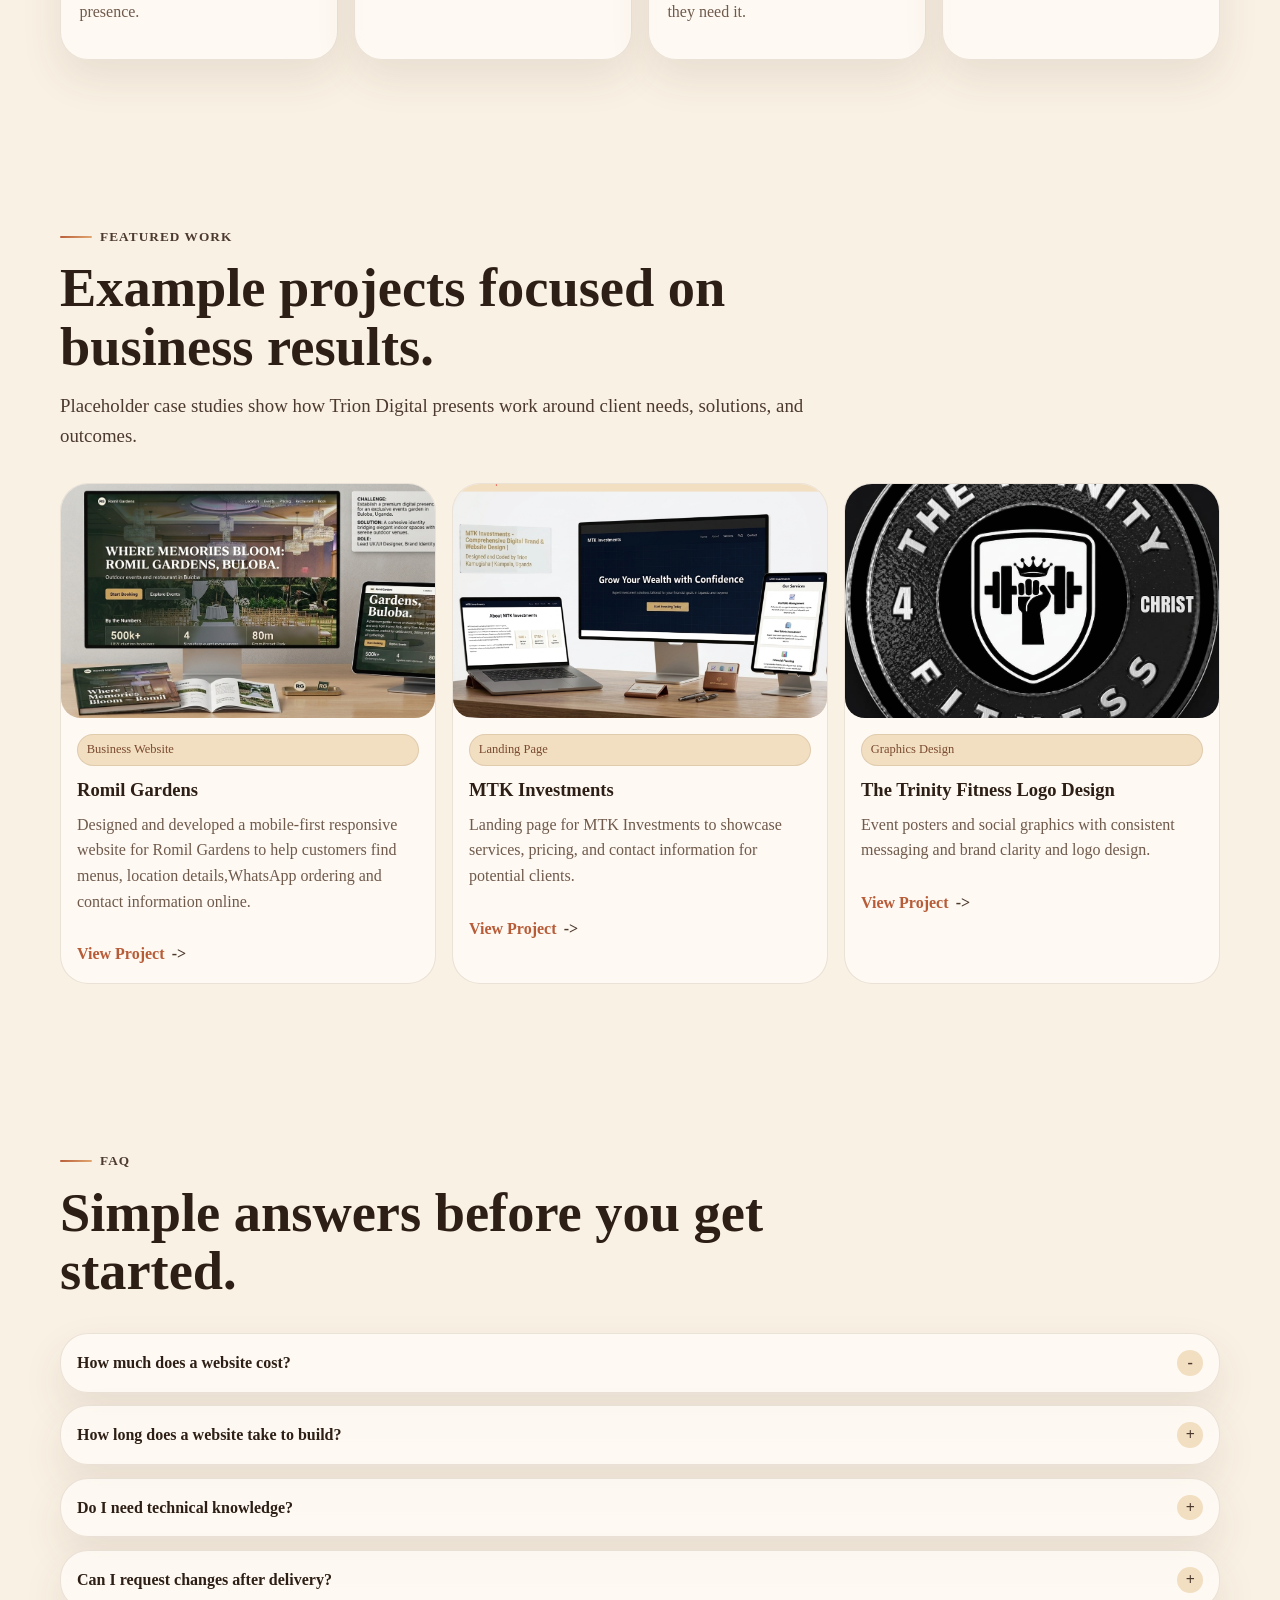
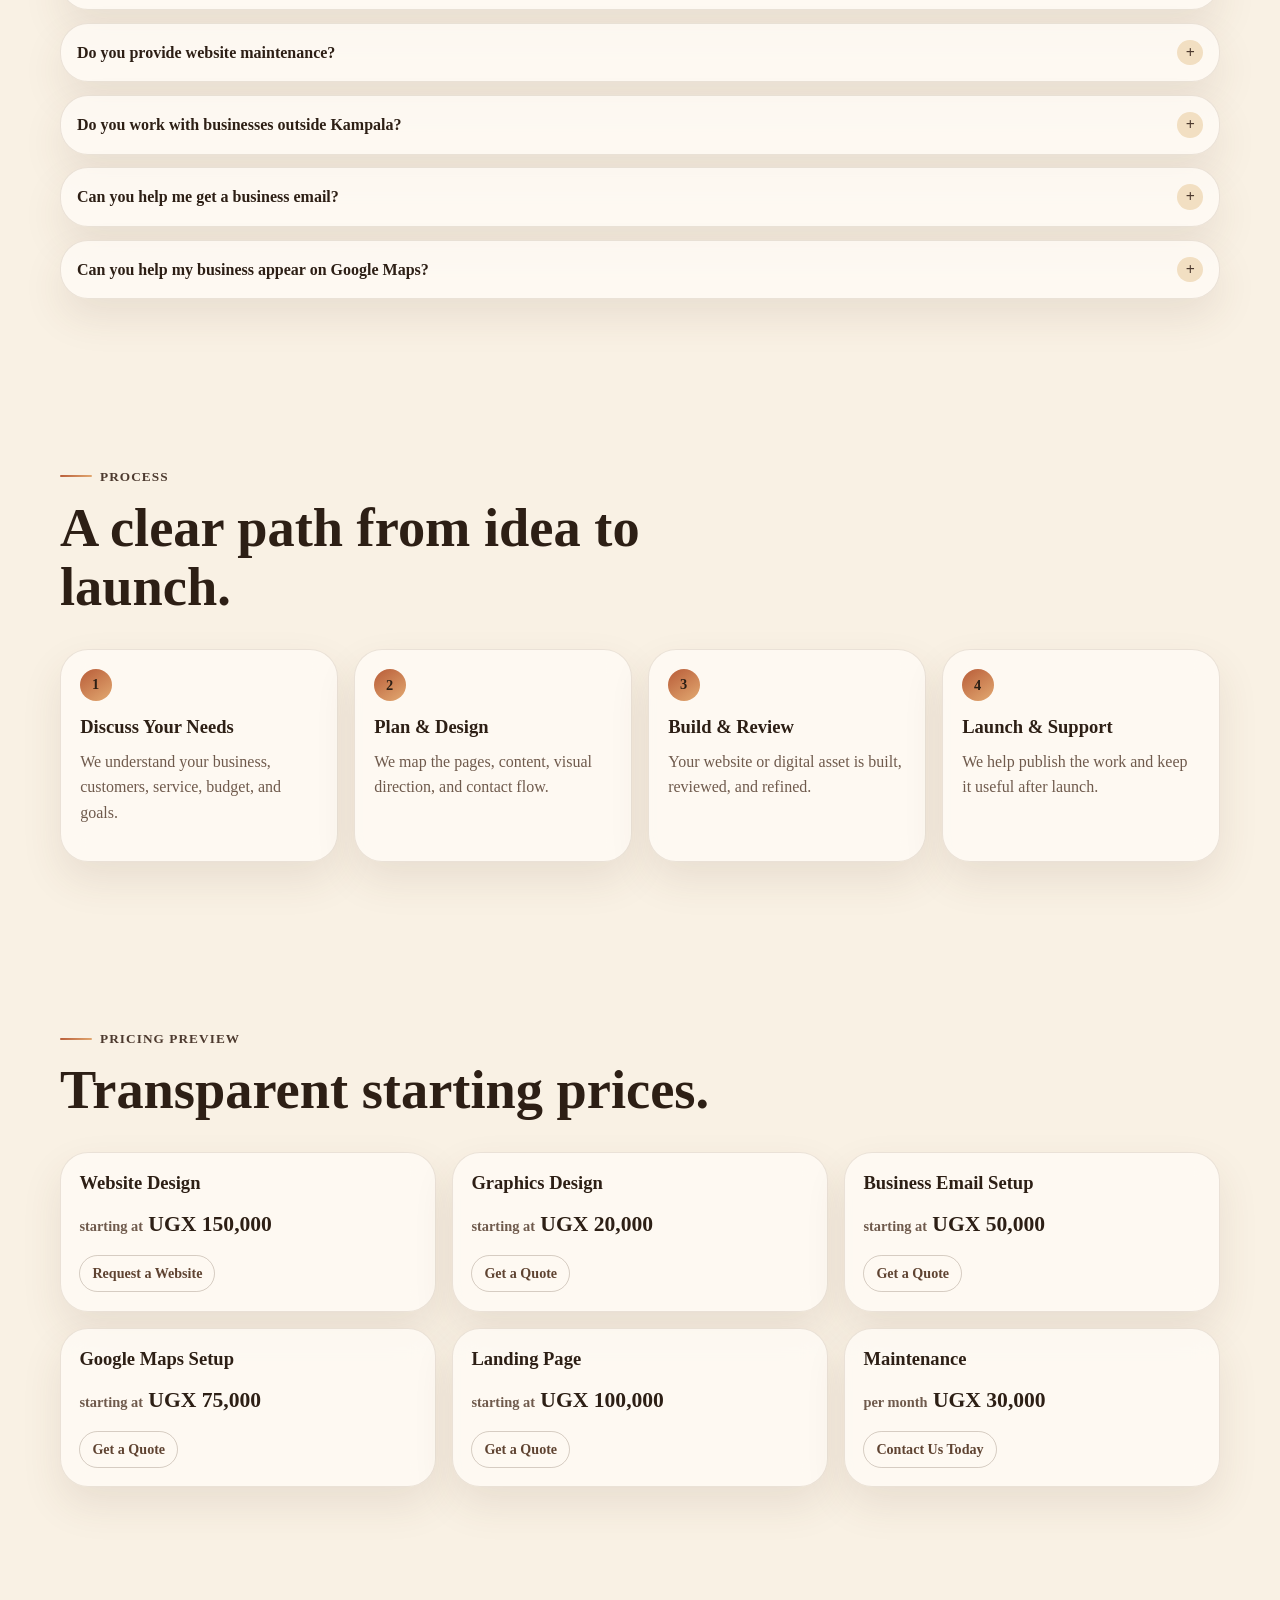
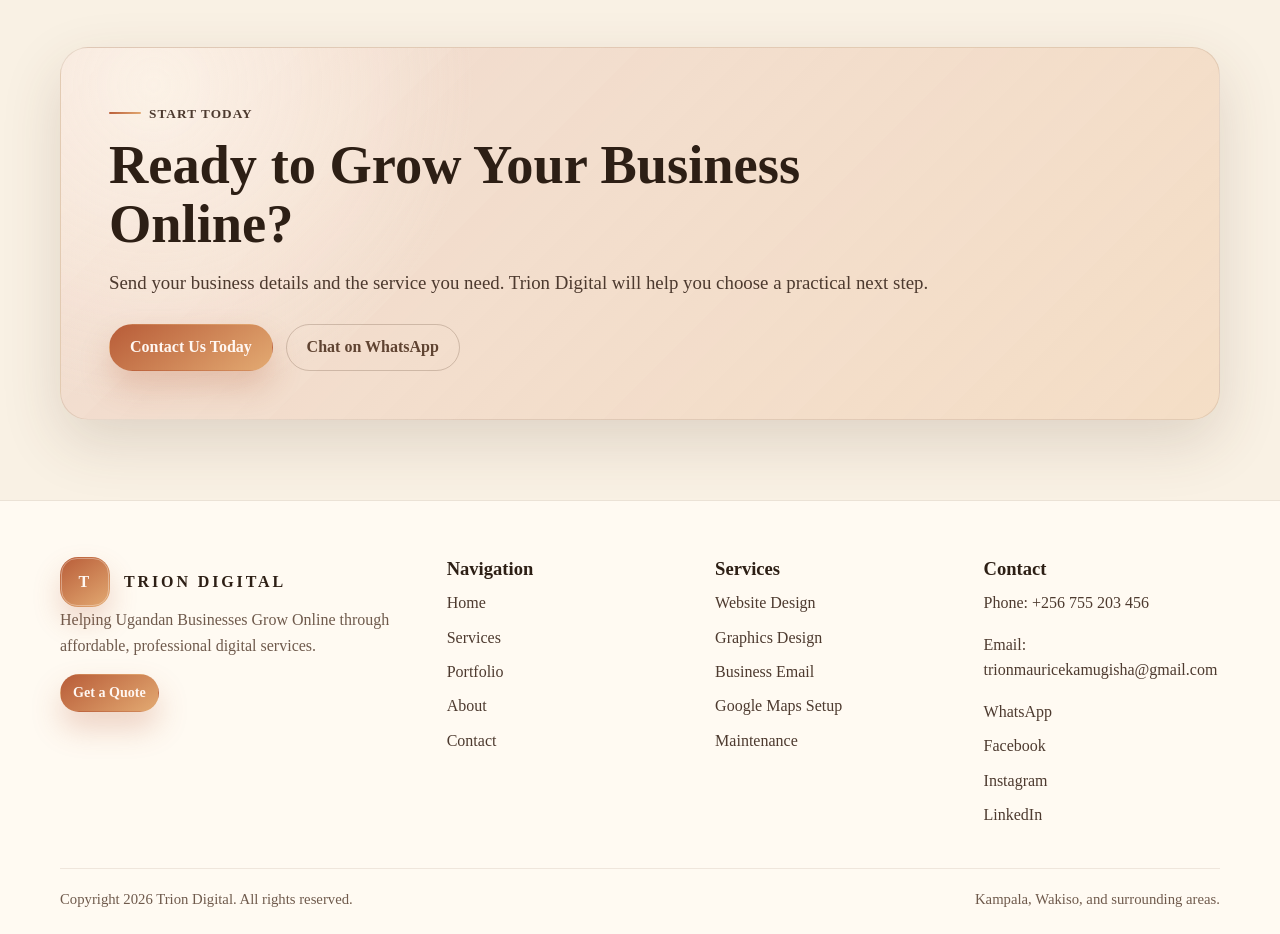
==== commit 8728d75d: "Update website messaging for clarity and impact" ====
--- a/index.html
+++ b/index.html
@@ -98,7 +98,7 @@
               </div>
               <div class="insight-card">
                 <div class="metric-row">
-                  <span>Website packages start from</span>
+                  <span>Grow your business online from</span>
                   <strong>UGX 150K</strong>
                 </div>
               </div>
@@ -256,7 +256,7 @@
         <div class="container">
           <div class="section-header" data-reveal>
             <p class="section-eyebrow">Why Websites Matter</p>
-            <h2>Why Businesses Choose to Invest in a Website</h2>
+            <h2>Why Businesses Lose Customers Without a Website</h2>
             <p class="lead">
               A professional website is more than an online brochure. It helps
               customers trust your business, find your services, and contact you
